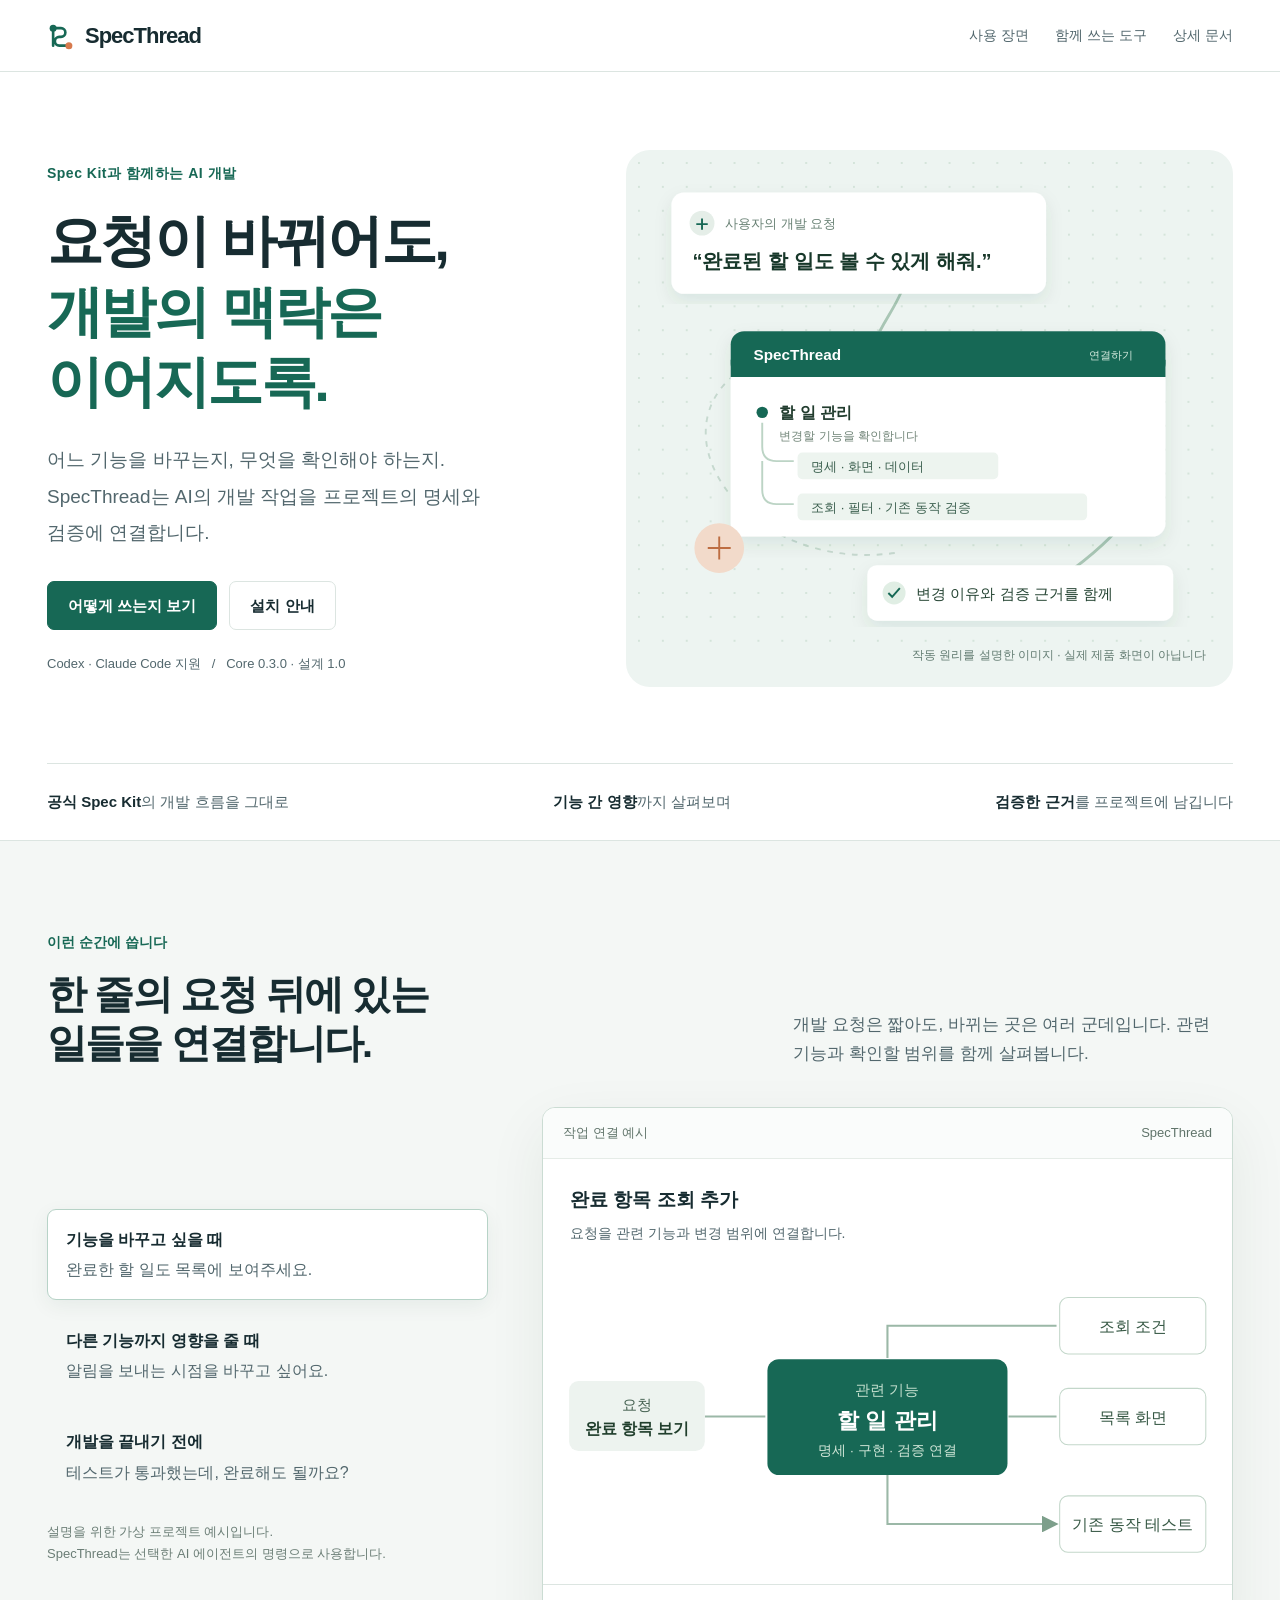
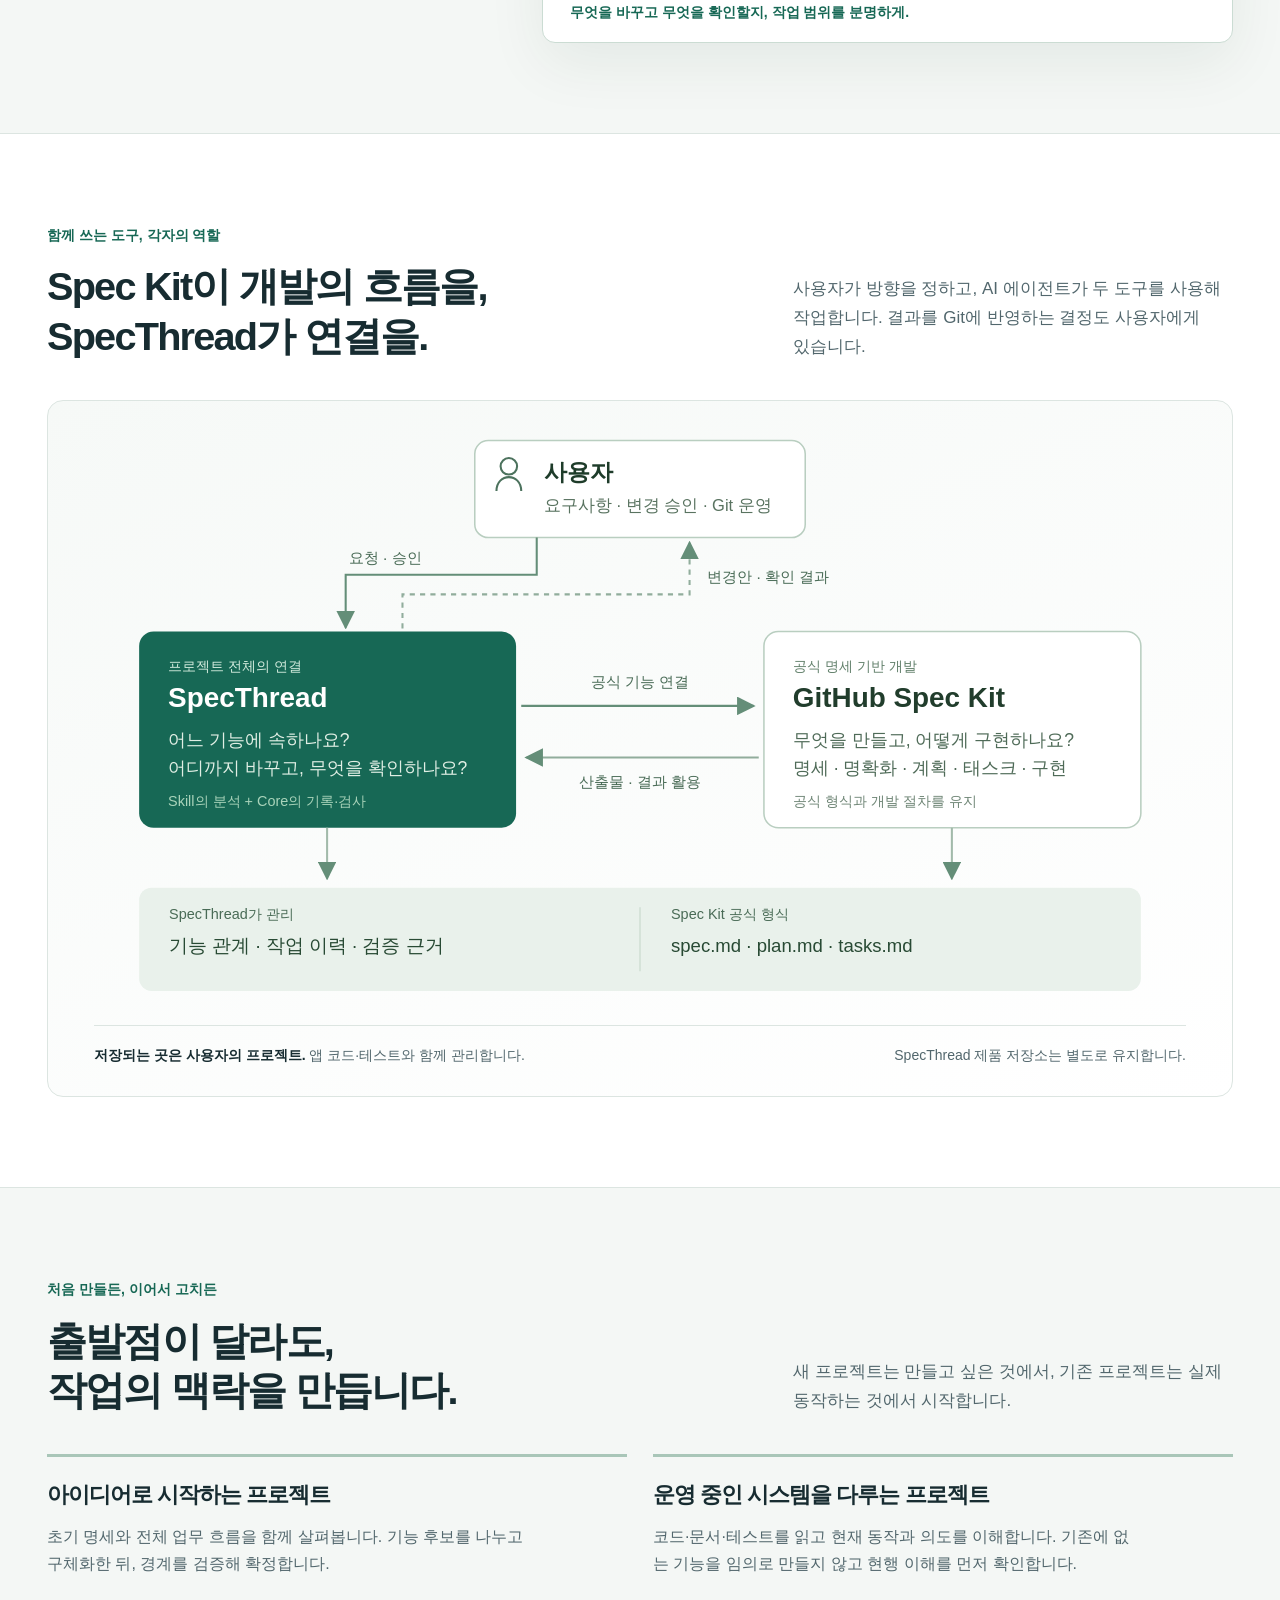
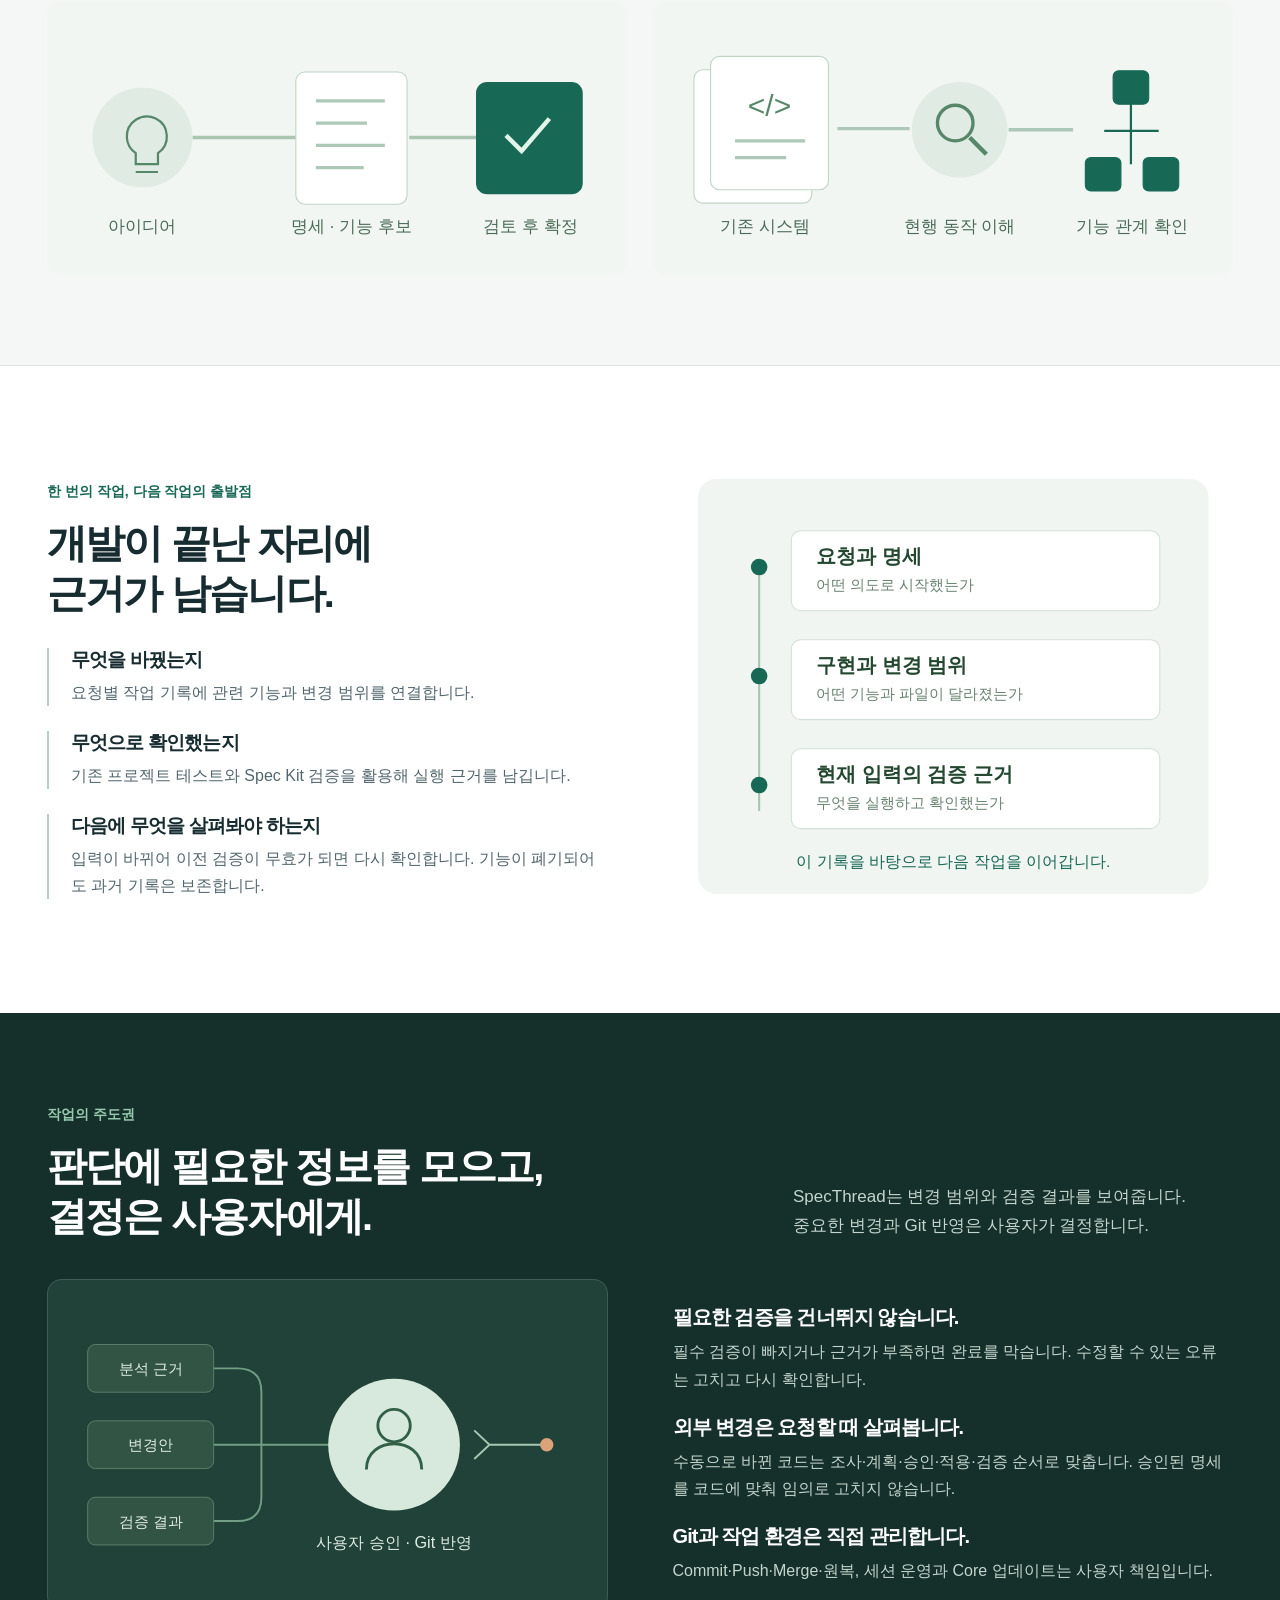
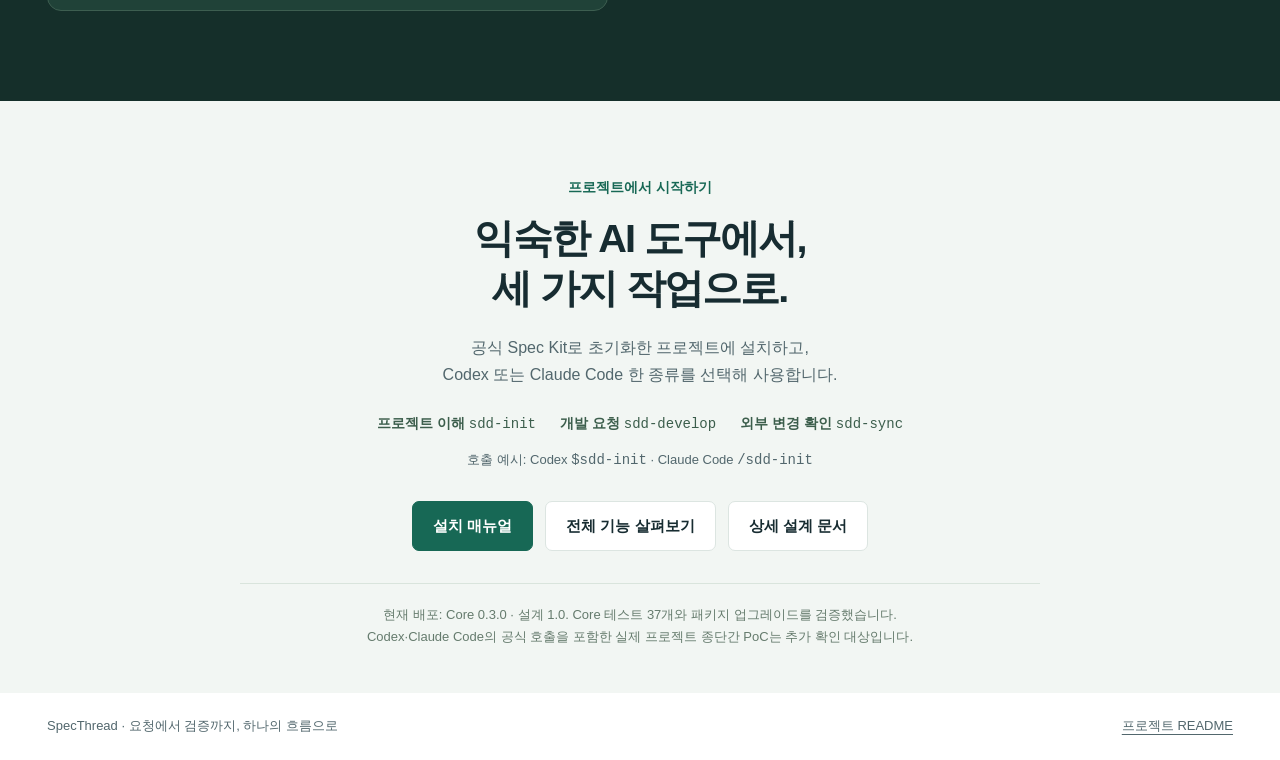
==== docs/design/SpecThread-설계-소개.html @ 348aed7c "Add illustrated product introduction and refresh README" ====
<!doctype html>
<html lang="ko"><head><meta charset="utf-8"><meta name="viewport" content="width=device-width, initial-scale=1"><title>SpecThread — 요청에서 검증까지, 하나의 흐름으로</title><meta name="description" content="Spec Kit과 함께, AI 개발의 요청·기능·검증을 연결하는 SpecThread 제품 소개"><style>
:root{--ink:#172c31;--sub:#52676d;--green:#176855;--light:#eef5f2;--line:#dce5e1;--orange:#d77a4d;--white:#fff}*{box-sizing:border-box}html{scroll-behavior:smooth;scroll-padding-top:85px}body{margin:0;color:var(--ink);background:#fff;font:16px/1.7 -apple-system,BlinkMacSystemFont,"Apple SD Gothic Neo","Noto Sans KR",sans-serif}h1,h2,h3,p{margin:0}h1,h2,h3{word-break:keep-all;line-height:1.25;letter-spacing:-.045em}h1{font-size:clamp(38px,4.4vw,62px);font-weight:720}h2{font-size:clamp(30px,3.1vw,43px)}h3{font-size:22px}a{color:inherit;text-decoration:none}button{font:inherit;cursor:pointer}a:focus-visible,button:focus-visible{outline:3px solid #d77a4d;outline-offset:5px}svg{display:block;width:100%;height:auto}svg text{font-family:-apple-system,BlinkMacSystemFont,"Apple SD Gothic Neo",sans-serif}header{border-bottom:1px solid var(--line);background:#ffffffee;position:sticky;top:0;z-index:5;backdrop-filter:blur(12px)}.nav{max-width:1250px;margin:auto;padding:17px 32px;display:flex;align-items:center;justify-content:space-between;gap:24px}.logo{font-size:22px;font-weight:750;letter-spacing:-1px;display:flex;align-items:center;gap:10px}.logo svg{width:28px}.navlinks{display:flex;gap:26px;font-size:14px;color:var(--sub)}.container{max-width:1250px;margin:auto;padding:0 32px}.hero{display:grid;grid-template-columns:1fr 1.13fr;gap:42px;align-items:center;padding-top:78px;padding-bottom:76px}.eyebrow{color:var(--green);font-weight:650;font-size:14px;letter-spacing:.035em;margin-bottom:20px}.hero h1 em{font-style:normal;color:var(--green)}.intro{font-size:19px;color:var(--sub);line-height:1.9;margin-top:25px;max-width:490px;word-break:keep-all}.actions{display:flex;gap:12px;flex-wrap:wrap;margin-top:30px}.button{display:inline-flex;align-items:center;justify-content:center;border:1px solid var(--line);padding:11px 20px;border-radius:7px;font-size:15px;background:white;font-weight:600}.button.primary{background:var(--green);border-color:var(--green);color:white}.button:hover{filter:brightness(.94)}.meta{font-size:13px;color:var(--sub);margin-top:23px}.hero-art{position:relative;background:#edf4f1;border-radius:24px;padding:12px;overflow:hidden}.art-caption{font-size:12px;color:#637c72;text-align:right;margin:0 15px 10px}.promise{display:flex;align-items:center;justify-content:space-between;gap:28px;border-top:1px solid var(--line);padding:25px 0;color:var(--sub);font-size:15px}.promise strong{color:var(--ink);font-weight:650}.section{padding:90px 0;border-top:1px solid var(--line)}.section-head{display:flex;justify-content:space-between;gap:50px;align-items:flex-end;margin-bottom:38px}.section-head p{max-width:440px;color:var(--sub);font-size:17px;word-break:keep-all}.label{display:block;color:var(--green);font-size:14px;font-weight:650;margin-bottom:15px}.soft{background:#f4f7f5}.experience{display:grid;grid-template-columns:.83fr 1.3fr;gap:54px;align-items:center}.scenario-buttons{display:flex;flex-direction:column;gap:10px;margin-top:24px}.scenario-buttons button{border:1px solid transparent;background:transparent;text-align:left;padding:16px 18px;border-radius:9px;color:var(--sub);font-size:16px}.scenario-buttons button strong{display:block;color:var(--ink);font-weight:600;margin-bottom:3px}.scenario-buttons button[aria-pressed=true]{border-color:#b7d3c7;background:#fff;box-shadow:0 6px 20px #173e2910}.example-note{font-size:13px;color:#6b7e76;margin-top:18px}.workspace{border:1px solid #cbdcd3;border-radius:13px;background:#fff;box-shadow:0 20px 60px #0e392112;overflow:hidden}.workspace-top{background:#fafcfb;border-bottom:1px solid #e5ece7;padding:14px 20px;display:flex;justify-content:space-between;font-size:13px;color:#60746a}.workspace-title{padding:25px 27px 0;font-size:19px;font-weight:650}.workspace-sub{padding:6px 27px 14px;color:var(--sub);font-size:14px}.demo-footer{border-top:1px solid var(--line);padding:16px 27px;color:var(--green);font-size:14px;font-weight:600;min-height:58px}.relationship{border:1px solid var(--line);border-radius:16px;background:linear-gradient(160deg,#f6f9f7,#fff);padding:24px}.diagram-scroll{overflow-x:auto}.diagram-scroll svg{min-width:700px}.relationship-note{display:flex;justify-content:space-between;gap:24px;margin:12px 22px 4px;color:var(--sub);font-size:14px;border-top:1px solid var(--line);padding-top:18px}.relationship-note b{color:var(--ink)}.ways{display:grid;grid-template-columns:1fr 1fr;gap:26px}.way{border-top:3px solid #a9c6b8;padding-top:24px}.way p{color:var(--sub);margin-top:14px;max-width:480px}.way-visual{background:#f2f6f3;border-radius:12px;margin-top:24px;padding:12px}.journey{display:grid;grid-template-columns:1fr 1fr;gap:65px;align-items:center}.journey-list{margin-top:30px;display:grid;gap:25px}.journey-item{padding-left:22px;border-left:2px solid #b6d1c2}.journey-item h3{font-size:19px}.journey-item p{color:var(--sub);margin-top:7px}.dark{background:#152f2a;color:#fff;border:0}.dark .label{color:#96c9ad}.dark .section-head p{color:#c4d5cc}.control-art{background:#204238;border:1px solid #3d5e50;border-radius:14px;padding:12px}.control-list{display:grid;gap:22px}.control-list h3{font-size:20px}.control-list p{color:#c4d5cc;margin-top:8px}.bottom{padding:75px 0 45px;text-align:center;background:#f2f6f3}.bottom p{margin:20px auto 0;max-width:650px;color:var(--sub)}.bottom .actions{justify-content:center}.status{margin:32px auto 0;max-width:800px;border-top:1px solid #d9e4dc;padding-top:20px;font-size:13px;color:#657b6d}.footer{padding:22px 32px;display:flex;justify-content:space-between;gap:20px;font-size:13px;color:var(--sub);max-width:1250px;margin:auto}.textlink{text-decoration:underline;text-underline-offset:4px}code{font:14px/1.6 ui-monospace,monospace}.how-start{display:flex;gap:24px;margin-top:24px;justify-content:center;flex-wrap:wrap;color:#3c5e4c;font-size:14px}.how-start b{font-weight:600}@media(max-width:900px){.hero{grid-template-columns:1fr;padding-top:45px;gap:35px}.hero h1 br{display:none}.intro{max-width:650px}.hero-art{max-width:650px}.section{padding:60px 0}.experience,.journey{grid-template-columns:1fr;gap:32px}.section-head{display:block}.section-head p{margin-top:20px;max-width:650px}.promise{flex-wrap:wrap;gap:12px 28px}.navlinks{gap:16px}.diagram-scroll{margin:0 -12px}.relationship-note{margin:14px 0 0;flex-direction:column;gap:8px}.ways{gap:24px}.how-start{gap:10px 20px}}@media(max-width:560px){.container{padding:0 22px}.nav{padding:15px 22px}.navlinks a:nth-child(1),.navlinks a:nth-child(2){display:none}.navlinks{font-size:13px}.hero{padding-top:38px;padding-bottom:35px}.intro{font-size:17px}.hero-art{padding:2px;border-radius:15px}.promise{display:grid;padding:22px 0;font-size:14px;gap:10px}.section{padding:48px 0}.section-head{margin-bottom:27px}.section-head p{font-size:16px}.ways{grid-template-columns:1fr;gap:34px}.workspace-title{font-size:17px;padding:20px 18px 0}.workspace-sub{padding-left:18px;padding-right:18px}.demo-footer{padding:13px 18px;font-size:13px}.relationship{padding:15px}.relationship:after{content:'관계도는 좌우로 밀어 전체를 볼 수 있습니다.';display:block;color:#647a6b;font-size:12px;margin-top:15px}.hero h1{font-size:39px}.footer{padding:20px 22px;flex-direction:column;gap:6px}.bottom{padding:50px 0 30px}.control-art{padding:0}.meta{font-size:12px}.scenario-buttons button{padding:13px 15px}.art-caption{font-size:11px}}@media(prefers-reduced-motion:reduce){html{scroll-behavior:auto}}@media print{header{position:static}.section,.hero{break-inside:avoid;padding-top:30px;padding-bottom:30px}.navlinks,.actions{display:none}.container{padding:0 15px}.diagram-scroll{overflow:visible}.diagram-scroll svg{min-width:0}.dark{print-color-adjust:exact}.workspace,.hero-art{box-shadow:none}.section-head{margin-bottom:20px}h1{font-size:35px}h2{font-size:28px}}
</style></head><body>
<header><nav class="nav" aria-label="주 탐색"><a class="logo" href="#top"><svg viewBox="0 0 32 32" aria-hidden="true"><path d="M7 7h9a5 5 0 0 1 0 10H14a5 5 0 0 0 0 10h11M7 7v20" fill="none" stroke="#176855" stroke-width="3" stroke-linecap="round"/><circle cx="7" cy="7" r="4" fill="#176855"/><circle cx="25" cy="27" r="4" fill="#d77a4d"/></svg>SpecThread</a><div class="navlinks"><a href="#experience">사용 장면</a><a href="#roles">함께 쓰는 도구</a><a href="README.md">상세 문서</a></div></nav></header>
<main id="top"><div class="container"><section class="hero"><div><p class="eyebrow">Spec Kit과 함께하는 AI 개발</p><h1>요청이 바뀌어도,<br><em>개발의 맥락은<br>이어지도록.</em></h1><p class="intro">어느 기능을 바꾸는지, 무엇을 확인해야 하는지.<br>SpecThread는 AI의 개발 작업을 프로젝트의 명세와 검증에 연결합니다.</p><div class="actions"><a class="button primary" href="#experience">어떻게 쓰는지 보기</a><a class="button" href="../SpecThread-설치-매뉴얼.md">설치 안내</a></div><p class="meta">Codex · Claude Code 지원 &nbsp; / &nbsp; Core 0.3.0 · 설계 1.0</p></div><figure class="hero-art" style="margin:0"><svg viewBox="0 0 610 505" role="img" aria-labelledby="hero-title"><title id="hero-title">사용자의 요청이 기능과 코드, 검증 기록으로 이어지는 SpecThread 개념 이미지</title><defs><pattern id="grid" width="25" height="25" patternUnits="userSpaceOnUse"><circle cx="1" cy="1" r="1" fill="#cbded2"/></pattern><filter id="shadow"><feDropShadow dx="0" dy="8" stdDeviation="9" flood-color="#174c2f" flood-opacity=".09"/></filter></defs><rect width="610" height="505" fill="url(#grid)"/><path d="M87 87C500 60 80 225 330 243S570 345 443 435" fill="none" stroke="#a9c6b5" stroke-width="3"/><path d="M122 209C3 270 108 432 270 409" fill="none" stroke="#c6d9cf" stroke-width="2" stroke-dasharray="6 7"/>
<g filter="url(#shadow)"><rect x="35" y="32" width="392" height="106" rx="13" fill="white"/><circle cx="67" cy="64" r="13" fill="#e5eee8"/><path d="M61 65h12m-6-6v12" stroke="#176855" stroke-width="2"/><text x="91" y="69" font-size="14" fill="#688174">사용자의 개발 요청</text><text x="57" y="111" font-size="21" font-weight="600" fill="#19372a">“완료된 할 일도 볼 수 있게 해줘.”</text></g>
<g filter="url(#shadow)"><rect x="97" y="177" width="455" height="215" rx="14" fill="white"/><rect x="97" y="177" width="455" height="48" rx="14" fill="#176855"/><path d="M97 207h455v18H97" fill="#176855"/><text x="121" y="207" font-size="16" font-weight="600" fill="white">SpecThread</text><text x="472" y="206" font-size="12" fill="#d6ece0">연결하기</text><circle cx="130" cy="262" r="6" fill="#176855"/><text x="148" y="268" font-size="17" font-weight="600" fill="#203c2e">할 일 관리</text><text x="148" y="291" font-size="13" fill="#718578">변경할 기능을 확인합니다</text><path d="M130 273v25q0 15 15 15h18m-33 0v30q0 15 15 15h18" stroke="#bcd4c5" stroke-width="2" fill="none"/><rect x="167" y="304" width="210" height="28" rx="5" fill="#edf4ef"/><text x="181" y="323" font-size="14" fill="#3d6150">명세 · 화면 · 데이터</text><rect x="167" y="347" width="303" height="28" rx="5" fill="#edf4ef"/><text x="181" y="366" font-size="14" fill="#3d6150">조회 · 필터 · 기존 동작 검증</text></g>
<g filter="url(#shadow)"><rect x="240" y="422" width="320" height="58" rx="10" fill="#fff"/><circle cx="268" cy="451" r="12" fill="#e0eee4"/><path d="m262 451 4 4 8-9" fill="none" stroke="#176855" stroke-width="2"/><text x="291" y="457" font-size="16" fill="#264534">변경 이유와 검증 근거를 함께</text></g><circle cx="85" cy="404" r="26" fill="#f2daca"/><path d="M73 404h24m-12-12v24" stroke="#bd6d42" stroke-width="2"/></svg><figcaption class="art-caption">작동 원리를 설명한 이미지 · 실제 제품 화면이 아닙니다</figcaption></figure></section><div class="promise"><span><strong>공식 Spec Kit</strong>의 개발 흐름을 그대로</span><span><strong>기능 간 영향</strong>까지 살펴보며</span><span><strong>검증한 근거</strong>를 프로젝트에 남깁니다</span></div></div>
<section class="section soft" id="experience"><div class="container"><div class="section-head"><div><span class="label">이런 순간에 씁니다</span><h2>한 줄의 요청 뒤에 있는<br>일들을 연결합니다.</h2></div><p>개발 요청은 짧아도, 바뀌는 곳은 여러 군데입니다. 관련 기능과 확인할 범위를 함께 살펴봅니다.</p></div><div class="experience"><div><div class="scenario-buttons" role="group" aria-label="사용 예시 선택"><button type="button" data-scene="0" aria-pressed="true"><strong>기능을 바꾸고 싶을 때</strong>완료한 할 일도 목록에 보여주세요.</button><button type="button" data-scene="1" aria-pressed="false"><strong>다른 기능까지 영향을 줄 때</strong>알림을 보내는 시점을 바꾸고 싶어요.</button><button type="button" data-scene="2" aria-pressed="false"><strong>개발을 끝내기 전에</strong>테스트가 통과했는데, 완료해도 될까요?</button></div><p class="example-note">설명을 위한 가상 프로젝트 예시입니다.<br>SpecThread는 선택한 AI 에이전트의 명령으로 사용합니다.</p></div><div class="workspace" aria-live="polite"><div class="workspace-top"><span>작업 연결 예시</span><span>SpecThread</span></div><p class="workspace-title" id="scene-title">완료 항목 조회 추가</p><p class="workspace-sub" id="scene-sub">요청을 관련 기능과 변경 범위에 연결합니다.</p><svg viewBox="0 0 660 310" role="img" aria-label="요청, 관련 기능, 검증의 연결 예시"><defs><marker id="demo-arrow" markerWidth="8" markerHeight="8" refX="7" refY="4" orient="auto"><path d="M0 0 8 4 0 8" fill="#7d9f8b"/></marker></defs><path d="M155 150h58m233 0h46M330 94V63h162M330 206v47h162" fill="none" stroke="#9bb8a7" stroke-width="2" marker-end="url(#demo-arrow)"/><rect x="25" y="116" width="130" height="67" rx="9" fill="#edf3ef"/><text x="90" y="144" text-anchor="middle" fill="#476353" font-size="14">요청</text><text id="demo-request" x="90" y="167" text-anchor="middle" fill="#213f2d" font-size="15" font-weight="600">완료 항목 보기</text><rect x="215" y="95" width="230" height="111" rx="11" fill="#176855"/><text x="330" y="129" text-anchor="middle" fill="#c5e0cf" font-size="14">관련 기능</text><text id="demo-feature" x="330" y="161" text-anchor="middle" fill="white" font-size="21" font-weight="600">할 일 관리</text><text id="demo-detail" x="330" y="187" text-anchor="middle" fill="#d1e6d8" font-size="13">명세 · 구현 · 검증 연결</text><g fill="#fff" stroke="#c3d7ca"><rect x="495" y="36" width="140" height="54" rx="8"/><rect x="495" y="123" width="140" height="54" rx="8"/><rect x="495" y="226" width="140" height="54" rx="8"/></g><g font-size="15" text-anchor="middle" fill="#365844"><text id="demo-a" x="565" y="69">조회 조건</text><text id="demo-b" x="565" y="156">목록 화면</text><text id="demo-c" x="565" y="259">기존 동작 테스트</text></g></svg><p class="demo-footer" id="scene-result">무엇을 바꾸고 무엇을 확인할지, 작업 범위를 분명하게.</p></div></div></div></section>
<section class="section" id="roles"><div class="container"><div class="section-head"><div><span class="label">함께 쓰는 도구, 각자의 역할</span><h2>Spec Kit이 개발의 흐름을,<br>SpecThread가 연결을.</h2></div><p>사용자가 방향을 정하고, AI 에이전트가 두 도구를 사용해 작업합니다. 결과를 Git에 반영하는 결정도 사용자에게 있습니다.</p></div><div class="relationship"><div class="diagram-scroll"><svg viewBox="0 0 1100 570" role="img" aria-labelledby="ownership-title ownership-desc"><title id="ownership-title">사용자, SpecThread, GitHub Spec Kit의 소유와 책임 관계도</title><desc id="ownership-desc">사용자가 SpecThread에 요청하고 변경을 승인합니다. SpecThread Skill은 공식 Spec Kit 기능을 연결하고 결과를 활용합니다. SpecThread는 기능 관계와 작업 이력 및 검증 근거를, Spec Kit은 공식 명세 계획 태스크를 관리합니다. 이 자료와 앱 코드는 사용자의 대상 프로젝트 Git에 남습니다.</desc><defs><marker id="arrow" markerWidth="9" markerHeight="9" refX="8" refY="4.5" orient="auto-start-reverse"><path d="M0 0 9 4.5 0 9" fill="#648e78"/></marker></defs><rect x="390" y="15" width="320" height="94" rx="13" fill="#fff" stroke="#b9cec0" stroke-width="1.5"/><g transform="translate(423 40)"><circle cx="0" cy="0" r="8" fill="none" stroke="#4c725d" stroke-width="2"/><path d="M-12 24c0-18 24-18 24 0" fill="none" stroke="#4c725d" stroke-width="2"/></g><text x="457" y="53" fill="#1e3c2a" font-size="22" font-weight="650">사용자</text><text x="457" y="83" fill="#597360" font-size="16">요구사항 · 변경 승인 · Git 운영</text>
<path d="M450 109v36H265v51" fill="none" stroke="#648e78" stroke-width="2" marker-end="url(#arrow)"/><text x="268" y="134" fill="#496b56" font-size="15">요청 · 승인</text><path d="M320 197v-33h278v-50" fill="none" stroke="#91ad9c" stroke-width="2" stroke-dasharray="5 5" marker-end="url(#arrow)"/><text x="615" y="152" fill="#496b56" font-size="15">변경안 · 확인 결과</text>
<rect x="65" y="200" width="365" height="190" rx="14" fill="#176855"/><text x="93" y="238" fill="#d3ebdd" font-size="14">프로젝트 전체의 연결</text><text x="93" y="273" fill="#fff" font-size="27" font-weight="650">SpecThread</text><text x="93" y="311" fill="#e0eee4" font-size="17">어느 기능에 속하나요?</text><text x="93" y="338" fill="#e0eee4" font-size="17">어디까지 바꾸고, 무엇을 확인하나요?</text><text x="93" y="369" fill="#a9d3ba" font-size="14">Skill의 분석 + Core의 기록·검사</text>
<rect x="670" y="200" width="365" height="190" rx="14" fill="#fff" stroke="#b9cec0" stroke-width="1.5"/><text x="698" y="238" fill="#62806b" font-size="14">공식 명세 기반 개발</text><text x="698" y="273" fill="#213d2c" font-size="27" font-weight="650">GitHub Spec Kit</text><text x="698" y="311" fill="#4f6b58" font-size="17">무엇을 만들고, 어떻게 구현하나요?</text><text x="698" y="338" fill="#4f6b58" font-size="17">명세 · 명확화 · 계획 · 태스크 · 구현</text><text x="698" y="369" fill="#6e8575" font-size="14">공식 형식과 개발 절차를 유지</text>
<path d="M435 272h225" stroke="#648e78" stroke-width="2" marker-end="url(#arrow)"/><text x="550" y="254" text-anchor="middle" fill="#496b56" font-size="15">공식 기능 연결</text><path d="M665 322H440" stroke="#91ad9c" stroke-width="2" marker-end="url(#arrow)"/><text x="550" y="351" text-anchor="middle" fill="#496b56" font-size="15">산출물 · 결과 활용</text>
<path d="M247 390v49" stroke="#a2baaa" stroke-width="2" marker-end="url(#arrow)"/><path d="M852 390v49" stroke="#a2baaa" stroke-width="2" marker-end="url(#arrow)"/><rect x="65" y="448" width="970" height="100" rx="12" fill="#e9f1eb"/><path d="M550 467v62" stroke="#c5d7c9"/><text x="94" y="478" fill="#496b56" font-size="14">SpecThread가 관리</text><text x="94" y="510" fill="#284a34" font-size="18">기능 관계 · 작업 이력 · 검증 근거</text><text x="580" y="478" fill="#496b56" font-size="14">Spec Kit 공식 형식</text><text x="580" y="510" fill="#284a34" font-size="18">spec.md · plan.md · tasks.md</text></svg></div><div class="relationship-note"><span><b>저장되는 곳은 사용자의 프로젝트.</b> 앱 코드·테스트와 함께 관리합니다.</span><span>SpecThread 제품 저장소는 별도로 유지합니다.</span></div></div></div></section>
<section class="section soft"><div class="container"><div class="section-head"><div><span class="label">처음 만들든, 이어서 고치든</span><h2>출발점이 달라도,<br>작업의 맥락을 만듭니다.</h2></div><p>새 프로젝트는 만들고 싶은 것에서, 기존 프로젝트는 실제 동작하는 것에서 시작합니다.</p></div><div class="ways"><article class="way"><h3>아이디어로 시작하는 프로젝트</h3><p>초기 명세와 전체 업무 흐름을 함께 살펴봅니다. 기능 후보를 나누고 구체화한 뒤, 경계를 검증해 확정합니다.</p><div class="way-visual"><svg viewBox="0 0 500 225" role="img" aria-label="아이디어에서 기능 후보를 거쳐 확정 기능으로 발전하는 그림"><path d="M120 112h95m100 0h60" stroke="#aac5b2" stroke-width="3"/><circle cx="75" cy="112" r="45" fill="#e0ece3"/><path d="M61 112a18 18 0 1 1 28 14v10H69v-10a18 18 0 0 1-8-14m8 31h20" fill="none" stroke="#558768" stroke-width="2"/><rect x="213" y="53" width="100" height="119" rx="8" fill="white" stroke="#bfd5c6"/><path d="M231 79h62m-62 20h46m-46 20h62m-62 20h43" stroke="#adc8b6" stroke-width="3"/><rect x="375" y="62" width="96" height="101" rx="10" fill="#176855"/><path d="m402 110 14 14 25-29" stroke="#e3f4e8" stroke-width="4" fill="none"/><g font-size="15" text-anchor="middle" fill="#496b56"><text x="75" y="197">아이디어</text><text x="263" y="197">명세 · 기능 후보</text><text x="424" y="197">검토 후 확정</text></g></svg></div></article><article class="way"><h3>운영 중인 시스템을 다루는 프로젝트</h3><p>코드·문서·테스트를 읽고 현재 동작과 의도를 이해합니다. 기존에 없는 기능을 임의로 만들지 않고 현행 이해를 먼저 확인합니다.</p><div class="way-visual"><svg viewBox="0 0 500 225" role="img" aria-label="기존 코드와 자료를 분석해 현행 시스템의 기능 관계를 이해하는 그림"><g fill="white" stroke="#bfd5c6"><rect x="26" y="51" width="106" height="120" rx="8"/><rect x="41" y="39" width="106" height="120" rx="8"/></g><text x="94" y="93" text-anchor="middle" fill="#558768" font-size="27" font-family="monospace">&lt;/&gt;</text><path d="M63 115h63m-63 15h46M155 104h65" stroke="#adc8b6" stroke-width="3"/><circle cx="265" cy="105" r="43" fill="#e0ece3"/><circle cx="261" cy="99" r="16" stroke="#558768" stroke-width="3" fill="none"/><path d="m274 112 15 15" stroke="#558768" stroke-width="4"/><path d="M309 105h58" stroke="#adc8b6" stroke-width="3"/><g stroke="#176855" fill="#176855"><path d="M419 77v59m0-30h-24m24 0h25" fill="none" stroke-width="2"/><rect x="403" y="52" width="32" height="30" rx="5"/><rect x="378" y="130" width="32" height="30" rx="5"/><rect x="430" y="130" width="32" height="30" rx="5"/></g><g font-size="15" text-anchor="middle" fill="#496b56"><text x="90" y="197">기존 시스템</text><text x="265" y="197">현행 동작 이해</text><text x="420" y="197">기능 관계 확인</text></g></svg></div></article></div></div></section>
<section class="section"><div class="container journey"><div><span class="label">한 번의 작업, 다음 작업의 출발점</span><h2>개발이 끝난 자리에<br>근거가 남습니다.</h2><div class="journey-list"><div class="journey-item"><h3>무엇을 바꿨는지</h3><p>요청별 작업 기록에 관련 기능과 변경 범위를 연결합니다.</p></div><div class="journey-item"><h3>무엇으로 확인했는지</h3><p>기존 프로젝트 테스트와 Spec Kit 검증을 활용해 실행 근거를 남깁니다.</p></div><div class="journey-item"><h3>다음에 무엇을 살펴봐야 하는지</h3><p>입력이 바뀌어 이전 검증이 무효가 되면 다시 확인합니다. 기능이 폐기되어도 과거 기록은 보존합니다.</p></div></div></div><svg viewBox="0 0 540 450" role="img" aria-label="명세와 구현, 검증 근거가 한 작업 기록에 연결되어 다음 작업으로 이어지는 그림"><rect x="24" y="22" width="492" height="400" rx="18" fill="#f1f5f2"/><path d="M83 107v235" stroke="#a5c6b1" stroke-width="2"/><g fill="#176855"><circle cx="83" cy="107" r="8"/><circle cx="83" cy="212" r="8"/><circle cx="83" cy="317" r="8"/></g><g fill="white" stroke="#d1e0d5"><rect x="114" y="72" width="355" height="77" rx="9"/><rect x="114" y="177" width="355" height="77" rx="9"/><rect x="114" y="282" width="355" height="77" rx="9"/></g><g fill="#23472f" font-size="19" font-weight="600"><text x="138" y="103">요청과 명세</text><text x="138" y="208">구현과 변경 범위</text><text x="138" y="313">현재 입력의 검증 근거</text></g><g fill="#688371" font-size="14"><text x="138" y="129">어떤 의도로 시작했는가</text><text x="138" y="234">어떤 기능과 파일이 달라졌는가</text><text x="138" y="339">무엇을 실행하고 확인했는가</text></g><text x="270" y="396" text-anchor="middle" fill="#176855" font-size="15">이 기록을 바탕으로 다음 작업을 이어갑니다.</text></svg></div></section>
<section class="section dark"><div class="container"><div class="section-head"><div><span class="label">작업의 주도권</span><h2>판단에 필요한 정보를 모으고,<br>결정은 사용자에게.</h2></div><p>SpecThread는 변경 범위와 검증 결과를 보여줍니다. 중요한 변경과 Git 반영은 사용자가 결정합니다.</p></div><div class="journey"><div class="control-art"><svg viewBox="0 0 560 320" role="img" aria-label="분석과 변경안, 검증 결과를 받아 사용자가 승인하고 Git에 반영하는 그림"><path d="M81 80h105q25 0 25 25v55h79m-209 0h209M81 240h105q25 0 25-25v-55" fill="none" stroke="#719e84" stroke-width="2"/><g fill="#315445" stroke="#5c826d"><rect x="29" y="55" width="132" height="50" rx="8"/><rect x="29" y="135" width="132" height="50" rx="8"/><rect x="29" y="215" width="132" height="50" rx="8"/></g><g font-size="16" fill="#e0ece3" text-anchor="middle"><text x="95" y="86">분석 근거</text><text x="95" y="166">변경안</text><text x="95" y="246">검증 결과</text></g><circle cx="350" cy="160" r="69" fill="#d7e9dc"/><circle cx="350" cy="140" r="17" fill="none" stroke="#326047" stroke-width="3"/><path d="M321 186c0-36 58-36 58 0" fill="none" stroke="#326047" stroke-width="3"/><text x="350" y="268" text-anchor="middle" fill="#e0ece3" font-size="17">사용자 승인 · Git 반영</text><path d="m434 145 16 15-16 15m16-15h60" stroke="#a6c7b1" stroke-width="2" fill="none"/><circle cx="510" cy="160" r="7" fill="#dba377"/></svg></div><div class="control-list"><div><h3>필요한 검증을 건너뛰지 않습니다.</h3><p>필수 검증이 빠지거나 근거가 부족하면 완료를 막습니다. 수정할 수 있는 오류는 고치고 다시 확인합니다.</p></div><div><h3>외부 변경은 요청할 때 살펴봅니다.</h3><p>수동으로 바뀐 코드는 조사·계획·승인·적용·검증 순서로 맞춥니다. 승인된 명세를 코드에 맞춰 임의로 고치지 않습니다.</p></div><div><h3>Git과 작업 환경은 직접 관리합니다.</h3><p>Commit·Push·Merge·원복, 세션 운영과 Core 업데이트는 사용자 책임입니다.</p></div></div></div></div></section>
<section class="bottom"><div class="container"><span class="label">프로젝트에서 시작하기</span><h2>익숙한 AI 도구에서,<br>세 가지 작업으로.</h2><p>공식 Spec Kit로 초기화한 프로젝트에 설치하고,<br>Codex 또는 Claude Code 한 종류를 선택해 사용합니다.</p><div class="how-start"><span><b>프로젝트 이해</b> <code>sdd-init</code></span><span><b>개발 요청</b> <code>sdd-develop</code></span><span><b>외부 변경 확인</b> <code>sdd-sync</code></span></div><p style="font-size:13px;margin-top:13px">호출 예시: Codex <code>$sdd-init</code> · Claude Code <code>/sdd-init</code></p><div class="actions"><a class="button primary" href="../SpecThread-설치-매뉴얼.md">설치 매뉴얼</a><a class="button" href="SpecThread-전체-기능목록.html">전체 기능 살펴보기</a><a class="button" href="README.md">상세 설계 문서</a></div><div class="status">현재 배포: Core 0.3.0 · 설계 1.0. Core 테스트 37개와 패키지 업그레이드를 검증했습니다.<br>Codex·Claude Code의 공식 호출을 포함한 실제 프로젝트 종단간 PoC는 추가 확인 대상입니다.</div></div></section></main><footer class="footer"><span>SpecThread · 요청에서 검증까지, 하나의 흐름으로</span><a class="textlink" href="../../README.md">프로젝트 README</a></footer>
<script>
const scenes=[['완료 항목 조회 추가','요청을 관련 기능과 변경 범위에 연결합니다.','완료 항목 보기','할 일 관리','명세 · 구현 · 검증 연결','조회 조건','목록 화면','기존 동작 테스트','무엇을 바꾸고 무엇을 확인할지, 작업 범위를 분명하게.'],['알림 발송 시점 변경','바꾸는 기능을 소비하는 다른 기능도 함께 살펴봅니다.','발송 시점 변경','알림 처리','의존관계 · 계약 영향 확인','일정 관리','발송 계약','연동 동작 검증','핵심 의존성이 불확실하거나 충돌하면 진행을 막습니다.'],['작업 완료 전 확인','필수 검증과 현재 입력에 대한 증거를 함께 확인합니다.','완료해도 될까?','완료 조건 확인','필수 Gate · 증거 유효성','필수 검사','실행 근거','변경 후 재검증','필수 검증의 유효한 PASS가 모두 있어야 완료합니다.']];
const ids=['scene-title','scene-sub','demo-request','demo-feature','demo-detail','demo-a','demo-b','demo-c','scene-result'];
document.querySelectorAll('[data-scene]').forEach(button=>button.addEventListener('click',()=>{document.querySelectorAll('[data-scene]').forEach(b=>b.setAttribute('aria-pressed',String(b===button)));scenes[Number(button.dataset.scene)].forEach((value,i)=>document.getElementById(ids[i]).textContent=value)}));
</script></body></html>
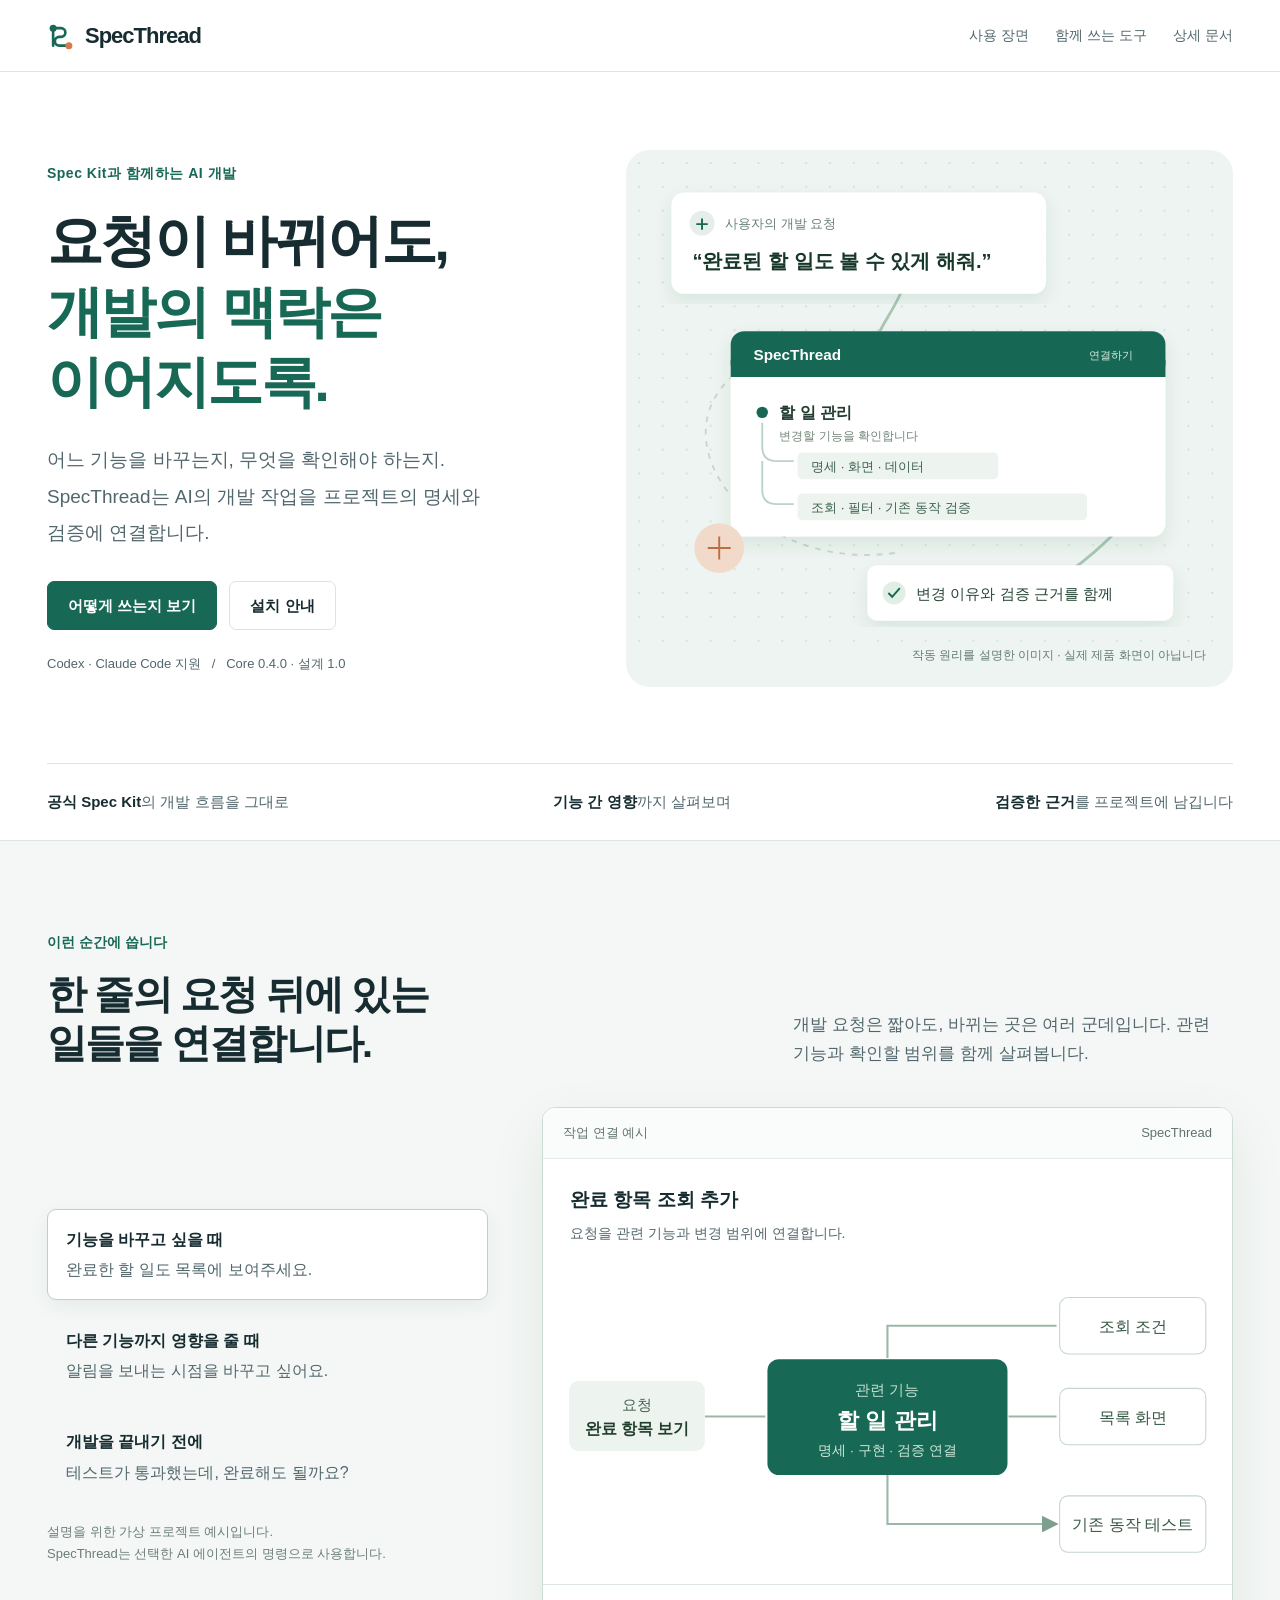
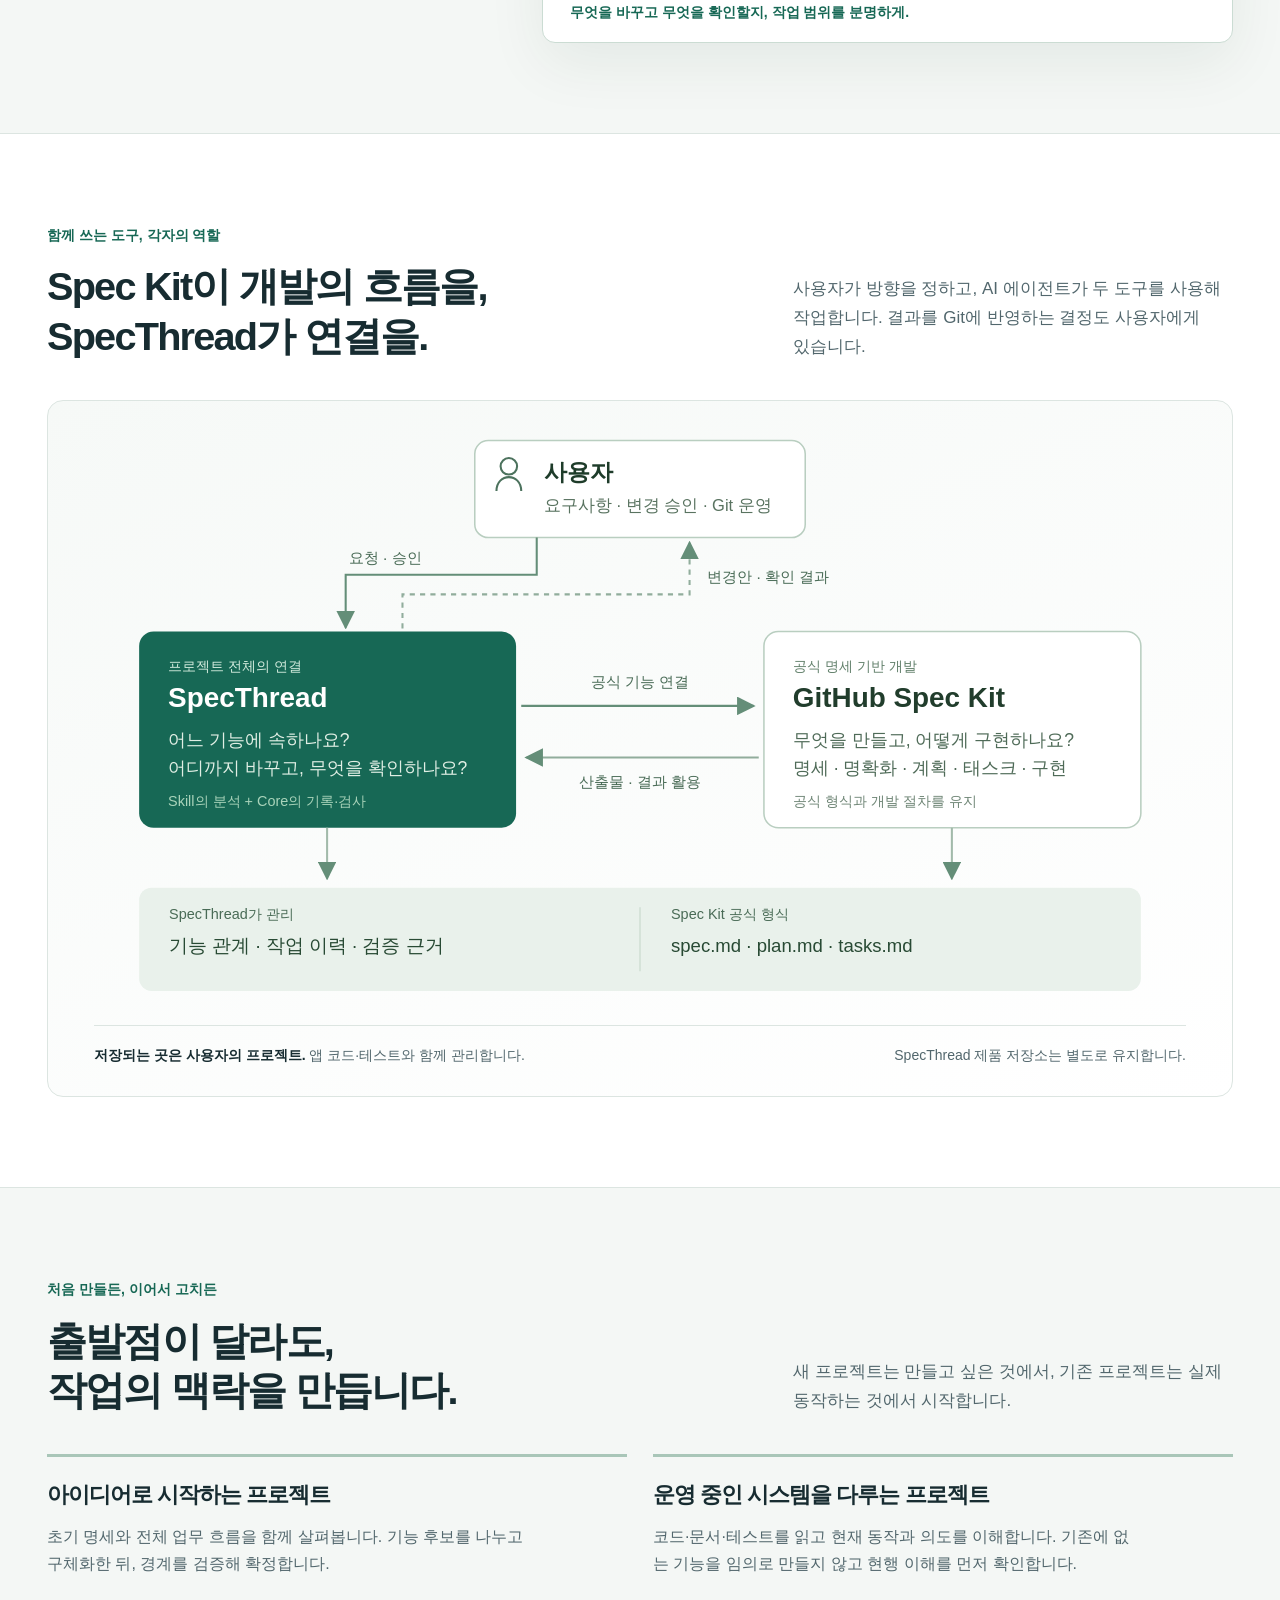
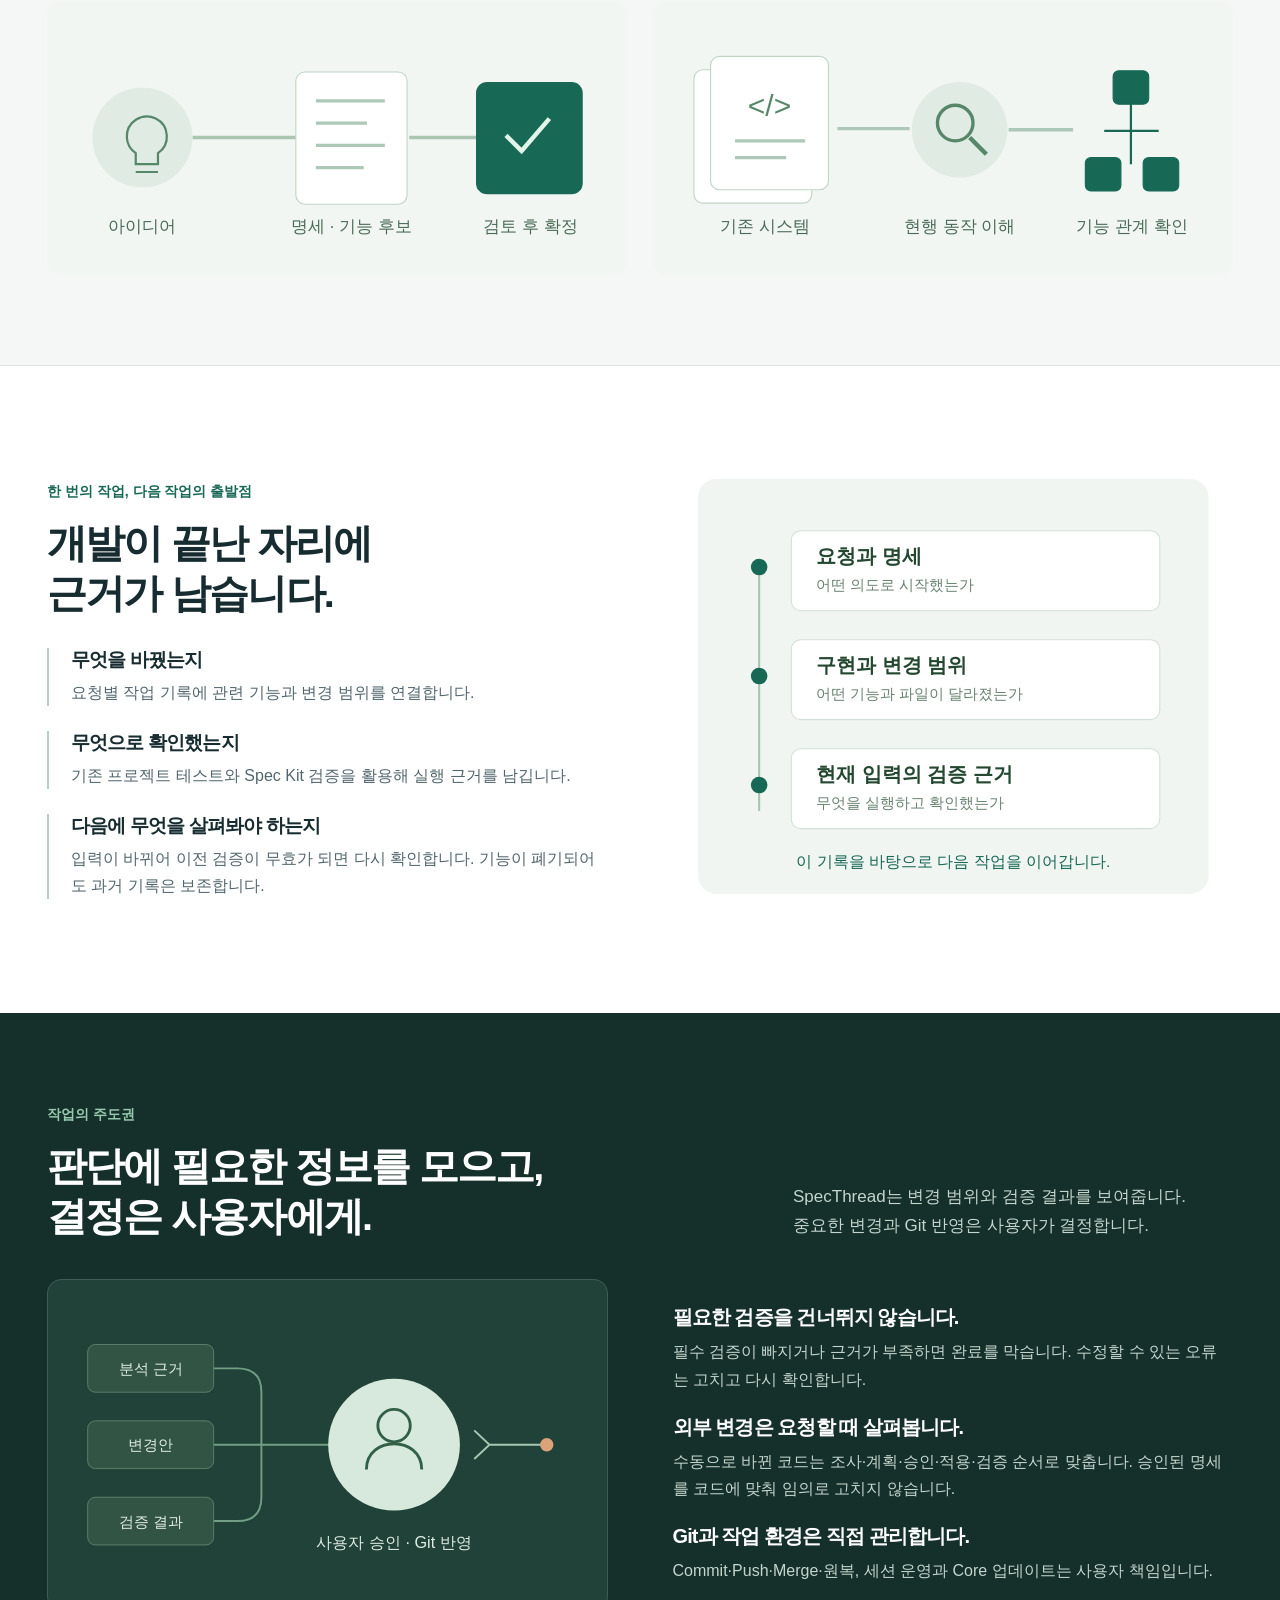
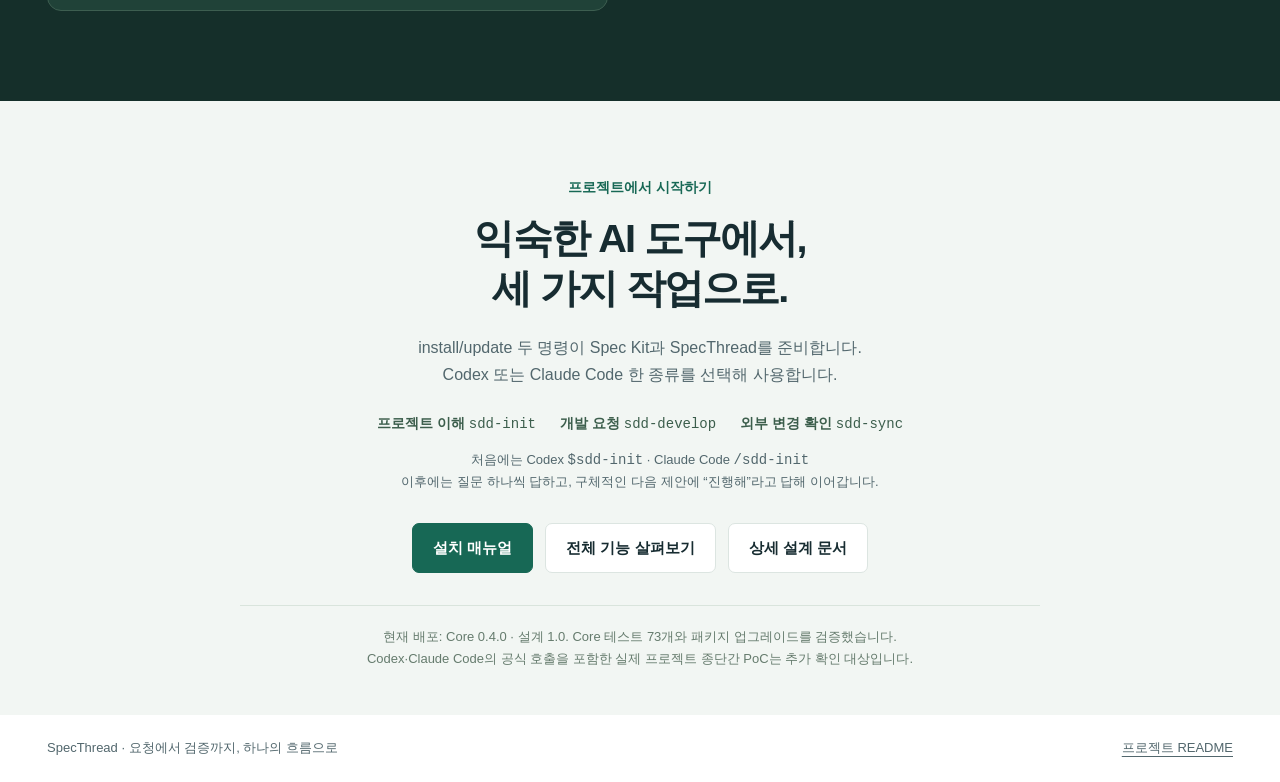
==== commit 364752e0: "Complete Core 0.4.0 workflows, unified setup and guided conversations" ====
--- a/docs/design/SpecThread-설계-소개.html
+++ b/docs/design/SpecThread-설계-소개.html
@@ -3,7 +3,7 @@
 :root{--ink:#172c31;--sub:#52676d;--green:#176855;--light:#eef5f2;--line:#dce5e1;--orange:#d77a4d;--white:#fff}*{box-sizing:border-box}html{scroll-behavior:smooth;scroll-padding-top:85px}body{margin:0;color:var(--ink);background:#fff;font:16px/1.7 -apple-system,BlinkMacSystemFont,"Apple SD Gothic Neo","Noto Sans KR",sans-serif}h1,h2,h3,p{margin:0}h1,h2,h3{word-break:keep-all;line-height:1.25;letter-spacing:-.045em}h1{font-size:clamp(38px,4.4vw,62px);font-weight:720}h2{font-size:clamp(30px,3.1vw,43px)}h3{font-size:22px}a{color:inherit;text-decoration:none}button{font:inherit;cursor:pointer}a:focus-visible,button:focus-visible{outline:3px solid #d77a4d;outline-offset:5px}svg{display:block;width:100%;height:auto}svg text{font-family:-apple-system,BlinkMacSystemFont,"Apple SD Gothic Neo",sans-serif}header{border-bottom:1px solid var(--line);background:#ffffffee;position:sticky;top:0;z-index:5;backdrop-filter:blur(12px)}.nav{max-width:1250px;margin:auto;padding:17px 32px;display:flex;align-items:center;justify-content:space-between;gap:24px}.logo{font-size:22px;font-weight:750;letter-spacing:-1px;display:flex;align-items:center;gap:10px}.logo svg{width:28px}.navlinks{display:flex;gap:26px;font-size:14px;color:var(--sub)}.container{max-width:1250px;margin:auto;padding:0 32px}.hero{display:grid;grid-template-columns:1fr 1.13fr;gap:42px;align-items:center;padding-top:78px;padding-bottom:76px}.eyebrow{color:var(--green);font-weight:650;font-size:14px;letter-spacing:.035em;margin-bottom:20px}.hero h1 em{font-style:normal;color:var(--green)}.intro{font-size:19px;color:var(--sub);line-height:1.9;margin-top:25px;max-width:490px;word-break:keep-all}.actions{display:flex;gap:12px;flex-wrap:wrap;margin-top:30px}.button{display:inline-flex;align-items:center;justify-content:center;border:1px solid var(--line);padding:11px 20px;border-radius:7px;font-size:15px;background:white;font-weight:600}.button.primary{background:var(--green);border-color:var(--green);color:white}.button:hover{filter:brightness(.94)}.meta{font-size:13px;color:var(--sub);margin-top:23px}.hero-art{position:relative;background:#edf4f1;border-radius:24px;padding:12px;overflow:hidden}.art-caption{font-size:12px;color:#637c72;text-align:right;margin:0 15px 10px}.promise{display:flex;align-items:center;justify-content:space-between;gap:28px;border-top:1px solid var(--line);padding:25px 0;color:var(--sub);font-size:15px}.promise strong{color:var(--ink);font-weight:650}.section{padding:90px 0;border-top:1px solid var(--line)}.section-head{display:flex;justify-content:space-between;gap:50px;align-items:flex-end;margin-bottom:38px}.section-head p{max-width:440px;color:var(--sub);font-size:17px;word-break:keep-all}.label{display:block;color:var(--green);font-size:14px;font-weight:650;margin-bottom:15px}.soft{background:#f4f7f5}.experience{display:grid;grid-template-columns:.83fr 1.3fr;gap:54px;align-items:center}.scenario-buttons{display:flex;flex-direction:column;gap:10px;margin-top:24px}.scenario-buttons button{border:1px solid transparent;background:transparent;text-align:left;padding:16px 18px;border-radius:9px;color:var(--sub);font-size:16px}.scenario-buttons button strong{display:block;color:var(--ink);font-weight:600;margin-bottom:3px}.scenario-buttons button[aria-pressed=true]{border-color:#b7d3c7;background:#fff;box-shadow:0 6px 20px #173e2910}.example-note{font-size:13px;color:#6b7e76;margin-top:18px}.workspace{border:1px solid #cbdcd3;border-radius:13px;background:#fff;box-shadow:0 20px 60px #0e392112;overflow:hidden}.workspace-top{background:#fafcfb;border-bottom:1px solid #e5ece7;padding:14px 20px;display:flex;justify-content:space-between;font-size:13px;color:#60746a}.workspace-title{padding:25px 27px 0;font-size:19px;font-weight:650}.workspace-sub{padding:6px 27px 14px;color:var(--sub);font-size:14px}.demo-footer{border-top:1px solid var(--line);padding:16px 27px;color:var(--green);font-size:14px;font-weight:600;min-height:58px}.relationship{border:1px solid var(--line);border-radius:16px;background:linear-gradient(160deg,#f6f9f7,#fff);padding:24px}.diagram-scroll{overflow-x:auto}.diagram-scroll svg{min-width:700px}.relationship-note{display:flex;justify-content:space-between;gap:24px;margin:12px 22px 4px;color:var(--sub);font-size:14px;border-top:1px solid var(--line);padding-top:18px}.relationship-note b{color:var(--ink)}.ways{display:grid;grid-template-columns:1fr 1fr;gap:26px}.way{border-top:3px solid #a9c6b8;padding-top:24px}.way p{color:var(--sub);margin-top:14px;max-width:480px}.way-visual{background:#f2f6f3;border-radius:12px;margin-top:24px;padding:12px}.journey{display:grid;grid-template-columns:1fr 1fr;gap:65px;align-items:center}.journey-list{margin-top:30px;display:grid;gap:25px}.journey-item{padding-left:22px;border-left:2px solid #b6d1c2}.journey-item h3{font-size:19px}.journey-item p{color:var(--sub);margin-top:7px}.dark{background:#152f2a;color:#fff;border:0}.dark .label{color:#96c9ad}.dark .section-head p{color:#c4d5cc}.control-art{background:#204238;border:1px solid #3d5e50;border-radius:14px;padding:12px}.control-list{display:grid;gap:22px}.control-list h3{font-size:20px}.control-list p{color:#c4d5cc;margin-top:8px}.bottom{padding:75px 0 45px;text-align:center;background:#f2f6f3}.bottom p{margin:20px auto 0;max-width:650px;color:var(--sub)}.bottom .actions{justify-content:center}.status{margin:32px auto 0;max-width:800px;border-top:1px solid #d9e4dc;padding-top:20px;font-size:13px;color:#657b6d}.footer{padding:22px 32px;display:flex;justify-content:space-between;gap:20px;font-size:13px;color:var(--sub);max-width:1250px;margin:auto}.textlink{text-decoration:underline;text-underline-offset:4px}code{font:14px/1.6 ui-monospace,monospace}.how-start{display:flex;gap:24px;margin-top:24px;justify-content:center;flex-wrap:wrap;color:#3c5e4c;font-size:14px}.how-start b{font-weight:600}@media(max-width:900px){.hero{grid-template-columns:1fr;padding-top:45px;gap:35px}.hero h1 br{display:none}.intro{max-width:650px}.hero-art{max-width:650px}.section{padding:60px 0}.experience,.journey{grid-template-columns:1fr;gap:32px}.section-head{display:block}.section-head p{margin-top:20px;max-width:650px}.promise{flex-wrap:wrap;gap:12px 28px}.navlinks{gap:16px}.diagram-scroll{margin:0 -12px}.relationship-note{margin:14px 0 0;flex-direction:column;gap:8px}.ways{gap:24px}.how-start{gap:10px 20px}}@media(max-width:560px){.container{padding:0 22px}.nav{padding:15px 22px}.navlinks a:nth-child(1),.navlinks a:nth-child(2){display:none}.navlinks{font-size:13px}.hero{padding-top:38px;padding-bottom:35px}.intro{font-size:17px}.hero-art{padding:2px;border-radius:15px}.promise{display:grid;padding:22px 0;font-size:14px;gap:10px}.section{padding:48px 0}.section-head{margin-bottom:27px}.section-head p{font-size:16px}.ways{grid-template-columns:1fr;gap:34px}.workspace-title{font-size:17px;padding:20px 18px 0}.workspace-sub{padding-left:18px;padding-right:18px}.demo-footer{padding:13px 18px;font-size:13px}.relationship{padding:15px}.relationship:after{content:'관계도는 좌우로 밀어 전체를 볼 수 있습니다.';display:block;color:#647a6b;font-size:12px;margin-top:15px}.hero h1{font-size:39px}.footer{padding:20px 22px;flex-direction:column;gap:6px}.bottom{padding:50px 0 30px}.control-art{padding:0}.meta{font-size:12px}.scenario-buttons button{padding:13px 15px}.art-caption{font-size:11px}}@media(prefers-reduced-motion:reduce){html{scroll-behavior:auto}}@media print{header{position:static}.section,.hero{break-inside:avoid;padding-top:30px;padding-bottom:30px}.navlinks,.actions{display:none}.container{padding:0 15px}.diagram-scroll{overflow:visible}.diagram-scroll svg{min-width:0}.dark{print-color-adjust:exact}.workspace,.hero-art{box-shadow:none}.section-head{margin-bottom:20px}h1{font-size:35px}h2{font-size:28px}}
 </style></head><body>
 <header><nav class="nav" aria-label="주 탐색"><a class="logo" href="#top"><svg viewBox="0 0 32 32" aria-hidden="true"><path d="M7 7h9a5 5 0 0 1 0 10H14a5 5 0 0 0 0 10h11M7 7v20" fill="none" stroke="#176855" stroke-width="3" stroke-linecap="round"/><circle cx="7" cy="7" r="4" fill="#176855"/><circle cx="25" cy="27" r="4" fill="#d77a4d"/></svg>SpecThread</a><div class="navlinks"><a href="#experience">사용 장면</a><a href="#roles">함께 쓰는 도구</a><a href="README.md">상세 문서</a></div></nav></header>
-<main id="top"><div class="container"><section class="hero"><div><p class="eyebrow">Spec Kit과 함께하는 AI 개발</p><h1>요청이 바뀌어도,<br><em>개발의 맥락은<br>이어지도록.</em></h1><p class="intro">어느 기능을 바꾸는지, 무엇을 확인해야 하는지.<br>SpecThread는 AI의 개발 작업을 프로젝트의 명세와 검증에 연결합니다.</p><div class="actions"><a class="button primary" href="#experience">어떻게 쓰는지 보기</a><a class="button" href="../SpecThread-설치-매뉴얼.md">설치 안내</a></div><p class="meta">Codex · Claude Code 지원 &nbsp; / &nbsp; Core 0.3.0 · 설계 1.0</p></div><figure class="hero-art" style="margin:0"><svg viewBox="0 0 610 505" role="img" aria-labelledby="hero-title"><title id="hero-title">사용자의 요청이 기능과 코드, 검증 기록으로 이어지는 SpecThread 개념 이미지</title><defs><pattern id="grid" width="25" height="25" patternUnits="userSpaceOnUse"><circle cx="1" cy="1" r="1" fill="#cbded2"/></pattern><filter id="shadow"><feDropShadow dx="0" dy="8" stdDeviation="9" flood-color="#174c2f" flood-opacity=".09"/></filter></defs><rect width="610" height="505" fill="url(#grid)"/><path d="M87 87C500 60 80 225 330 243S570 345 443 435" fill="none" stroke="#a9c6b5" stroke-width="3"/><path d="M122 209C3 270 108 432 270 409" fill="none" stroke="#c6d9cf" stroke-width="2" stroke-dasharray="6 7"/>
+<main id="top"><div class="container"><section class="hero"><div><p class="eyebrow">Spec Kit과 함께하는 AI 개발</p><h1>요청이 바뀌어도,<br><em>개발의 맥락은<br>이어지도록.</em></h1><p class="intro">어느 기능을 바꾸는지, 무엇을 확인해야 하는지.<br>SpecThread는 AI의 개발 작업을 프로젝트의 명세와 검증에 연결합니다.</p><div class="actions"><a class="button primary" href="#experience">어떻게 쓰는지 보기</a><a class="button" href="../SpecThread-설치-매뉴얼.md">설치 안내</a></div><p class="meta">Codex · Claude Code 지원 &nbsp; / &nbsp; Core 0.4.0 · 설계 1.0</p></div><figure class="hero-art" style="margin:0"><svg viewBox="0 0 610 505" role="img" aria-labelledby="hero-title"><title id="hero-title">사용자의 요청이 기능과 코드, 검증 기록으로 이어지는 SpecThread 개념 이미지</title><defs><pattern id="grid" width="25" height="25" patternUnits="userSpaceOnUse"><circle cx="1" cy="1" r="1" fill="#cbded2"/></pattern><filter id="shadow"><feDropShadow dx="0" dy="8" stdDeviation="9" flood-color="#174c2f" flood-opacity=".09"/></filter></defs><rect width="610" height="505" fill="url(#grid)"/><path d="M87 87C500 60 80 225 330 243S570 345 443 435" fill="none" stroke="#a9c6b5" stroke-width="3"/><path d="M122 209C3 270 108 432 270 409" fill="none" stroke="#c6d9cf" stroke-width="2" stroke-dasharray="6 7"/>
 <g filter="url(#shadow)"><rect x="35" y="32" width="392" height="106" rx="13" fill="white"/><circle cx="67" cy="64" r="13" fill="#e5eee8"/><path d="M61 65h12m-6-6v12" stroke="#176855" stroke-width="2"/><text x="91" y="69" font-size="14" fill="#688174">사용자의 개발 요청</text><text x="57" y="111" font-size="21" font-weight="600" fill="#19372a">“완료된 할 일도 볼 수 있게 해줘.”</text></g>
 <g filter="url(#shadow)"><rect x="97" y="177" width="455" height="215" rx="14" fill="white"/><rect x="97" y="177" width="455" height="48" rx="14" fill="#176855"/><path d="M97 207h455v18H97" fill="#176855"/><text x="121" y="207" font-size="16" font-weight="600" fill="white">SpecThread</text><text x="472" y="206" font-size="12" fill="#d6ece0">연결하기</text><circle cx="130" cy="262" r="6" fill="#176855"/><text x="148" y="268" font-size="17" font-weight="600" fill="#203c2e">할 일 관리</text><text x="148" y="291" font-size="13" fill="#718578">변경할 기능을 확인합니다</text><path d="M130 273v25q0 15 15 15h18m-33 0v30q0 15 15 15h18" stroke="#bcd4c5" stroke-width="2" fill="none"/><rect x="167" y="304" width="210" height="28" rx="5" fill="#edf4ef"/><text x="181" y="323" font-size="14" fill="#3d6150">명세 · 화면 · 데이터</text><rect x="167" y="347" width="303" height="28" rx="5" fill="#edf4ef"/><text x="181" y="366" font-size="14" fill="#3d6150">조회 · 필터 · 기존 동작 검증</text></g>
 <g filter="url(#shadow)"><rect x="240" y="422" width="320" height="58" rx="10" fill="#fff"/><circle cx="268" cy="451" r="12" fill="#e0eee4"/><path d="m262 451 4 4 8-9" fill="none" stroke="#176855" stroke-width="2"/><text x="291" y="457" font-size="16" fill="#264534">변경 이유와 검증 근거를 함께</text></g><circle cx="85" cy="404" r="26" fill="#f2daca"/><path d="M73 404h24m-12-12v24" stroke="#bd6d42" stroke-width="2"/></svg><figcaption class="art-caption">작동 원리를 설명한 이미지 · 실제 제품 화면이 아닙니다</figcaption></figure></section><div class="promise"><span><strong>공식 Spec Kit</strong>의 개발 흐름을 그대로</span><span><strong>기능 간 영향</strong>까지 살펴보며</span><span><strong>검증한 근거</strong>를 프로젝트에 남깁니다</span></div></div>
@@ -17,7 +17,7 @@
 <section class="section soft"><div class="container"><div class="section-head"><div><span class="label">처음 만들든, 이어서 고치든</span><h2>출발점이 달라도,<br>작업의 맥락을 만듭니다.</h2></div><p>새 프로젝트는 만들고 싶은 것에서, 기존 프로젝트는 실제 동작하는 것에서 시작합니다.</p></div><div class="ways"><article class="way"><h3>아이디어로 시작하는 프로젝트</h3><p>초기 명세와 전체 업무 흐름을 함께 살펴봅니다. 기능 후보를 나누고 구체화한 뒤, 경계를 검증해 확정합니다.</p><div class="way-visual"><svg viewBox="0 0 500 225" role="img" aria-label="아이디어에서 기능 후보를 거쳐 확정 기능으로 발전하는 그림"><path d="M120 112h95m100 0h60" stroke="#aac5b2" stroke-width="3"/><circle cx="75" cy="112" r="45" fill="#e0ece3"/><path d="M61 112a18 18 0 1 1 28 14v10H69v-10a18 18 0 0 1-8-14m8 31h20" fill="none" stroke="#558768" stroke-width="2"/><rect x="213" y="53" width="100" height="119" rx="8" fill="white" stroke="#bfd5c6"/><path d="M231 79h62m-62 20h46m-46 20h62m-62 20h43" stroke="#adc8b6" stroke-width="3"/><rect x="375" y="62" width="96" height="101" rx="10" fill="#176855"/><path d="m402 110 14 14 25-29" stroke="#e3f4e8" stroke-width="4" fill="none"/><g font-size="15" text-anchor="middle" fill="#496b56"><text x="75" y="197">아이디어</text><text x="263" y="197">명세 · 기능 후보</text><text x="424" y="197">검토 후 확정</text></g></svg></div></article><article class="way"><h3>운영 중인 시스템을 다루는 프로젝트</h3><p>코드·문서·테스트를 읽고 현재 동작과 의도를 이해합니다. 기존에 없는 기능을 임의로 만들지 않고 현행 이해를 먼저 확인합니다.</p><div class="way-visual"><svg viewBox="0 0 500 225" role="img" aria-label="기존 코드와 자료를 분석해 현행 시스템의 기능 관계를 이해하는 그림"><g fill="white" stroke="#bfd5c6"><rect x="26" y="51" width="106" height="120" rx="8"/><rect x="41" y="39" width="106" height="120" rx="8"/></g><text x="94" y="93" text-anchor="middle" fill="#558768" font-size="27" font-family="monospace">&lt;/&gt;</text><path d="M63 115h63m-63 15h46M155 104h65" stroke="#adc8b6" stroke-width="3"/><circle cx="265" cy="105" r="43" fill="#e0ece3"/><circle cx="261" cy="99" r="16" stroke="#558768" stroke-width="3" fill="none"/><path d="m274 112 15 15" stroke="#558768" stroke-width="4"/><path d="M309 105h58" stroke="#adc8b6" stroke-width="3"/><g stroke="#176855" fill="#176855"><path d="M419 77v59m0-30h-24m24 0h25" fill="none" stroke-width="2"/><rect x="403" y="52" width="32" height="30" rx="5"/><rect x="378" y="130" width="32" height="30" rx="5"/><rect x="430" y="130" width="32" height="30" rx="5"/></g><g font-size="15" text-anchor="middle" fill="#496b56"><text x="90" y="197">기존 시스템</text><text x="265" y="197">현행 동작 이해</text><text x="420" y="197">기능 관계 확인</text></g></svg></div></article></div></div></section>
 <section class="section"><div class="container journey"><div><span class="label">한 번의 작업, 다음 작업의 출발점</span><h2>개발이 끝난 자리에<br>근거가 남습니다.</h2><div class="journey-list"><div class="journey-item"><h3>무엇을 바꿨는지</h3><p>요청별 작업 기록에 관련 기능과 변경 범위를 연결합니다.</p></div><div class="journey-item"><h3>무엇으로 확인했는지</h3><p>기존 프로젝트 테스트와 Spec Kit 검증을 활용해 실행 근거를 남깁니다.</p></div><div class="journey-item"><h3>다음에 무엇을 살펴봐야 하는지</h3><p>입력이 바뀌어 이전 검증이 무효가 되면 다시 확인합니다. 기능이 폐기되어도 과거 기록은 보존합니다.</p></div></div></div><svg viewBox="0 0 540 450" role="img" aria-label="명세와 구현, 검증 근거가 한 작업 기록에 연결되어 다음 작업으로 이어지는 그림"><rect x="24" y="22" width="492" height="400" rx="18" fill="#f1f5f2"/><path d="M83 107v235" stroke="#a5c6b1" stroke-width="2"/><g fill="#176855"><circle cx="83" cy="107" r="8"/><circle cx="83" cy="212" r="8"/><circle cx="83" cy="317" r="8"/></g><g fill="white" stroke="#d1e0d5"><rect x="114" y="72" width="355" height="77" rx="9"/><rect x="114" y="177" width="355" height="77" rx="9"/><rect x="114" y="282" width="355" height="77" rx="9"/></g><g fill="#23472f" font-size="19" font-weight="600"><text x="138" y="103">요청과 명세</text><text x="138" y="208">구현과 변경 범위</text><text x="138" y="313">현재 입력의 검증 근거</text></g><g fill="#688371" font-size="14"><text x="138" y="129">어떤 의도로 시작했는가</text><text x="138" y="234">어떤 기능과 파일이 달라졌는가</text><text x="138" y="339">무엇을 실행하고 확인했는가</text></g><text x="270" y="396" text-anchor="middle" fill="#176855" font-size="15">이 기록을 바탕으로 다음 작업을 이어갑니다.</text></svg></div></section>
 <section class="section dark"><div class="container"><div class="section-head"><div><span class="label">작업의 주도권</span><h2>판단에 필요한 정보를 모으고,<br>결정은 사용자에게.</h2></div><p>SpecThread는 변경 범위와 검증 결과를 보여줍니다. 중요한 변경과 Git 반영은 사용자가 결정합니다.</p></div><div class="journey"><div class="control-art"><svg viewBox="0 0 560 320" role="img" aria-label="분석과 변경안, 검증 결과를 받아 사용자가 승인하고 Git에 반영하는 그림"><path d="M81 80h105q25 0 25 25v55h79m-209 0h209M81 240h105q25 0 25-25v-55" fill="none" stroke="#719e84" stroke-width="2"/><g fill="#315445" stroke="#5c826d"><rect x="29" y="55" width="132" height="50" rx="8"/><rect x="29" y="135" width="132" height="50" rx="8"/><rect x="29" y="215" width="132" height="50" rx="8"/></g><g font-size="16" fill="#e0ece3" text-anchor="middle"><text x="95" y="86">분석 근거</text><text x="95" y="166">변경안</text><text x="95" y="246">검증 결과</text></g><circle cx="350" cy="160" r="69" fill="#d7e9dc"/><circle cx="350" cy="140" r="17" fill="none" stroke="#326047" stroke-width="3"/><path d="M321 186c0-36 58-36 58 0" fill="none" stroke="#326047" stroke-width="3"/><text x="350" y="268" text-anchor="middle" fill="#e0ece3" font-size="17">사용자 승인 · Git 반영</text><path d="m434 145 16 15-16 15m16-15h60" stroke="#a6c7b1" stroke-width="2" fill="none"/><circle cx="510" cy="160" r="7" fill="#dba377"/></svg></div><div class="control-list"><div><h3>필요한 검증을 건너뛰지 않습니다.</h3><p>필수 검증이 빠지거나 근거가 부족하면 완료를 막습니다. 수정할 수 있는 오류는 고치고 다시 확인합니다.</p></div><div><h3>외부 변경은 요청할 때 살펴봅니다.</h3><p>수동으로 바뀐 코드는 조사·계획·승인·적용·검증 순서로 맞춥니다. 승인된 명세를 코드에 맞춰 임의로 고치지 않습니다.</p></div><div><h3>Git과 작업 환경은 직접 관리합니다.</h3><p>Commit·Push·Merge·원복, 세션 운영과 Core 업데이트는 사용자 책임입니다.</p></div></div></div></div></section>
-<section class="bottom"><div class="container"><span class="label">프로젝트에서 시작하기</span><h2>익숙한 AI 도구에서,<br>세 가지 작업으로.</h2><p>공식 Spec Kit로 초기화한 프로젝트에 설치하고,<br>Codex 또는 Claude Code 한 종류를 선택해 사용합니다.</p><div class="how-start"><span><b>프로젝트 이해</b> <code>sdd-init</code></span><span><b>개발 요청</b> <code>sdd-develop</code></span><span><b>외부 변경 확인</b> <code>sdd-sync</code></span></div><p style="font-size:13px;margin-top:13px">호출 예시: Codex <code>$sdd-init</code> · Claude Code <code>/sdd-init</code></p><div class="actions"><a class="button primary" href="../SpecThread-설치-매뉴얼.md">설치 매뉴얼</a><a class="button" href="SpecThread-전체-기능목록.html">전체 기능 살펴보기</a><a class="button" href="README.md">상세 설계 문서</a></div><div class="status">현재 배포: Core 0.3.0 · 설계 1.0. Core 테스트 37개와 패키지 업그레이드를 검증했습니다.<br>Codex·Claude Code의 공식 호출을 포함한 실제 프로젝트 종단간 PoC는 추가 확인 대상입니다.</div></div></section></main><footer class="footer"><span>SpecThread · 요청에서 검증까지, 하나의 흐름으로</span><a class="textlink" href="../../README.md">프로젝트 README</a></footer>
+<section class="bottom"><div class="container"><span class="label">프로젝트에서 시작하기</span><h2>익숙한 AI 도구에서,<br>세 가지 작업으로.</h2><p>install/update 두 명령이 Spec Kit과 SpecThread를 준비합니다.<br>Codex 또는 Claude Code 한 종류를 선택해 사용합니다.</p><div class="how-start"><span><b>프로젝트 이해</b> <code>sdd-init</code></span><span><b>개발 요청</b> <code>sdd-develop</code></span><span><b>외부 변경 확인</b> <code>sdd-sync</code></span></div><p style="font-size:13px;margin-top:13px">처음에는 Codex <code>$sdd-init</code> · Claude Code <code>/sdd-init</code><br>이후에는 질문 하나씩 답하고, 구체적인 다음 제안에 “진행해”라고 답해 이어갑니다.</p><div class="actions"><a class="button primary" href="../SpecThread-설치-매뉴얼.md">설치 매뉴얼</a><a class="button" href="SpecThread-전체-기능목록.html">전체 기능 살펴보기</a><a class="button" href="README.md">상세 설계 문서</a></div><div class="status">현재 배포: Core 0.4.0 · 설계 1.0. Core 테스트 73개와 패키지 업그레이드를 검증했습니다.<br>Codex·Claude Code의 공식 호출을 포함한 실제 프로젝트 종단간 PoC는 추가 확인 대상입니다.</div></div></section></main><footer class="footer"><span>SpecThread · 요청에서 검증까지, 하나의 흐름으로</span><a class="textlink" href="../../README.md">프로젝트 README</a></footer>
 <script>
 const scenes=[['완료 항목 조회 추가','요청을 관련 기능과 변경 범위에 연결합니다.','완료 항목 보기','할 일 관리','명세 · 구현 · 검증 연결','조회 조건','목록 화면','기존 동작 테스트','무엇을 바꾸고 무엇을 확인할지, 작업 범위를 분명하게.'],['알림 발송 시점 변경','바꾸는 기능을 소비하는 다른 기능도 함께 살펴봅니다.','발송 시점 변경','알림 처리','의존관계 · 계약 영향 확인','일정 관리','발송 계약','연동 동작 검증','핵심 의존성이 불확실하거나 충돌하면 진행을 막습니다.'],['작업 완료 전 확인','필수 검증과 현재 입력에 대한 증거를 함께 확인합니다.','완료해도 될까?','완료 조건 확인','필수 Gate · 증거 유효성','필수 검사','실행 근거','변경 후 재검증','필수 검증의 유효한 PASS가 모두 있어야 완료합니다.']];
 const ids=['scene-title','scene-sub','demo-request','demo-feature','demo-detail','demo-a','demo-b','demo-c','scene-result'];
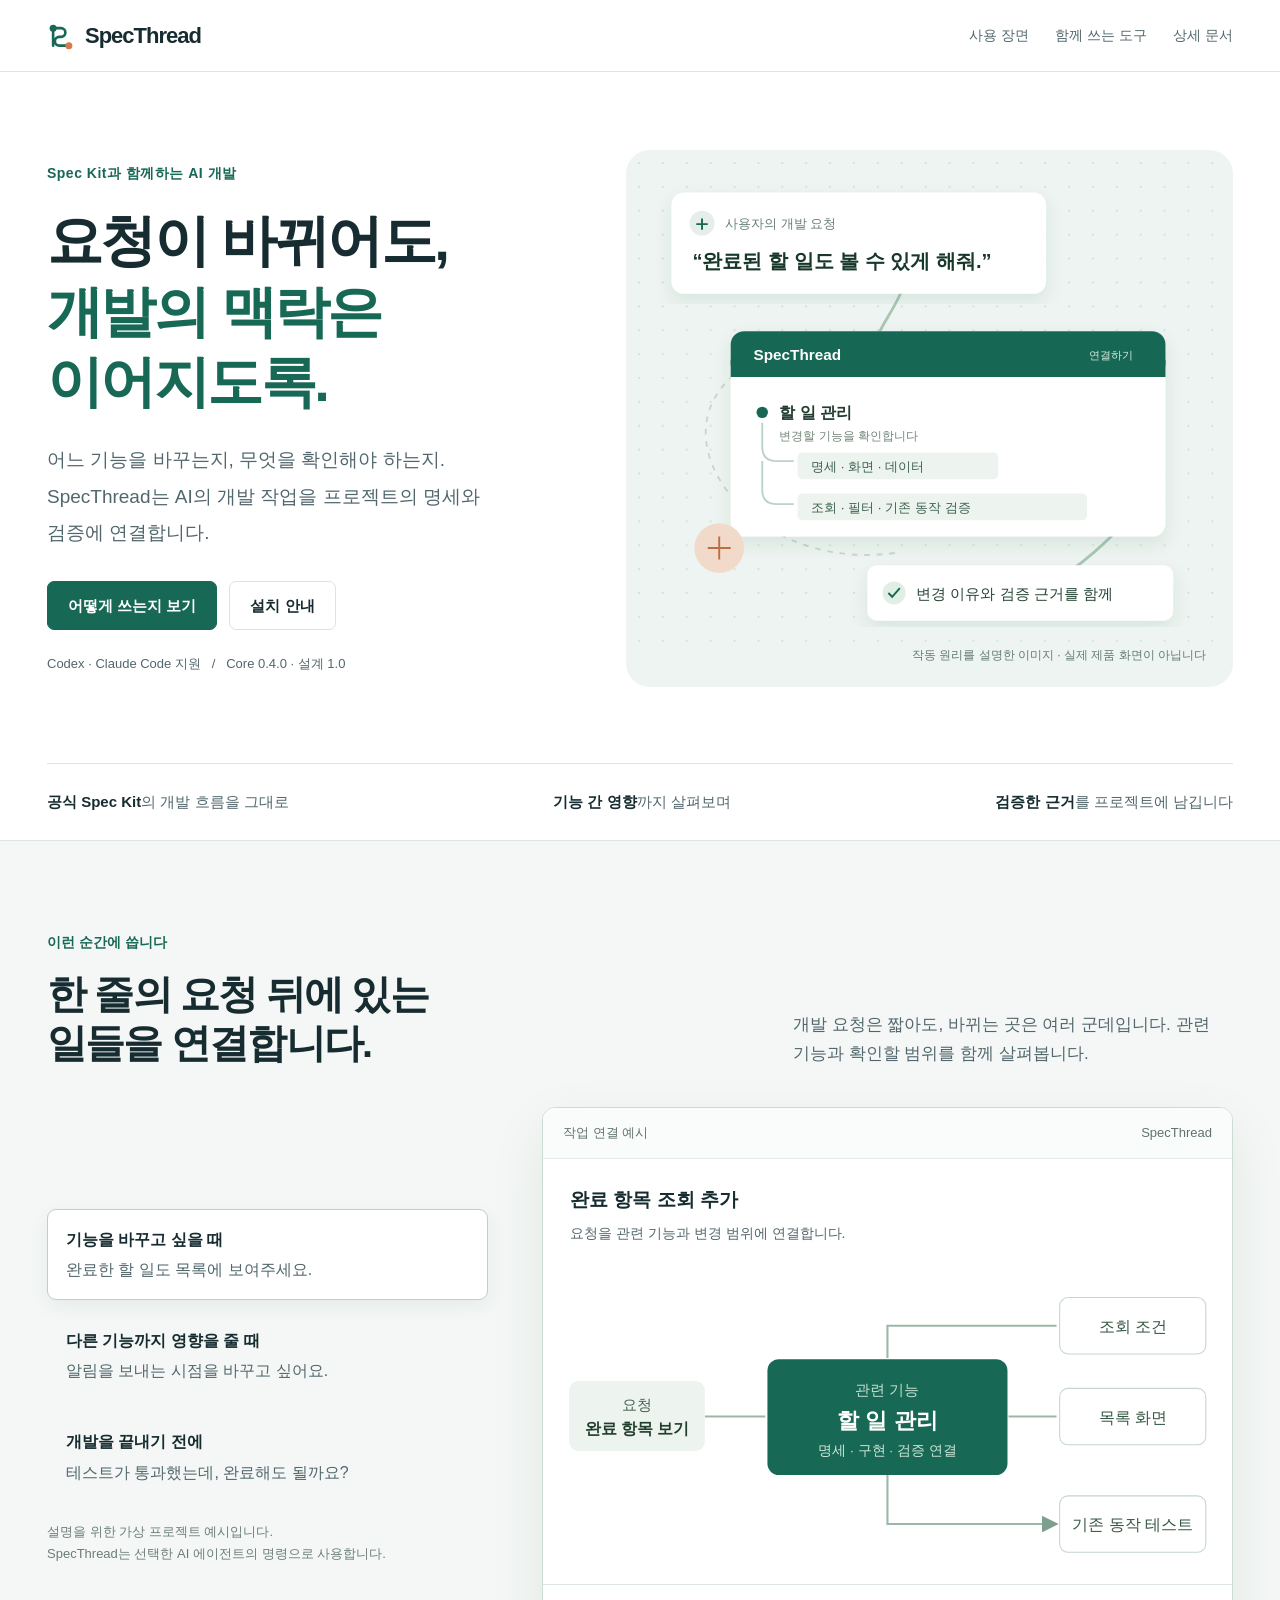
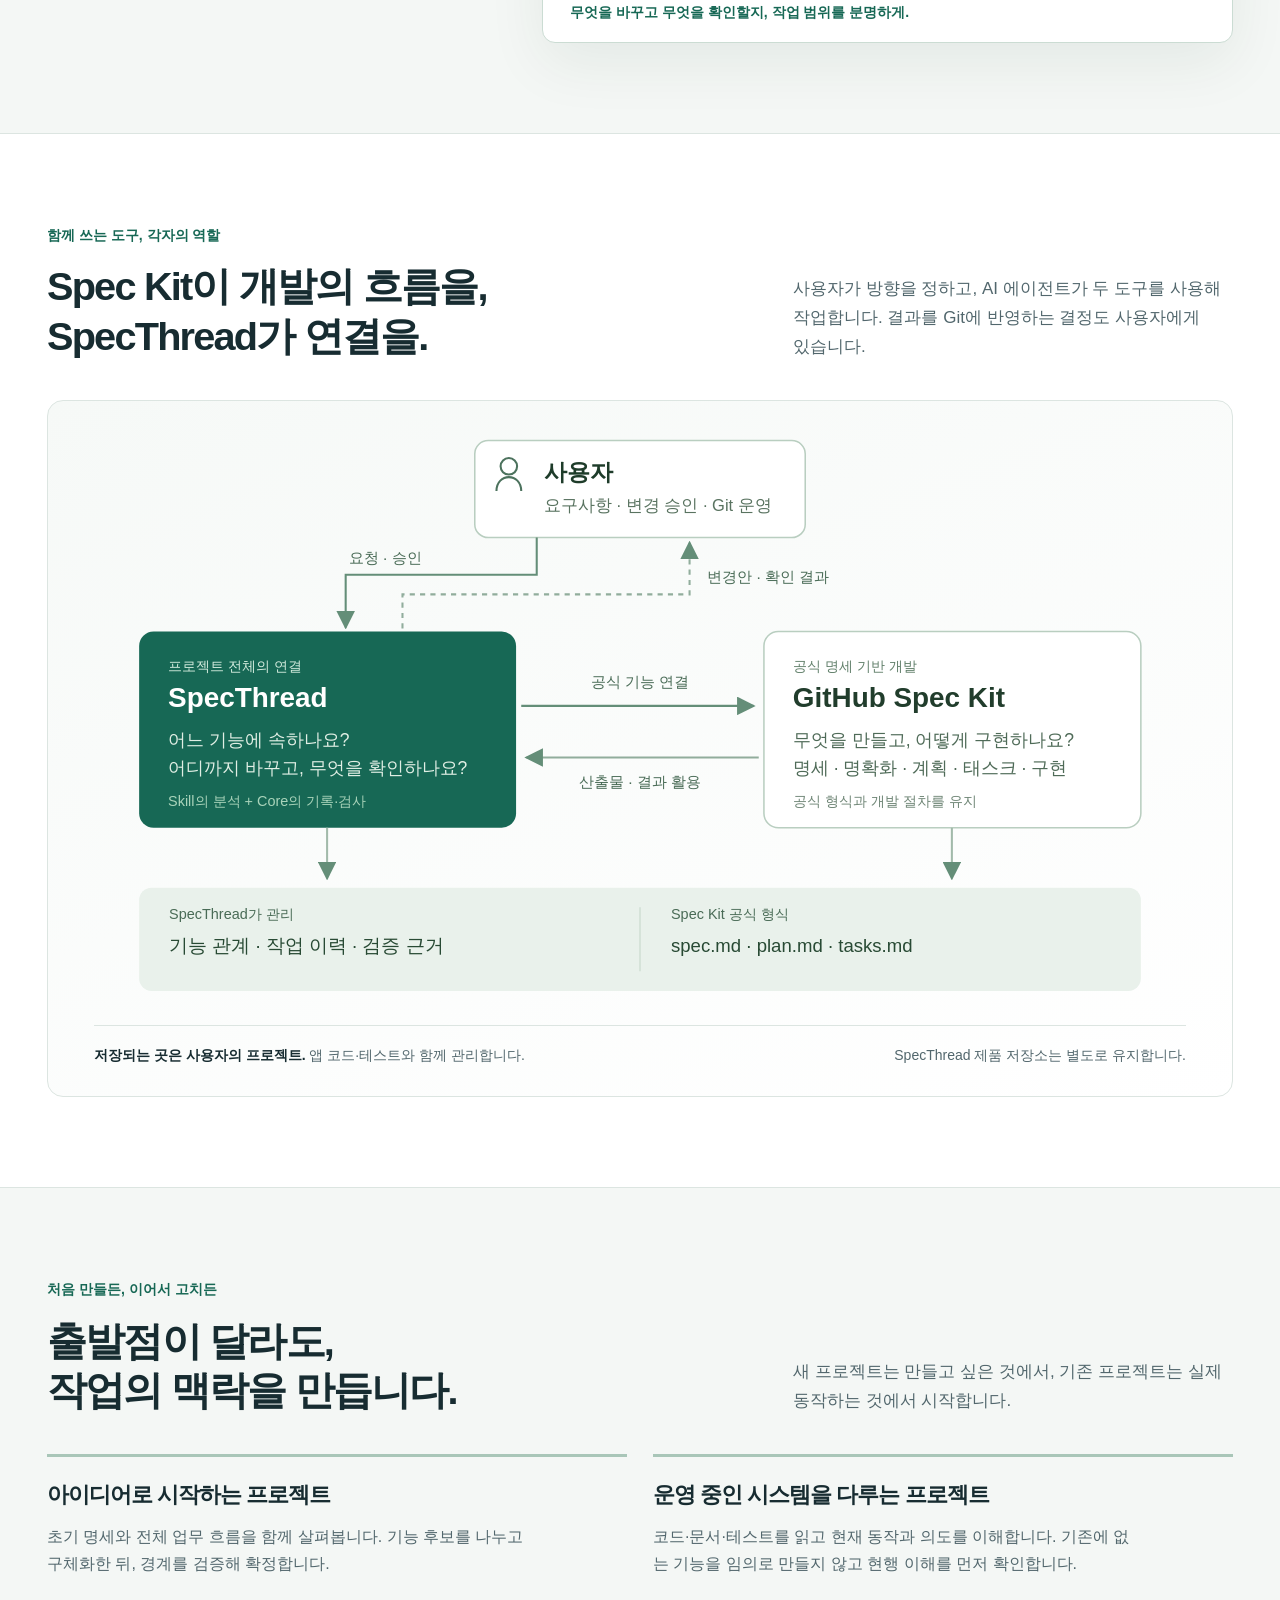
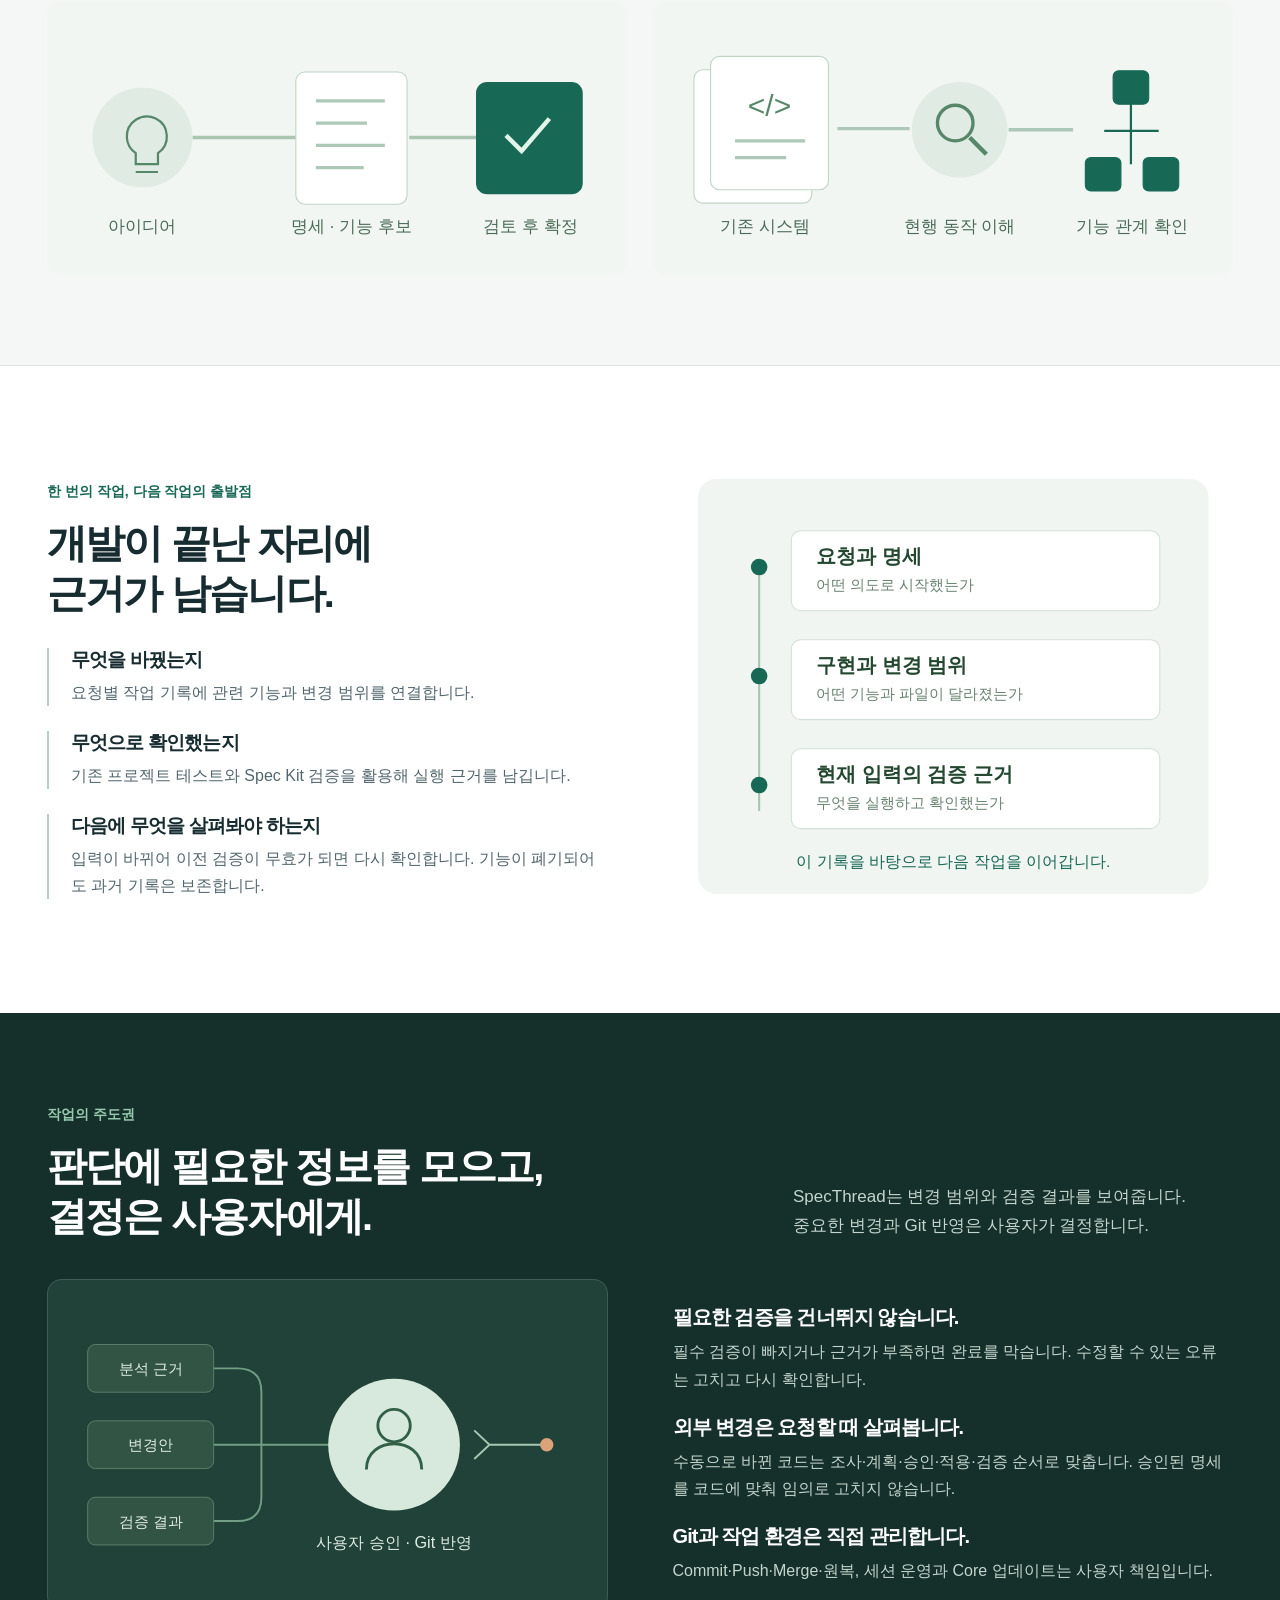
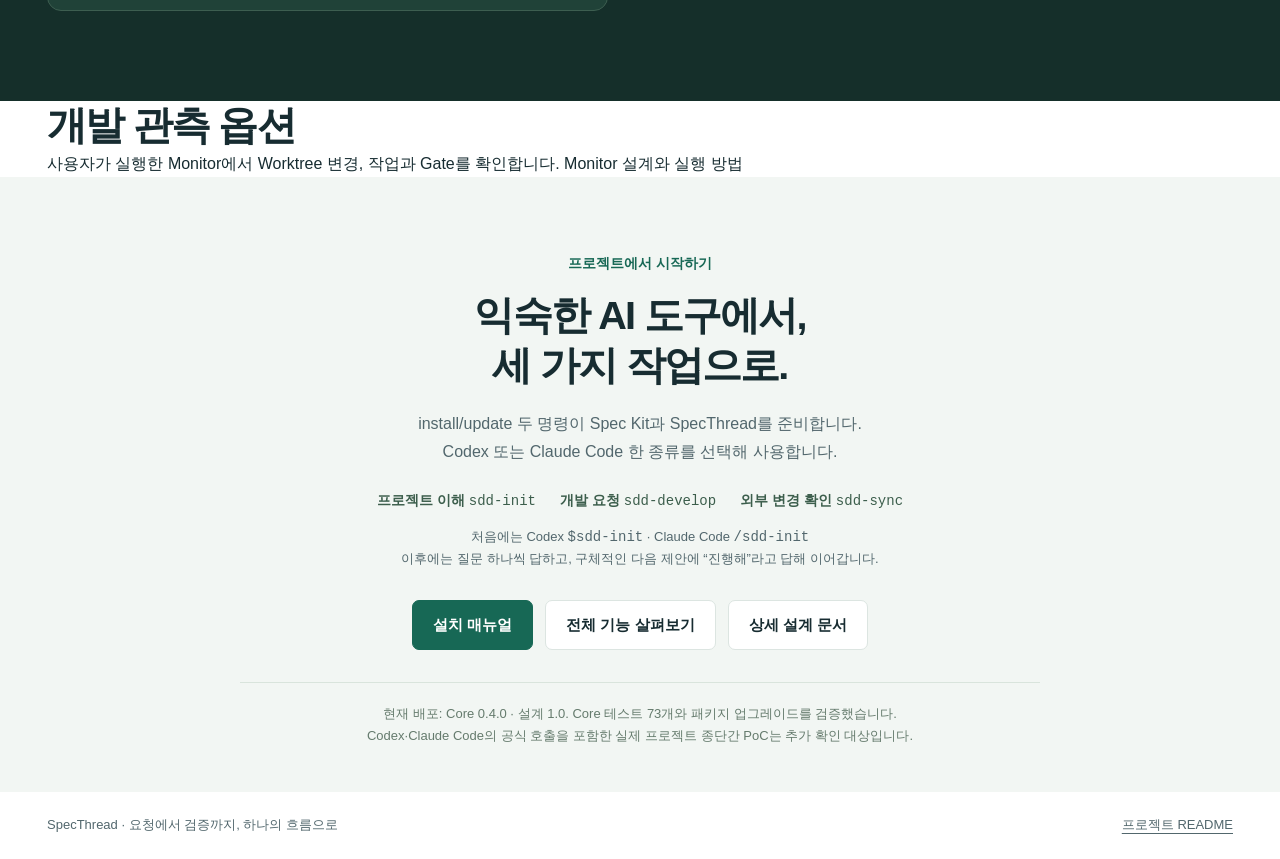
==== commit db7c5949: "add monitor design & skill" ====
--- a/docs/design/SpecThread-설계-소개.html
+++ b/docs/design/SpecThread-설계-소개.html
@@ -17,6 +17,7 @@
 <section class="section soft"><div class="container"><div class="section-head"><div><span class="label">처음 만들든, 이어서 고치든</span><h2>출발점이 달라도,<br>작업의 맥락을 만듭니다.</h2></div><p>새 프로젝트는 만들고 싶은 것에서, 기존 프로젝트는 실제 동작하는 것에서 시작합니다.</p></div><div class="ways"><article class="way"><h3>아이디어로 시작하는 프로젝트</h3><p>초기 명세와 전체 업무 흐름을 함께 살펴봅니다. 기능 후보를 나누고 구체화한 뒤, 경계를 검증해 확정합니다.</p><div class="way-visual"><svg viewBox="0 0 500 225" role="img" aria-label="아이디어에서 기능 후보를 거쳐 확정 기능으로 발전하는 그림"><path d="M120 112h95m100 0h60" stroke="#aac5b2" stroke-width="3"/><circle cx="75" cy="112" r="45" fill="#e0ece3"/><path d="M61 112a18 18 0 1 1 28 14v10H69v-10a18 18 0 0 1-8-14m8 31h20" fill="none" stroke="#558768" stroke-width="2"/><rect x="213" y="53" width="100" height="119" rx="8" fill="white" stroke="#bfd5c6"/><path d="M231 79h62m-62 20h46m-46 20h62m-62 20h43" stroke="#adc8b6" stroke-width="3"/><rect x="375" y="62" width="96" height="101" rx="10" fill="#176855"/><path d="m402 110 14 14 25-29" stroke="#e3f4e8" stroke-width="4" fill="none"/><g font-size="15" text-anchor="middle" fill="#496b56"><text x="75" y="197">아이디어</text><text x="263" y="197">명세 · 기능 후보</text><text x="424" y="197">검토 후 확정</text></g></svg></div></article><article class="way"><h3>운영 중인 시스템을 다루는 프로젝트</h3><p>코드·문서·테스트를 읽고 현재 동작과 의도를 이해합니다. 기존에 없는 기능을 임의로 만들지 않고 현행 이해를 먼저 확인합니다.</p><div class="way-visual"><svg viewBox="0 0 500 225" role="img" aria-label="기존 코드와 자료를 분석해 현행 시스템의 기능 관계를 이해하는 그림"><g fill="white" stroke="#bfd5c6"><rect x="26" y="51" width="106" height="120" rx="8"/><rect x="41" y="39" width="106" height="120" rx="8"/></g><text x="94" y="93" text-anchor="middle" fill="#558768" font-size="27" font-family="monospace">&lt;/&gt;</text><path d="M63 115h63m-63 15h46M155 104h65" stroke="#adc8b6" stroke-width="3"/><circle cx="265" cy="105" r="43" fill="#e0ece3"/><circle cx="261" cy="99" r="16" stroke="#558768" stroke-width="3" fill="none"/><path d="m274 112 15 15" stroke="#558768" stroke-width="4"/><path d="M309 105h58" stroke="#adc8b6" stroke-width="3"/><g stroke="#176855" fill="#176855"><path d="M419 77v59m0-30h-24m24 0h25" fill="none" stroke-width="2"/><rect x="403" y="52" width="32" height="30" rx="5"/><rect x="378" y="130" width="32" height="30" rx="5"/><rect x="430" y="130" width="32" height="30" rx="5"/></g><g font-size="15" text-anchor="middle" fill="#496b56"><text x="90" y="197">기존 시스템</text><text x="265" y="197">현행 동작 이해</text><text x="420" y="197">기능 관계 확인</text></g></svg></div></article></div></div></section>
 <section class="section"><div class="container journey"><div><span class="label">한 번의 작업, 다음 작업의 출발점</span><h2>개발이 끝난 자리에<br>근거가 남습니다.</h2><div class="journey-list"><div class="journey-item"><h3>무엇을 바꿨는지</h3><p>요청별 작업 기록에 관련 기능과 변경 범위를 연결합니다.</p></div><div class="journey-item"><h3>무엇으로 확인했는지</h3><p>기존 프로젝트 테스트와 Spec Kit 검증을 활용해 실행 근거를 남깁니다.</p></div><div class="journey-item"><h3>다음에 무엇을 살펴봐야 하는지</h3><p>입력이 바뀌어 이전 검증이 무효가 되면 다시 확인합니다. 기능이 폐기되어도 과거 기록은 보존합니다.</p></div></div></div><svg viewBox="0 0 540 450" role="img" aria-label="명세와 구현, 검증 근거가 한 작업 기록에 연결되어 다음 작업으로 이어지는 그림"><rect x="24" y="22" width="492" height="400" rx="18" fill="#f1f5f2"/><path d="M83 107v235" stroke="#a5c6b1" stroke-width="2"/><g fill="#176855"><circle cx="83" cy="107" r="8"/><circle cx="83" cy="212" r="8"/><circle cx="83" cy="317" r="8"/></g><g fill="white" stroke="#d1e0d5"><rect x="114" y="72" width="355" height="77" rx="9"/><rect x="114" y="177" width="355" height="77" rx="9"/><rect x="114" y="282" width="355" height="77" rx="9"/></g><g fill="#23472f" font-size="19" font-weight="600"><text x="138" y="103">요청과 명세</text><text x="138" y="208">구현과 변경 범위</text><text x="138" y="313">현재 입력의 검증 근거</text></g><g fill="#688371" font-size="14"><text x="138" y="129">어떤 의도로 시작했는가</text><text x="138" y="234">어떤 기능과 파일이 달라졌는가</text><text x="138" y="339">무엇을 실행하고 확인했는가</text></g><text x="270" y="396" text-anchor="middle" fill="#176855" font-size="15">이 기록을 바탕으로 다음 작업을 이어갑니다.</text></svg></div></section>
 <section class="section dark"><div class="container"><div class="section-head"><div><span class="label">작업의 주도권</span><h2>판단에 필요한 정보를 모으고,<br>결정은 사용자에게.</h2></div><p>SpecThread는 변경 범위와 검증 결과를 보여줍니다. 중요한 변경과 Git 반영은 사용자가 결정합니다.</p></div><div class="journey"><div class="control-art"><svg viewBox="0 0 560 320" role="img" aria-label="분석과 변경안, 검증 결과를 받아 사용자가 승인하고 Git에 반영하는 그림"><path d="M81 80h105q25 0 25 25v55h79m-209 0h209M81 240h105q25 0 25-25v-55" fill="none" stroke="#719e84" stroke-width="2"/><g fill="#315445" stroke="#5c826d"><rect x="29" y="55" width="132" height="50" rx="8"/><rect x="29" y="135" width="132" height="50" rx="8"/><rect x="29" y="215" width="132" height="50" rx="8"/></g><g font-size="16" fill="#e0ece3" text-anchor="middle"><text x="95" y="86">분석 근거</text><text x="95" y="166">변경안</text><text x="95" y="246">검증 결과</text></g><circle cx="350" cy="160" r="69" fill="#d7e9dc"/><circle cx="350" cy="140" r="17" fill="none" stroke="#326047" stroke-width="3"/><path d="M321 186c0-36 58-36 58 0" fill="none" stroke="#326047" stroke-width="3"/><text x="350" y="268" text-anchor="middle" fill="#e0ece3" font-size="17">사용자 승인 · Git 반영</text><path d="m434 145 16 15-16 15m16-15h60" stroke="#a6c7b1" stroke-width="2" fill="none"/><circle cx="510" cy="160" r="7" fill="#dba377"/></svg></div><div class="control-list"><div><h3>필요한 검증을 건너뛰지 않습니다.</h3><p>필수 검증이 빠지거나 근거가 부족하면 완료를 막습니다. 수정할 수 있는 오류는 고치고 다시 확인합니다.</p></div><div><h3>외부 변경은 요청할 때 살펴봅니다.</h3><p>수동으로 바뀐 코드는 조사·계획·승인·적용·검증 순서로 맞춥니다. 승인된 명세를 코드에 맞춰 임의로 고치지 않습니다.</p></div><div><h3>Git과 작업 환경은 직접 관리합니다.</h3><p>Commit·Push·Merge·원복, 세션 운영과 Core 업데이트는 사용자 책임입니다.</p></div></div></div></div></section>
+<section><div class="container"><h2>개발 관측 옵션</h2><p>사용자가 실행한 Monitor에서 Worktree 변경, 작업과 Gate를 확인합니다. <a href="monitor.md">Monitor 설계와 실행 방법</a></p></div></section>
 <section class="bottom"><div class="container"><span class="label">프로젝트에서 시작하기</span><h2>익숙한 AI 도구에서,<br>세 가지 작업으로.</h2><p>install/update 두 명령이 Spec Kit과 SpecThread를 준비합니다.<br>Codex 또는 Claude Code 한 종류를 선택해 사용합니다.</p><div class="how-start"><span><b>프로젝트 이해</b> <code>sdd-init</code></span><span><b>개발 요청</b> <code>sdd-develop</code></span><span><b>외부 변경 확인</b> <code>sdd-sync</code></span></div><p style="font-size:13px;margin-top:13px">처음에는 Codex <code>$sdd-init</code> · Claude Code <code>/sdd-init</code><br>이후에는 질문 하나씩 답하고, 구체적인 다음 제안에 “진행해”라고 답해 이어갑니다.</p><div class="actions"><a class="button primary" href="../SpecThread-설치-매뉴얼.md">설치 매뉴얼</a><a class="button" href="SpecThread-전체-기능목록.html">전체 기능 살펴보기</a><a class="button" href="README.md">상세 설계 문서</a></div><div class="status">현재 배포: Core 0.4.0 · 설계 1.0. Core 테스트 73개와 패키지 업그레이드를 검증했습니다.<br>Codex·Claude Code의 공식 호출을 포함한 실제 프로젝트 종단간 PoC는 추가 확인 대상입니다.</div></div></section></main><footer class="footer"><span>SpecThread · 요청에서 검증까지, 하나의 흐름으로</span><a class="textlink" href="../../README.md">프로젝트 README</a></footer>
 <script>
 const scenes=[['완료 항목 조회 추가','요청을 관련 기능과 변경 범위에 연결합니다.','완료 항목 보기','할 일 관리','명세 · 구현 · 검증 연결','조회 조건','목록 화면','기존 동작 테스트','무엇을 바꾸고 무엇을 확인할지, 작업 범위를 분명하게.'],['알림 발송 시점 변경','바꾸는 기능을 소비하는 다른 기능도 함께 살펴봅니다.','발송 시점 변경','알림 처리','의존관계 · 계약 영향 확인','일정 관리','발송 계약','연동 동작 검증','핵심 의존성이 불확실하거나 충돌하면 진행을 막습니다.'],['작업 완료 전 확인','필수 검증과 현재 입력에 대한 증거를 함께 확인합니다.','완료해도 될까?','완료 조건 확인','필수 Gate · 증거 유효성','필수 검사','실행 근거','변경 후 재검증','필수 검증의 유효한 PASS가 모두 있어야 완료합니다.']];
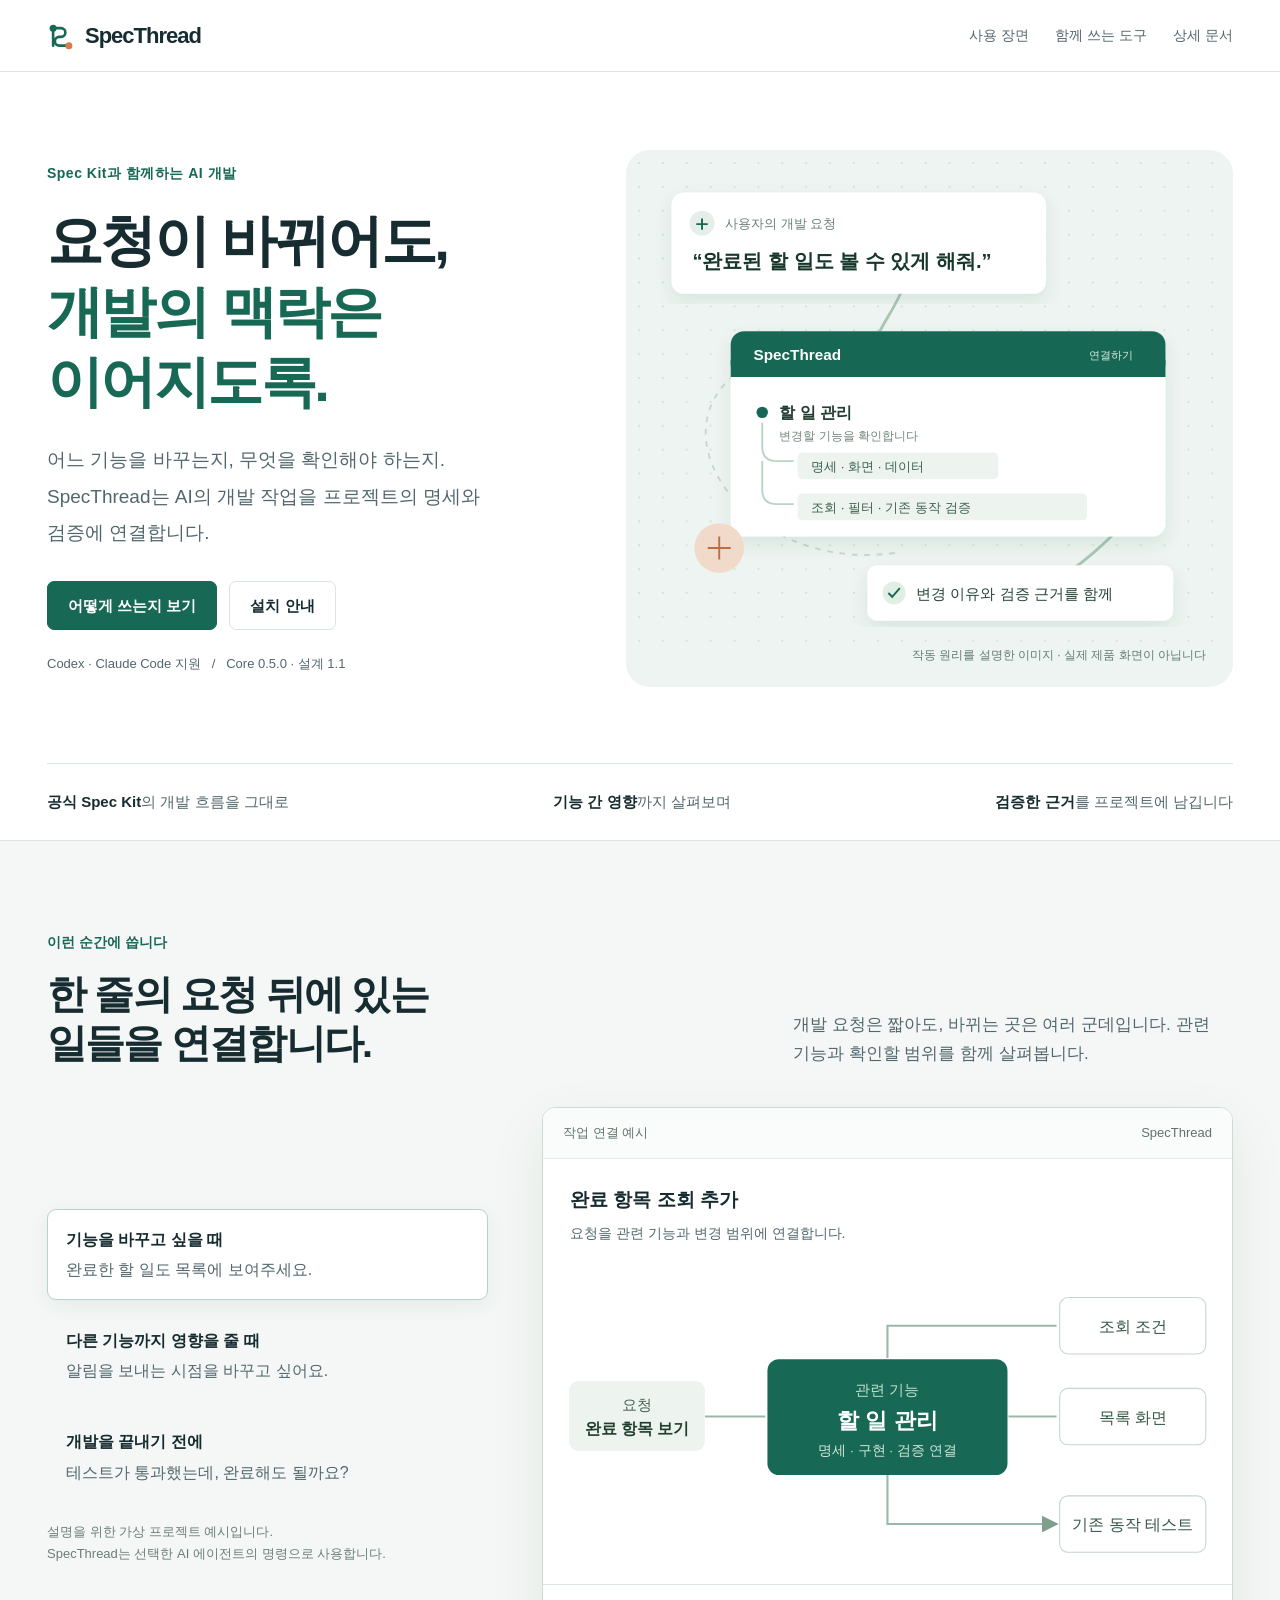
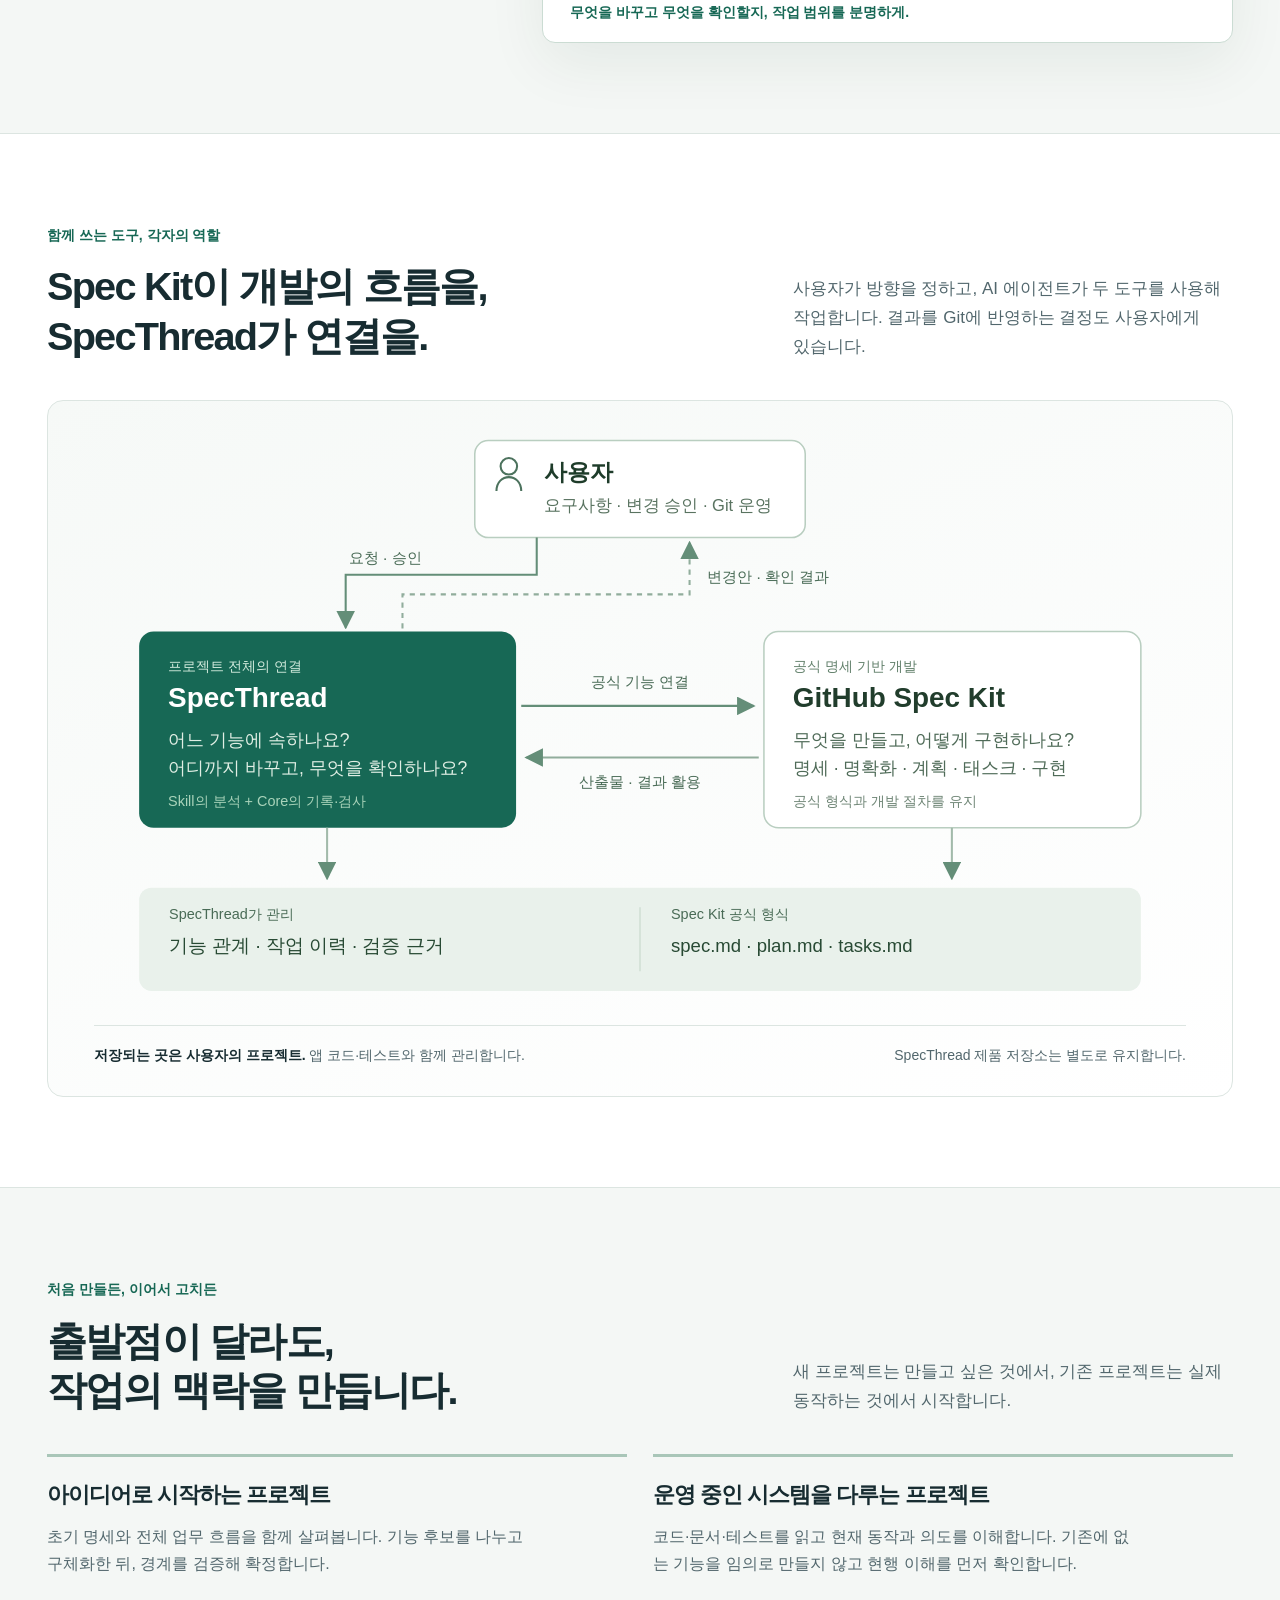
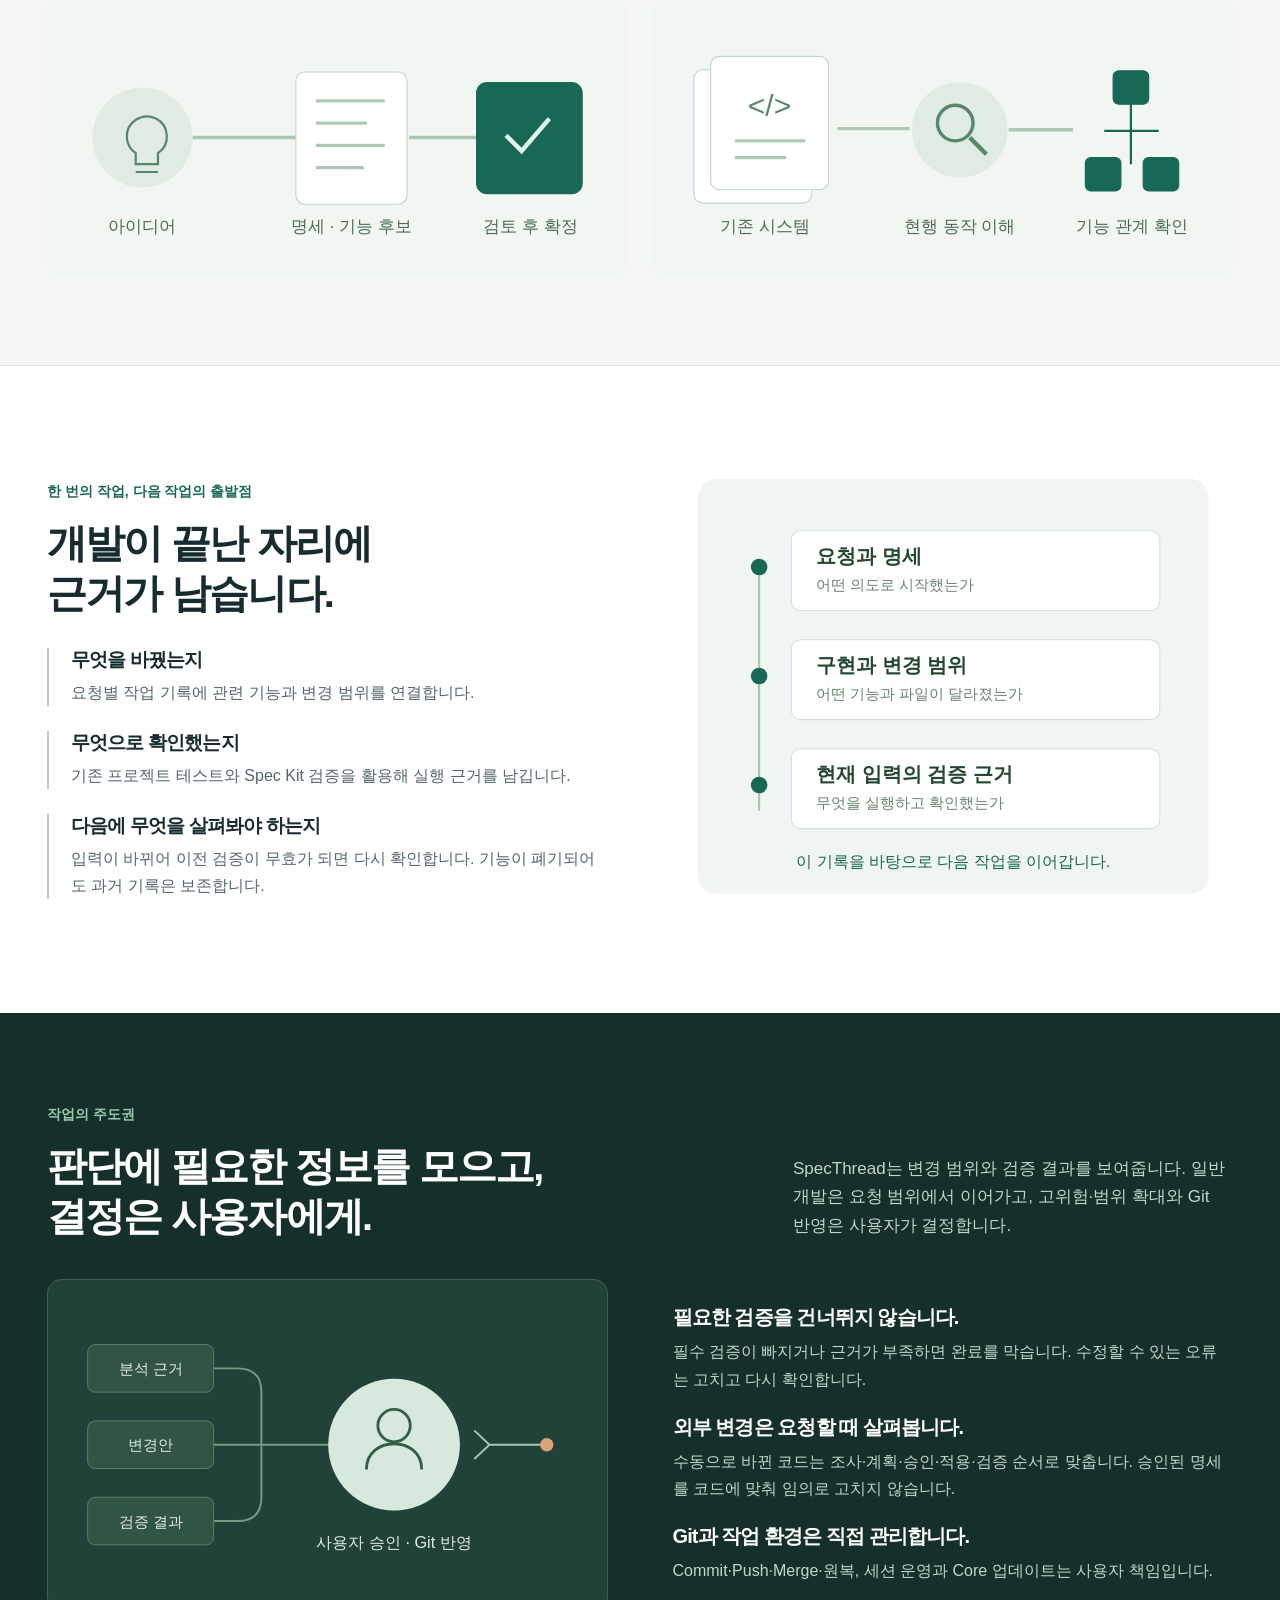
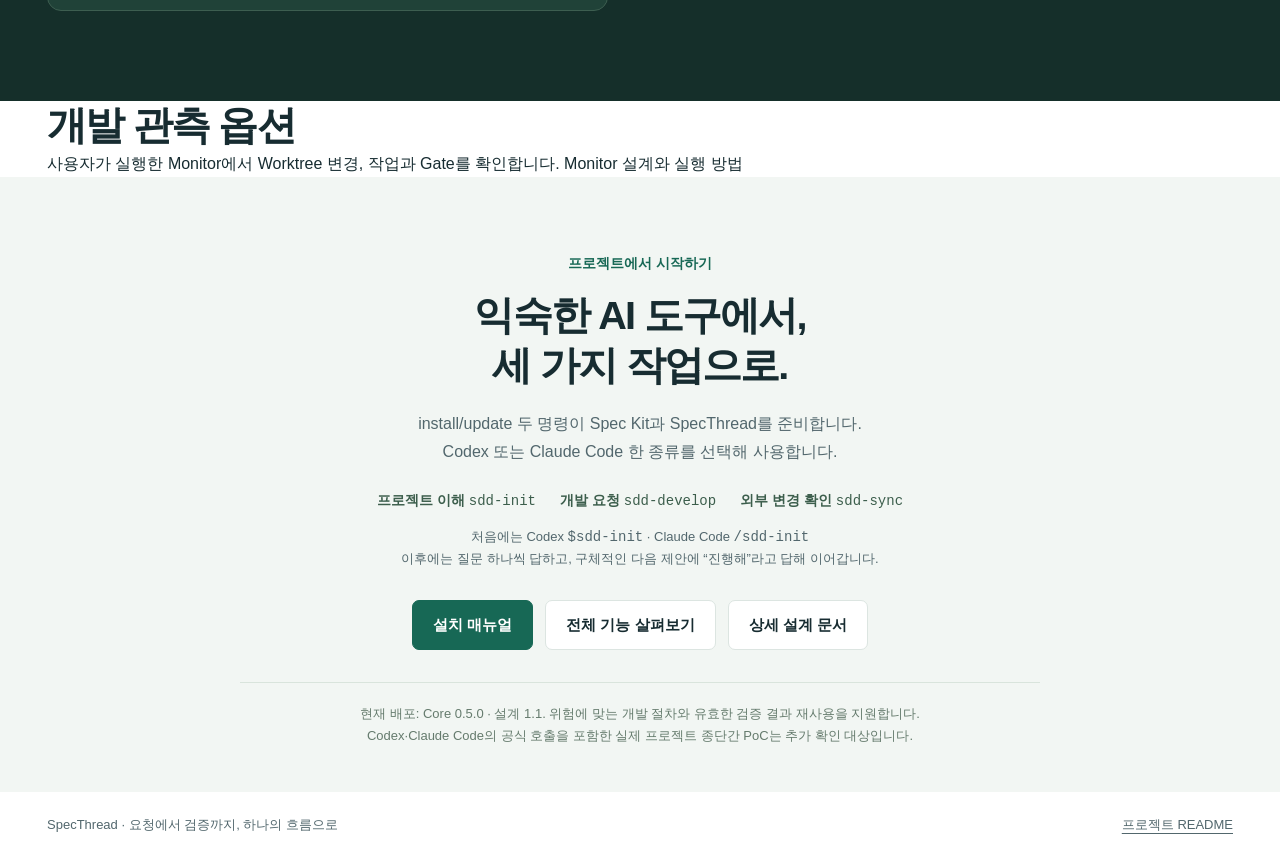
==== commit b5a3852d: "feat: add risk-based verification profiles and improve monitor" ====
--- a/docs/design/SpecThread-설계-소개.html
+++ b/docs/design/SpecThread-설계-소개.html
@@ -3,7 +3,7 @@
 :root{--ink:#172c31;--sub:#52676d;--green:#176855;--light:#eef5f2;--line:#dce5e1;--orange:#d77a4d;--white:#fff}*{box-sizing:border-box}html{scroll-behavior:smooth;scroll-padding-top:85px}body{margin:0;color:var(--ink);background:#fff;font:16px/1.7 -apple-system,BlinkMacSystemFont,"Apple SD Gothic Neo","Noto Sans KR",sans-serif}h1,h2,h3,p{margin:0}h1,h2,h3{word-break:keep-all;line-height:1.25;letter-spacing:-.045em}h1{font-size:clamp(38px,4.4vw,62px);font-weight:720}h2{font-size:clamp(30px,3.1vw,43px)}h3{font-size:22px}a{color:inherit;text-decoration:none}button{font:inherit;cursor:pointer}a:focus-visible,button:focus-visible{outline:3px solid #d77a4d;outline-offset:5px}svg{display:block;width:100%;height:auto}svg text{font-family:-apple-system,BlinkMacSystemFont,"Apple SD Gothic Neo",sans-serif}header{border-bottom:1px solid var(--line);background:#ffffffee;position:sticky;top:0;z-index:5;backdrop-filter:blur(12px)}.nav{max-width:1250px;margin:auto;padding:17px 32px;display:flex;align-items:center;justify-content:space-between;gap:24px}.logo{font-size:22px;font-weight:750;letter-spacing:-1px;display:flex;align-items:center;gap:10px}.logo svg{width:28px}.navlinks{display:flex;gap:26px;font-size:14px;color:var(--sub)}.container{max-width:1250px;margin:auto;padding:0 32px}.hero{display:grid;grid-template-columns:1fr 1.13fr;gap:42px;align-items:center;padding-top:78px;padding-bottom:76px}.eyebrow{color:var(--green);font-weight:650;font-size:14px;letter-spacing:.035em;margin-bottom:20px}.hero h1 em{font-style:normal;color:var(--green)}.intro{font-size:19px;color:var(--sub);line-height:1.9;margin-top:25px;max-width:490px;word-break:keep-all}.actions{display:flex;gap:12px;flex-wrap:wrap;margin-top:30px}.button{display:inline-flex;align-items:center;justify-content:center;border:1px solid var(--line);padding:11px 20px;border-radius:7px;font-size:15px;background:white;font-weight:600}.button.primary{background:var(--green);border-color:var(--green);color:white}.button:hover{filter:brightness(.94)}.meta{font-size:13px;color:var(--sub);margin-top:23px}.hero-art{position:relative;background:#edf4f1;border-radius:24px;padding:12px;overflow:hidden}.art-caption{font-size:12px;color:#637c72;text-align:right;margin:0 15px 10px}.promise{display:flex;align-items:center;justify-content:space-between;gap:28px;border-top:1px solid var(--line);padding:25px 0;color:var(--sub);font-size:15px}.promise strong{color:var(--ink);font-weight:650}.section{padding:90px 0;border-top:1px solid var(--line)}.section-head{display:flex;justify-content:space-between;gap:50px;align-items:flex-end;margin-bottom:38px}.section-head p{max-width:440px;color:var(--sub);font-size:17px;word-break:keep-all}.label{display:block;color:var(--green);font-size:14px;font-weight:650;margin-bottom:15px}.soft{background:#f4f7f5}.experience{display:grid;grid-template-columns:.83fr 1.3fr;gap:54px;align-items:center}.scenario-buttons{display:flex;flex-direction:column;gap:10px;margin-top:24px}.scenario-buttons button{border:1px solid transparent;background:transparent;text-align:left;padding:16px 18px;border-radius:9px;color:var(--sub);font-size:16px}.scenario-buttons button strong{display:block;color:var(--ink);font-weight:600;margin-bottom:3px}.scenario-buttons button[aria-pressed=true]{border-color:#b7d3c7;background:#fff;box-shadow:0 6px 20px #173e2910}.example-note{font-size:13px;color:#6b7e76;margin-top:18px}.workspace{border:1px solid #cbdcd3;border-radius:13px;background:#fff;box-shadow:0 20px 60px #0e392112;overflow:hidden}.workspace-top{background:#fafcfb;border-bottom:1px solid #e5ece7;padding:14px 20px;display:flex;justify-content:space-between;font-size:13px;color:#60746a}.workspace-title{padding:25px 27px 0;font-size:19px;font-weight:650}.workspace-sub{padding:6px 27px 14px;color:var(--sub);font-size:14px}.demo-footer{border-top:1px solid var(--line);padding:16px 27px;color:var(--green);font-size:14px;font-weight:600;min-height:58px}.relationship{border:1px solid var(--line);border-radius:16px;background:linear-gradient(160deg,#f6f9f7,#fff);padding:24px}.diagram-scroll{overflow-x:auto}.diagram-scroll svg{min-width:700px}.relationship-note{display:flex;justify-content:space-between;gap:24px;margin:12px 22px 4px;color:var(--sub);font-size:14px;border-top:1px solid var(--line);padding-top:18px}.relationship-note b{color:var(--ink)}.ways{display:grid;grid-template-columns:1fr 1fr;gap:26px}.way{border-top:3px solid #a9c6b8;padding-top:24px}.way p{color:var(--sub);margin-top:14px;max-width:480px}.way-visual{background:#f2f6f3;border-radius:12px;margin-top:24px;padding:12px}.journey{display:grid;grid-template-columns:1fr 1fr;gap:65px;align-items:center}.journey-list{margin-top:30px;display:grid;gap:25px}.journey-item{padding-left:22px;border-left:2px solid #b6d1c2}.journey-item h3{font-size:19px}.journey-item p{color:var(--sub);margin-top:7px}.dark{background:#152f2a;color:#fff;border:0}.dark .label{color:#96c9ad}.dark .section-head p{color:#c4d5cc}.control-art{background:#204238;border:1px solid #3d5e50;border-radius:14px;padding:12px}.control-list{display:grid;gap:22px}.control-list h3{font-size:20px}.control-list p{color:#c4d5cc;margin-top:8px}.bottom{padding:75px 0 45px;text-align:center;background:#f2f6f3}.bottom p{margin:20px auto 0;max-width:650px;color:var(--sub)}.bottom .actions{justify-content:center}.status{margin:32px auto 0;max-width:800px;border-top:1px solid #d9e4dc;padding-top:20px;font-size:13px;color:#657b6d}.footer{padding:22px 32px;display:flex;justify-content:space-between;gap:20px;font-size:13px;color:var(--sub);max-width:1250px;margin:auto}.textlink{text-decoration:underline;text-underline-offset:4px}code{font:14px/1.6 ui-monospace,monospace}.how-start{display:flex;gap:24px;margin-top:24px;justify-content:center;flex-wrap:wrap;color:#3c5e4c;font-size:14px}.how-start b{font-weight:600}@media(max-width:900px){.hero{grid-template-columns:1fr;padding-top:45px;gap:35px}.hero h1 br{display:none}.intro{max-width:650px}.hero-art{max-width:650px}.section{padding:60px 0}.experience,.journey{grid-template-columns:1fr;gap:32px}.section-head{display:block}.section-head p{margin-top:20px;max-width:650px}.promise{flex-wrap:wrap;gap:12px 28px}.navlinks{gap:16px}.diagram-scroll{margin:0 -12px}.relationship-note{margin:14px 0 0;flex-direction:column;gap:8px}.ways{gap:24px}.how-start{gap:10px 20px}}@media(max-width:560px){.container{padding:0 22px}.nav{padding:15px 22px}.navlinks a:nth-child(1),.navlinks a:nth-child(2){display:none}.navlinks{font-size:13px}.hero{padding-top:38px;padding-bottom:35px}.intro{font-size:17px}.hero-art{padding:2px;border-radius:15px}.promise{display:grid;padding:22px 0;font-size:14px;gap:10px}.section{padding:48px 0}.section-head{margin-bottom:27px}.section-head p{font-size:16px}.ways{grid-template-columns:1fr;gap:34px}.workspace-title{font-size:17px;padding:20px 18px 0}.workspace-sub{padding-left:18px;padding-right:18px}.demo-footer{padding:13px 18px;font-size:13px}.relationship{padding:15px}.relationship:after{content:'관계도는 좌우로 밀어 전체를 볼 수 있습니다.';display:block;color:#647a6b;font-size:12px;margin-top:15px}.hero h1{font-size:39px}.footer{padding:20px 22px;flex-direction:column;gap:6px}.bottom{padding:50px 0 30px}.control-art{padding:0}.meta{font-size:12px}.scenario-buttons button{padding:13px 15px}.art-caption{font-size:11px}}@media(prefers-reduced-motion:reduce){html{scroll-behavior:auto}}@media print{header{position:static}.section,.hero{break-inside:avoid;padding-top:30px;padding-bottom:30px}.navlinks,.actions{display:none}.container{padding:0 15px}.diagram-scroll{overflow:visible}.diagram-scroll svg{min-width:0}.dark{print-color-adjust:exact}.workspace,.hero-art{box-shadow:none}.section-head{margin-bottom:20px}h1{font-size:35px}h2{font-size:28px}}
 </style></head><body>
 <header><nav class="nav" aria-label="주 탐색"><a class="logo" href="#top"><svg viewBox="0 0 32 32" aria-hidden="true"><path d="M7 7h9a5 5 0 0 1 0 10H14a5 5 0 0 0 0 10h11M7 7v20" fill="none" stroke="#176855" stroke-width="3" stroke-linecap="round"/><circle cx="7" cy="7" r="4" fill="#176855"/><circle cx="25" cy="27" r="4" fill="#d77a4d"/></svg>SpecThread</a><div class="navlinks"><a href="#experience">사용 장면</a><a href="#roles">함께 쓰는 도구</a><a href="README.md">상세 문서</a></div></nav></header>
-<main id="top"><div class="container"><section class="hero"><div><p class="eyebrow">Spec Kit과 함께하는 AI 개발</p><h1>요청이 바뀌어도,<br><em>개발의 맥락은<br>이어지도록.</em></h1><p class="intro">어느 기능을 바꾸는지, 무엇을 확인해야 하는지.<br>SpecThread는 AI의 개발 작업을 프로젝트의 명세와 검증에 연결합니다.</p><div class="actions"><a class="button primary" href="#experience">어떻게 쓰는지 보기</a><a class="button" href="../SpecThread-설치-매뉴얼.md">설치 안내</a></div><p class="meta">Codex · Claude Code 지원 &nbsp; / &nbsp; Core 0.4.0 · 설계 1.0</p></div><figure class="hero-art" style="margin:0"><svg viewBox="0 0 610 505" role="img" aria-labelledby="hero-title"><title id="hero-title">사용자의 요청이 기능과 코드, 검증 기록으로 이어지는 SpecThread 개념 이미지</title><defs><pattern id="grid" width="25" height="25" patternUnits="userSpaceOnUse"><circle cx="1" cy="1" r="1" fill="#cbded2"/></pattern><filter id="shadow"><feDropShadow dx="0" dy="8" stdDeviation="9" flood-color="#174c2f" flood-opacity=".09"/></filter></defs><rect width="610" height="505" fill="url(#grid)"/><path d="M87 87C500 60 80 225 330 243S570 345 443 435" fill="none" stroke="#a9c6b5" stroke-width="3"/><path d="M122 209C3 270 108 432 270 409" fill="none" stroke="#c6d9cf" stroke-width="2" stroke-dasharray="6 7"/>
+<main id="top"><div class="container"><section class="hero"><div><p class="eyebrow">Spec Kit과 함께하는 AI 개발</p><h1>요청이 바뀌어도,<br><em>개발의 맥락은<br>이어지도록.</em></h1><p class="intro">어느 기능을 바꾸는지, 무엇을 확인해야 하는지.<br>SpecThread는 AI의 개발 작업을 프로젝트의 명세와 검증에 연결합니다.</p><div class="actions"><a class="button primary" href="#experience">어떻게 쓰는지 보기</a><a class="button" href="../SpecThread-설치-매뉴얼.md">설치 안내</a></div><p class="meta">Codex · Claude Code 지원 &nbsp; / &nbsp; Core 0.5.0 · 설계 1.1</p></div><figure class="hero-art" style="margin:0"><svg viewBox="0 0 610 505" role="img" aria-labelledby="hero-title"><title id="hero-title">사용자의 요청이 기능과 코드, 검증 기록으로 이어지는 SpecThread 개념 이미지</title><defs><pattern id="grid" width="25" height="25" patternUnits="userSpaceOnUse"><circle cx="1" cy="1" r="1" fill="#cbded2"/></pattern><filter id="shadow"><feDropShadow dx="0" dy="8" stdDeviation="9" flood-color="#174c2f" flood-opacity=".09"/></filter></defs><rect width="610" height="505" fill="url(#grid)"/><path d="M87 87C500 60 80 225 330 243S570 345 443 435" fill="none" stroke="#a9c6b5" stroke-width="3"/><path d="M122 209C3 270 108 432 270 409" fill="none" stroke="#c6d9cf" stroke-width="2" stroke-dasharray="6 7"/>
 <g filter="url(#shadow)"><rect x="35" y="32" width="392" height="106" rx="13" fill="white"/><circle cx="67" cy="64" r="13" fill="#e5eee8"/><path d="M61 65h12m-6-6v12" stroke="#176855" stroke-width="2"/><text x="91" y="69" font-size="14" fill="#688174">사용자의 개발 요청</text><text x="57" y="111" font-size="21" font-weight="600" fill="#19372a">“완료된 할 일도 볼 수 있게 해줘.”</text></g>
 <g filter="url(#shadow)"><rect x="97" y="177" width="455" height="215" rx="14" fill="white"/><rect x="97" y="177" width="455" height="48" rx="14" fill="#176855"/><path d="M97 207h455v18H97" fill="#176855"/><text x="121" y="207" font-size="16" font-weight="600" fill="white">SpecThread</text><text x="472" y="206" font-size="12" fill="#d6ece0">연결하기</text><circle cx="130" cy="262" r="6" fill="#176855"/><text x="148" y="268" font-size="17" font-weight="600" fill="#203c2e">할 일 관리</text><text x="148" y="291" font-size="13" fill="#718578">변경할 기능을 확인합니다</text><path d="M130 273v25q0 15 15 15h18m-33 0v30q0 15 15 15h18" stroke="#bcd4c5" stroke-width="2" fill="none"/><rect x="167" y="304" width="210" height="28" rx="5" fill="#edf4ef"/><text x="181" y="323" font-size="14" fill="#3d6150">명세 · 화면 · 데이터</text><rect x="167" y="347" width="303" height="28" rx="5" fill="#edf4ef"/><text x="181" y="366" font-size="14" fill="#3d6150">조회 · 필터 · 기존 동작 검증</text></g>
 <g filter="url(#shadow)"><rect x="240" y="422" width="320" height="58" rx="10" fill="#fff"/><circle cx="268" cy="451" r="12" fill="#e0eee4"/><path d="m262 451 4 4 8-9" fill="none" stroke="#176855" stroke-width="2"/><text x="291" y="457" font-size="16" fill="#264534">변경 이유와 검증 근거를 함께</text></g><circle cx="85" cy="404" r="26" fill="#f2daca"/><path d="M73 404h24m-12-12v24" stroke="#bd6d42" stroke-width="2"/></svg><figcaption class="art-caption">작동 원리를 설명한 이미지 · 실제 제품 화면이 아닙니다</figcaption></figure></section><div class="promise"><span><strong>공식 Spec Kit</strong>의 개발 흐름을 그대로</span><span><strong>기능 간 영향</strong>까지 살펴보며</span><span><strong>검증한 근거</strong>를 프로젝트에 남깁니다</span></div></div>
@@ -16,9 +16,9 @@
 <path d="M247 390v49" stroke="#a2baaa" stroke-width="2" marker-end="url(#arrow)"/><path d="M852 390v49" stroke="#a2baaa" stroke-width="2" marker-end="url(#arrow)"/><rect x="65" y="448" width="970" height="100" rx="12" fill="#e9f1eb"/><path d="M550 467v62" stroke="#c5d7c9"/><text x="94" y="478" fill="#496b56" font-size="14">SpecThread가 관리</text><text x="94" y="510" fill="#284a34" font-size="18">기능 관계 · 작업 이력 · 검증 근거</text><text x="580" y="478" fill="#496b56" font-size="14">Spec Kit 공식 형식</text><text x="580" y="510" fill="#284a34" font-size="18">spec.md · plan.md · tasks.md</text></svg></div><div class="relationship-note"><span><b>저장되는 곳은 사용자의 프로젝트.</b> 앱 코드·테스트와 함께 관리합니다.</span><span>SpecThread 제품 저장소는 별도로 유지합니다.</span></div></div></div></section>
 <section class="section soft"><div class="container"><div class="section-head"><div><span class="label">처음 만들든, 이어서 고치든</span><h2>출발점이 달라도,<br>작업의 맥락을 만듭니다.</h2></div><p>새 프로젝트는 만들고 싶은 것에서, 기존 프로젝트는 실제 동작하는 것에서 시작합니다.</p></div><div class="ways"><article class="way"><h3>아이디어로 시작하는 프로젝트</h3><p>초기 명세와 전체 업무 흐름을 함께 살펴봅니다. 기능 후보를 나누고 구체화한 뒤, 경계를 검증해 확정합니다.</p><div class="way-visual"><svg viewBox="0 0 500 225" role="img" aria-label="아이디어에서 기능 후보를 거쳐 확정 기능으로 발전하는 그림"><path d="M120 112h95m100 0h60" stroke="#aac5b2" stroke-width="3"/><circle cx="75" cy="112" r="45" fill="#e0ece3"/><path d="M61 112a18 18 0 1 1 28 14v10H69v-10a18 18 0 0 1-8-14m8 31h20" fill="none" stroke="#558768" stroke-width="2"/><rect x="213" y="53" width="100" height="119" rx="8" fill="white" stroke="#bfd5c6"/><path d="M231 79h62m-62 20h46m-46 20h62m-62 20h43" stroke="#adc8b6" stroke-width="3"/><rect x="375" y="62" width="96" height="101" rx="10" fill="#176855"/><path d="m402 110 14 14 25-29" stroke="#e3f4e8" stroke-width="4" fill="none"/><g font-size="15" text-anchor="middle" fill="#496b56"><text x="75" y="197">아이디어</text><text x="263" y="197">명세 · 기능 후보</text><text x="424" y="197">검토 후 확정</text></g></svg></div></article><article class="way"><h3>운영 중인 시스템을 다루는 프로젝트</h3><p>코드·문서·테스트를 읽고 현재 동작과 의도를 이해합니다. 기존에 없는 기능을 임의로 만들지 않고 현행 이해를 먼저 확인합니다.</p><div class="way-visual"><svg viewBox="0 0 500 225" role="img" aria-label="기존 코드와 자료를 분석해 현행 시스템의 기능 관계를 이해하는 그림"><g fill="white" stroke="#bfd5c6"><rect x="26" y="51" width="106" height="120" rx="8"/><rect x="41" y="39" width="106" height="120" rx="8"/></g><text x="94" y="93" text-anchor="middle" fill="#558768" font-size="27" font-family="monospace">&lt;/&gt;</text><path d="M63 115h63m-63 15h46M155 104h65" stroke="#adc8b6" stroke-width="3"/><circle cx="265" cy="105" r="43" fill="#e0ece3"/><circle cx="261" cy="99" r="16" stroke="#558768" stroke-width="3" fill="none"/><path d="m274 112 15 15" stroke="#558768" stroke-width="4"/><path d="M309 105h58" stroke="#adc8b6" stroke-width="3"/><g stroke="#176855" fill="#176855"><path d="M419 77v59m0-30h-24m24 0h25" fill="none" stroke-width="2"/><rect x="403" y="52" width="32" height="30" rx="5"/><rect x="378" y="130" width="32" height="30" rx="5"/><rect x="430" y="130" width="32" height="30" rx="5"/></g><g font-size="15" text-anchor="middle" fill="#496b56"><text x="90" y="197">기존 시스템</text><text x="265" y="197">현행 동작 이해</text><text x="420" y="197">기능 관계 확인</text></g></svg></div></article></div></div></section>
 <section class="section"><div class="container journey"><div><span class="label">한 번의 작업, 다음 작업의 출발점</span><h2>개발이 끝난 자리에<br>근거가 남습니다.</h2><div class="journey-list"><div class="journey-item"><h3>무엇을 바꿨는지</h3><p>요청별 작업 기록에 관련 기능과 변경 범위를 연결합니다.</p></div><div class="journey-item"><h3>무엇으로 확인했는지</h3><p>기존 프로젝트 테스트와 Spec Kit 검증을 활용해 실행 근거를 남깁니다.</p></div><div class="journey-item"><h3>다음에 무엇을 살펴봐야 하는지</h3><p>입력이 바뀌어 이전 검증이 무효가 되면 다시 확인합니다. 기능이 폐기되어도 과거 기록은 보존합니다.</p></div></div></div><svg viewBox="0 0 540 450" role="img" aria-label="명세와 구현, 검증 근거가 한 작업 기록에 연결되어 다음 작업으로 이어지는 그림"><rect x="24" y="22" width="492" height="400" rx="18" fill="#f1f5f2"/><path d="M83 107v235" stroke="#a5c6b1" stroke-width="2"/><g fill="#176855"><circle cx="83" cy="107" r="8"/><circle cx="83" cy="212" r="8"/><circle cx="83" cy="317" r="8"/></g><g fill="white" stroke="#d1e0d5"><rect x="114" y="72" width="355" height="77" rx="9"/><rect x="114" y="177" width="355" height="77" rx="9"/><rect x="114" y="282" width="355" height="77" rx="9"/></g><g fill="#23472f" font-size="19" font-weight="600"><text x="138" y="103">요청과 명세</text><text x="138" y="208">구현과 변경 범위</text><text x="138" y="313">현재 입력의 검증 근거</text></g><g fill="#688371" font-size="14"><text x="138" y="129">어떤 의도로 시작했는가</text><text x="138" y="234">어떤 기능과 파일이 달라졌는가</text><text x="138" y="339">무엇을 실행하고 확인했는가</text></g><text x="270" y="396" text-anchor="middle" fill="#176855" font-size="15">이 기록을 바탕으로 다음 작업을 이어갑니다.</text></svg></div></section>
-<section class="section dark"><div class="container"><div class="section-head"><div><span class="label">작업의 주도권</span><h2>판단에 필요한 정보를 모으고,<br>결정은 사용자에게.</h2></div><p>SpecThread는 변경 범위와 검증 결과를 보여줍니다. 중요한 변경과 Git 반영은 사용자가 결정합니다.</p></div><div class="journey"><div class="control-art"><svg viewBox="0 0 560 320" role="img" aria-label="분석과 변경안, 검증 결과를 받아 사용자가 승인하고 Git에 반영하는 그림"><path d="M81 80h105q25 0 25 25v55h79m-209 0h209M81 240h105q25 0 25-25v-55" fill="none" stroke="#719e84" stroke-width="2"/><g fill="#315445" stroke="#5c826d"><rect x="29" y="55" width="132" height="50" rx="8"/><rect x="29" y="135" width="132" height="50" rx="8"/><rect x="29" y="215" width="132" height="50" rx="8"/></g><g font-size="16" fill="#e0ece3" text-anchor="middle"><text x="95" y="86">분석 근거</text><text x="95" y="166">변경안</text><text x="95" y="246">검증 결과</text></g><circle cx="350" cy="160" r="69" fill="#d7e9dc"/><circle cx="350" cy="140" r="17" fill="none" stroke="#326047" stroke-width="3"/><path d="M321 186c0-36 58-36 58 0" fill="none" stroke="#326047" stroke-width="3"/><text x="350" y="268" text-anchor="middle" fill="#e0ece3" font-size="17">사용자 승인 · Git 반영</text><path d="m434 145 16 15-16 15m16-15h60" stroke="#a6c7b1" stroke-width="2" fill="none"/><circle cx="510" cy="160" r="7" fill="#dba377"/></svg></div><div class="control-list"><div><h3>필요한 검증을 건너뛰지 않습니다.</h3><p>필수 검증이 빠지거나 근거가 부족하면 완료를 막습니다. 수정할 수 있는 오류는 고치고 다시 확인합니다.</p></div><div><h3>외부 변경은 요청할 때 살펴봅니다.</h3><p>수동으로 바뀐 코드는 조사·계획·승인·적용·검증 순서로 맞춥니다. 승인된 명세를 코드에 맞춰 임의로 고치지 않습니다.</p></div><div><h3>Git과 작업 환경은 직접 관리합니다.</h3><p>Commit·Push·Merge·원복, 세션 운영과 Core 업데이트는 사용자 책임입니다.</p></div></div></div></div></section>
+<section class="section dark"><div class="container"><div class="section-head"><div><span class="label">작업의 주도권</span><h2>판단에 필요한 정보를 모으고,<br>결정은 사용자에게.</h2></div><p>SpecThread는 변경 범위와 검증 결과를 보여줍니다. 일반 개발은 요청 범위에서 이어가고, 고위험·범위 확대와 Git 반영은 사용자가 결정합니다.</p></div><div class="journey"><div class="control-art"><svg viewBox="0 0 560 320" role="img" aria-label="분석과 변경안, 검증 결과를 받아 사용자가 승인하고 Git에 반영하는 그림"><path d="M81 80h105q25 0 25 25v55h79m-209 0h209M81 240h105q25 0 25-25v-55" fill="none" stroke="#719e84" stroke-width="2"/><g fill="#315445" stroke="#5c826d"><rect x="29" y="55" width="132" height="50" rx="8"/><rect x="29" y="135" width="132" height="50" rx="8"/><rect x="29" y="215" width="132" height="50" rx="8"/></g><g font-size="16" fill="#e0ece3" text-anchor="middle"><text x="95" y="86">분석 근거</text><text x="95" y="166">변경안</text><text x="95" y="246">검증 결과</text></g><circle cx="350" cy="160" r="69" fill="#d7e9dc"/><circle cx="350" cy="140" r="17" fill="none" stroke="#326047" stroke-width="3"/><path d="M321 186c0-36 58-36 58 0" fill="none" stroke="#326047" stroke-width="3"/><text x="350" y="268" text-anchor="middle" fill="#e0ece3" font-size="17">사용자 승인 · Git 반영</text><path d="m434 145 16 15-16 15m16-15h60" stroke="#a6c7b1" stroke-width="2" fill="none"/><circle cx="510" cy="160" r="7" fill="#dba377"/></svg></div><div class="control-list"><div><h3>필요한 검증을 건너뛰지 않습니다.</h3><p>필수 검증이 빠지거나 근거가 부족하면 완료를 막습니다. 수정할 수 있는 오류는 고치고 다시 확인합니다.</p></div><div><h3>외부 변경은 요청할 때 살펴봅니다.</h3><p>수동으로 바뀐 코드는 조사·계획·승인·적용·검증 순서로 맞춥니다. 승인된 명세를 코드에 맞춰 임의로 고치지 않습니다.</p></div><div><h3>Git과 작업 환경은 직접 관리합니다.</h3><p>Commit·Push·Merge·원복, 세션 운영과 Core 업데이트는 사용자 책임입니다.</p></div></div></div></div></section>
 <section><div class="container"><h2>개발 관측 옵션</h2><p>사용자가 실행한 Monitor에서 Worktree 변경, 작업과 Gate를 확인합니다. <a href="monitor.md">Monitor 설계와 실행 방법</a></p></div></section>
-<section class="bottom"><div class="container"><span class="label">프로젝트에서 시작하기</span><h2>익숙한 AI 도구에서,<br>세 가지 작업으로.</h2><p>install/update 두 명령이 Spec Kit과 SpecThread를 준비합니다.<br>Codex 또는 Claude Code 한 종류를 선택해 사용합니다.</p><div class="how-start"><span><b>프로젝트 이해</b> <code>sdd-init</code></span><span><b>개발 요청</b> <code>sdd-develop</code></span><span><b>외부 변경 확인</b> <code>sdd-sync</code></span></div><p style="font-size:13px;margin-top:13px">처음에는 Codex <code>$sdd-init</code> · Claude Code <code>/sdd-init</code><br>이후에는 질문 하나씩 답하고, 구체적인 다음 제안에 “진행해”라고 답해 이어갑니다.</p><div class="actions"><a class="button primary" href="../SpecThread-설치-매뉴얼.md">설치 매뉴얼</a><a class="button" href="SpecThread-전체-기능목록.html">전체 기능 살펴보기</a><a class="button" href="README.md">상세 설계 문서</a></div><div class="status">현재 배포: Core 0.4.0 · 설계 1.0. Core 테스트 73개와 패키지 업그레이드를 검증했습니다.<br>Codex·Claude Code의 공식 호출을 포함한 실제 프로젝트 종단간 PoC는 추가 확인 대상입니다.</div></div></section></main><footer class="footer"><span>SpecThread · 요청에서 검증까지, 하나의 흐름으로</span><a class="textlink" href="../../README.md">프로젝트 README</a></footer>
+<section class="bottom"><div class="container"><span class="label">프로젝트에서 시작하기</span><h2>익숙한 AI 도구에서,<br>세 가지 작업으로.</h2><p>install/update 두 명령이 Spec Kit과 SpecThread를 준비합니다.<br>Codex 또는 Claude Code 한 종류를 선택해 사용합니다.</p><div class="how-start"><span><b>프로젝트 이해</b> <code>sdd-init</code></span><span><b>개발 요청</b> <code>sdd-develop</code></span><span><b>외부 변경 확인</b> <code>sdd-sync</code></span></div><p style="font-size:13px;margin-top:13px">처음에는 Codex <code>$sdd-init</code> · Claude Code <code>/sdd-init</code><br>이후에는 질문 하나씩 답하고, 구체적인 다음 제안에 “진행해”라고 답해 이어갑니다.</p><div class="actions"><a class="button primary" href="../SpecThread-설치-매뉴얼.md">설치 매뉴얼</a><a class="button" href="SpecThread-전체-기능목록.html">전체 기능 살펴보기</a><a class="button" href="README.md">상세 설계 문서</a></div><div class="status">현재 배포: Core 0.5.0 · 설계 1.1. 위험에 맞는 개발 절차와 유효한 검증 결과 재사용을 지원합니다.<br>Codex·Claude Code의 공식 호출을 포함한 실제 프로젝트 종단간 PoC는 추가 확인 대상입니다.</div></div></section></main><footer class="footer"><span>SpecThread · 요청에서 검증까지, 하나의 흐름으로</span><a class="textlink" href="../../README.md">프로젝트 README</a></footer>
 <script>
 const scenes=[['완료 항목 조회 추가','요청을 관련 기능과 변경 범위에 연결합니다.','완료 항목 보기','할 일 관리','명세 · 구현 · 검증 연결','조회 조건','목록 화면','기존 동작 테스트','무엇을 바꾸고 무엇을 확인할지, 작업 범위를 분명하게.'],['알림 발송 시점 변경','바꾸는 기능을 소비하는 다른 기능도 함께 살펴봅니다.','발송 시점 변경','알림 처리','의존관계 · 계약 영향 확인','일정 관리','발송 계약','연동 동작 검증','핵심 의존성이 불확실하거나 충돌하면 진행을 막습니다.'],['작업 완료 전 확인','필수 검증과 현재 입력에 대한 증거를 함께 확인합니다.','완료해도 될까?','완료 조건 확인','필수 Gate · 증거 유효성','필수 검사','실행 근거','변경 후 재검증','필수 검증의 유효한 PASS가 모두 있어야 완료합니다.']];
 const ids=['scene-title','scene-sub','demo-request','demo-feature','demo-detail','demo-a','demo-b','demo-c','scene-result'];
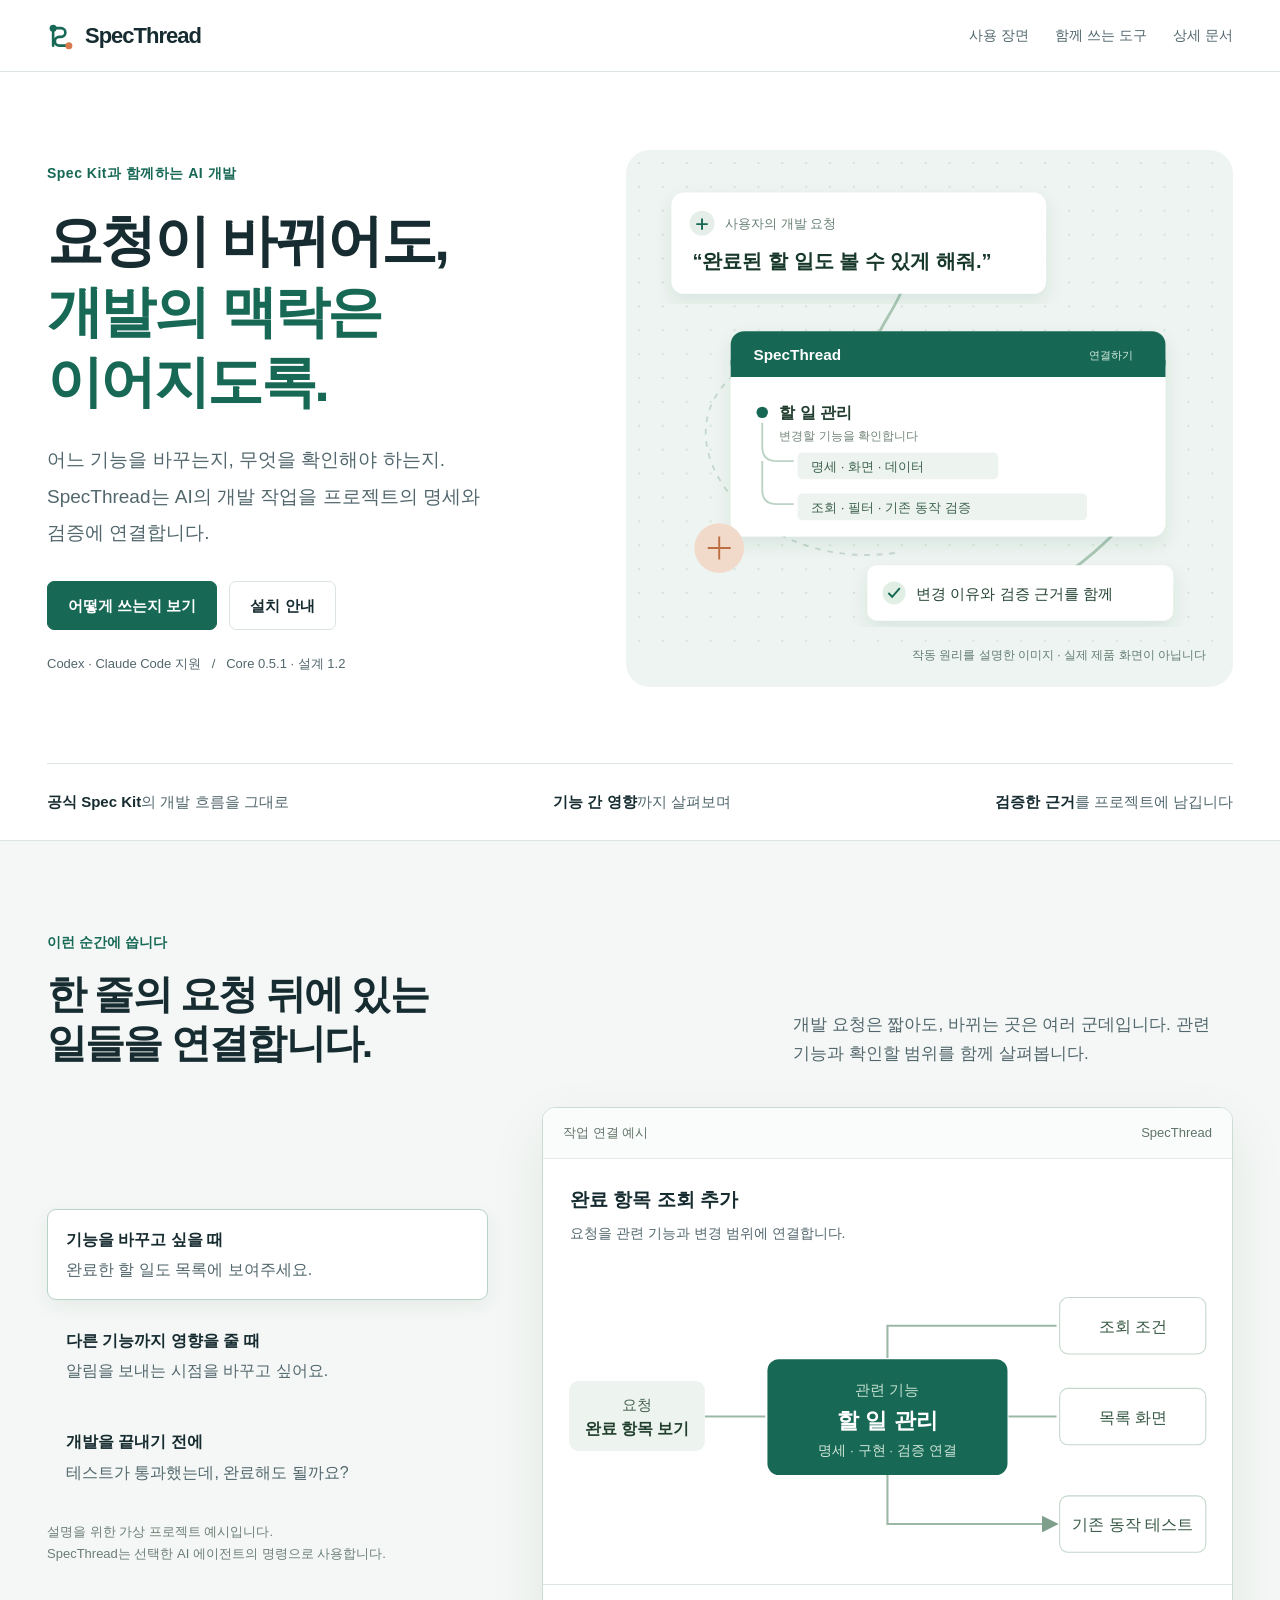
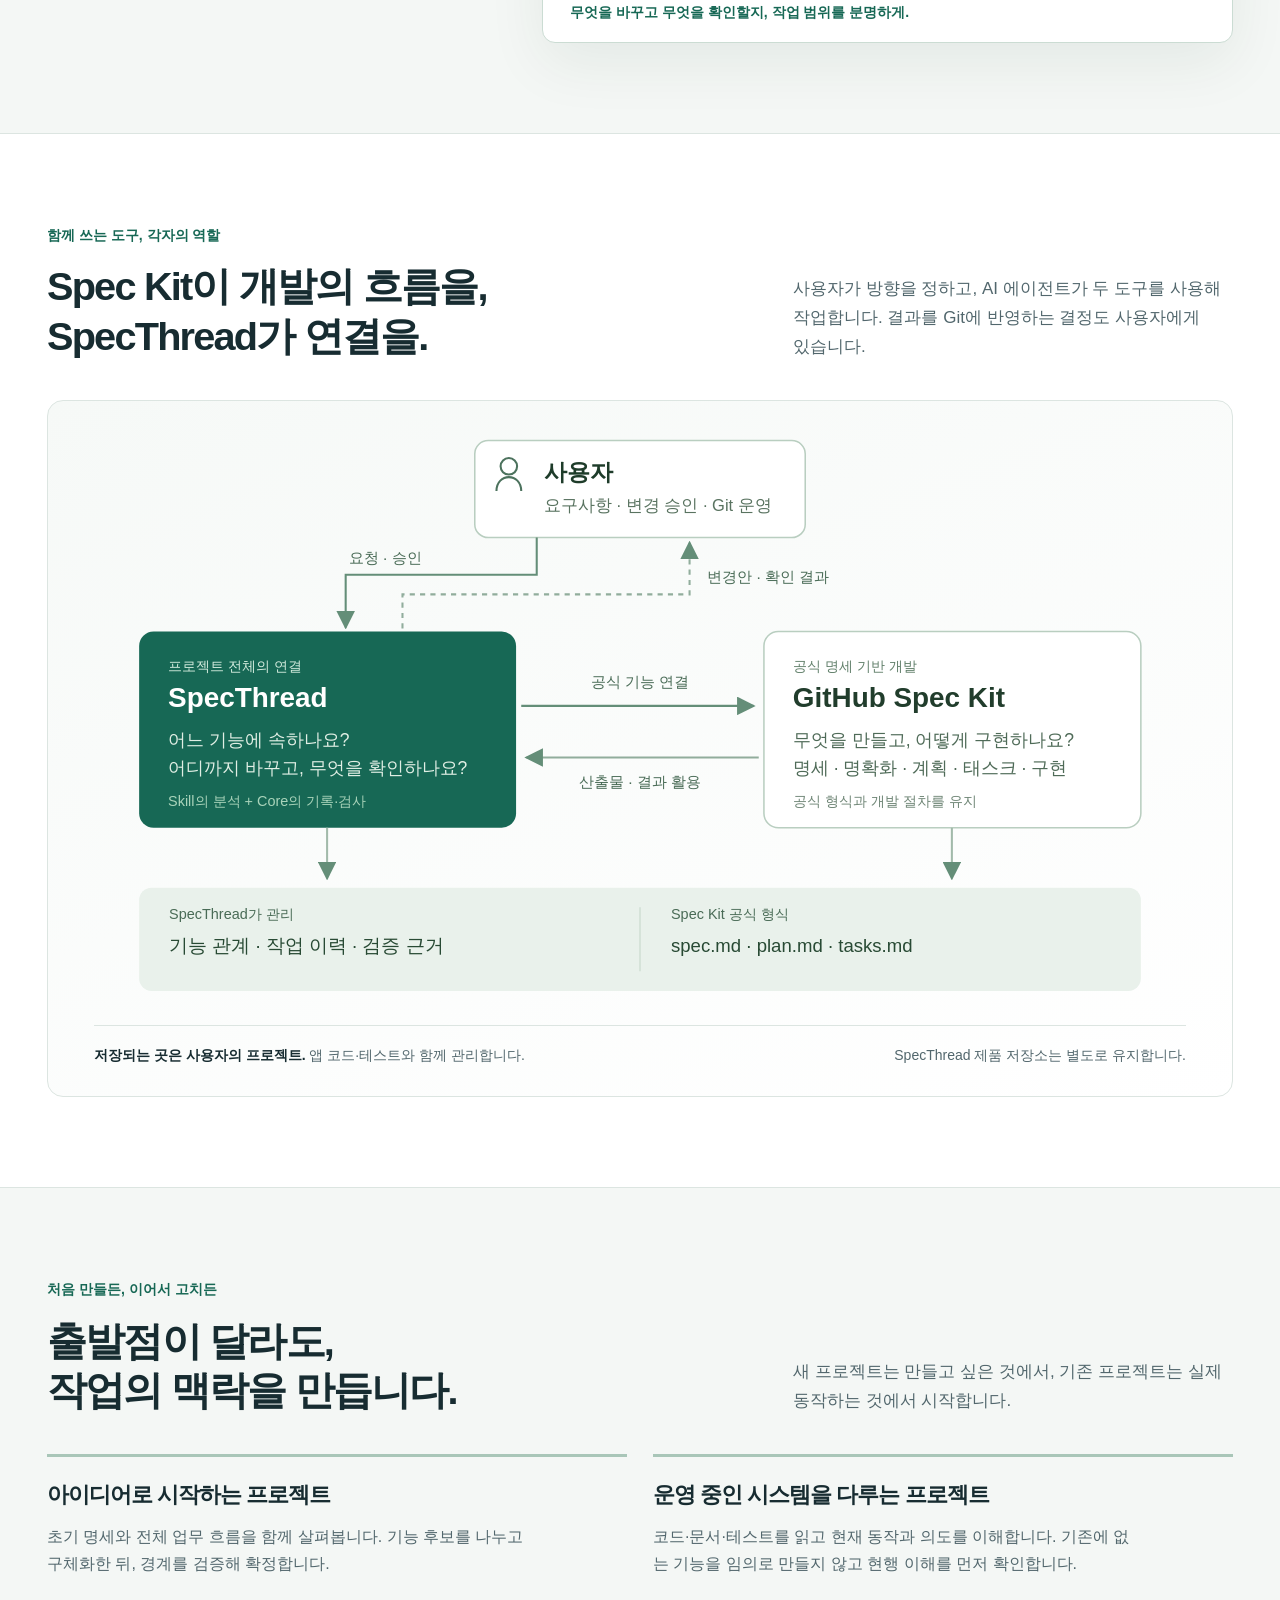
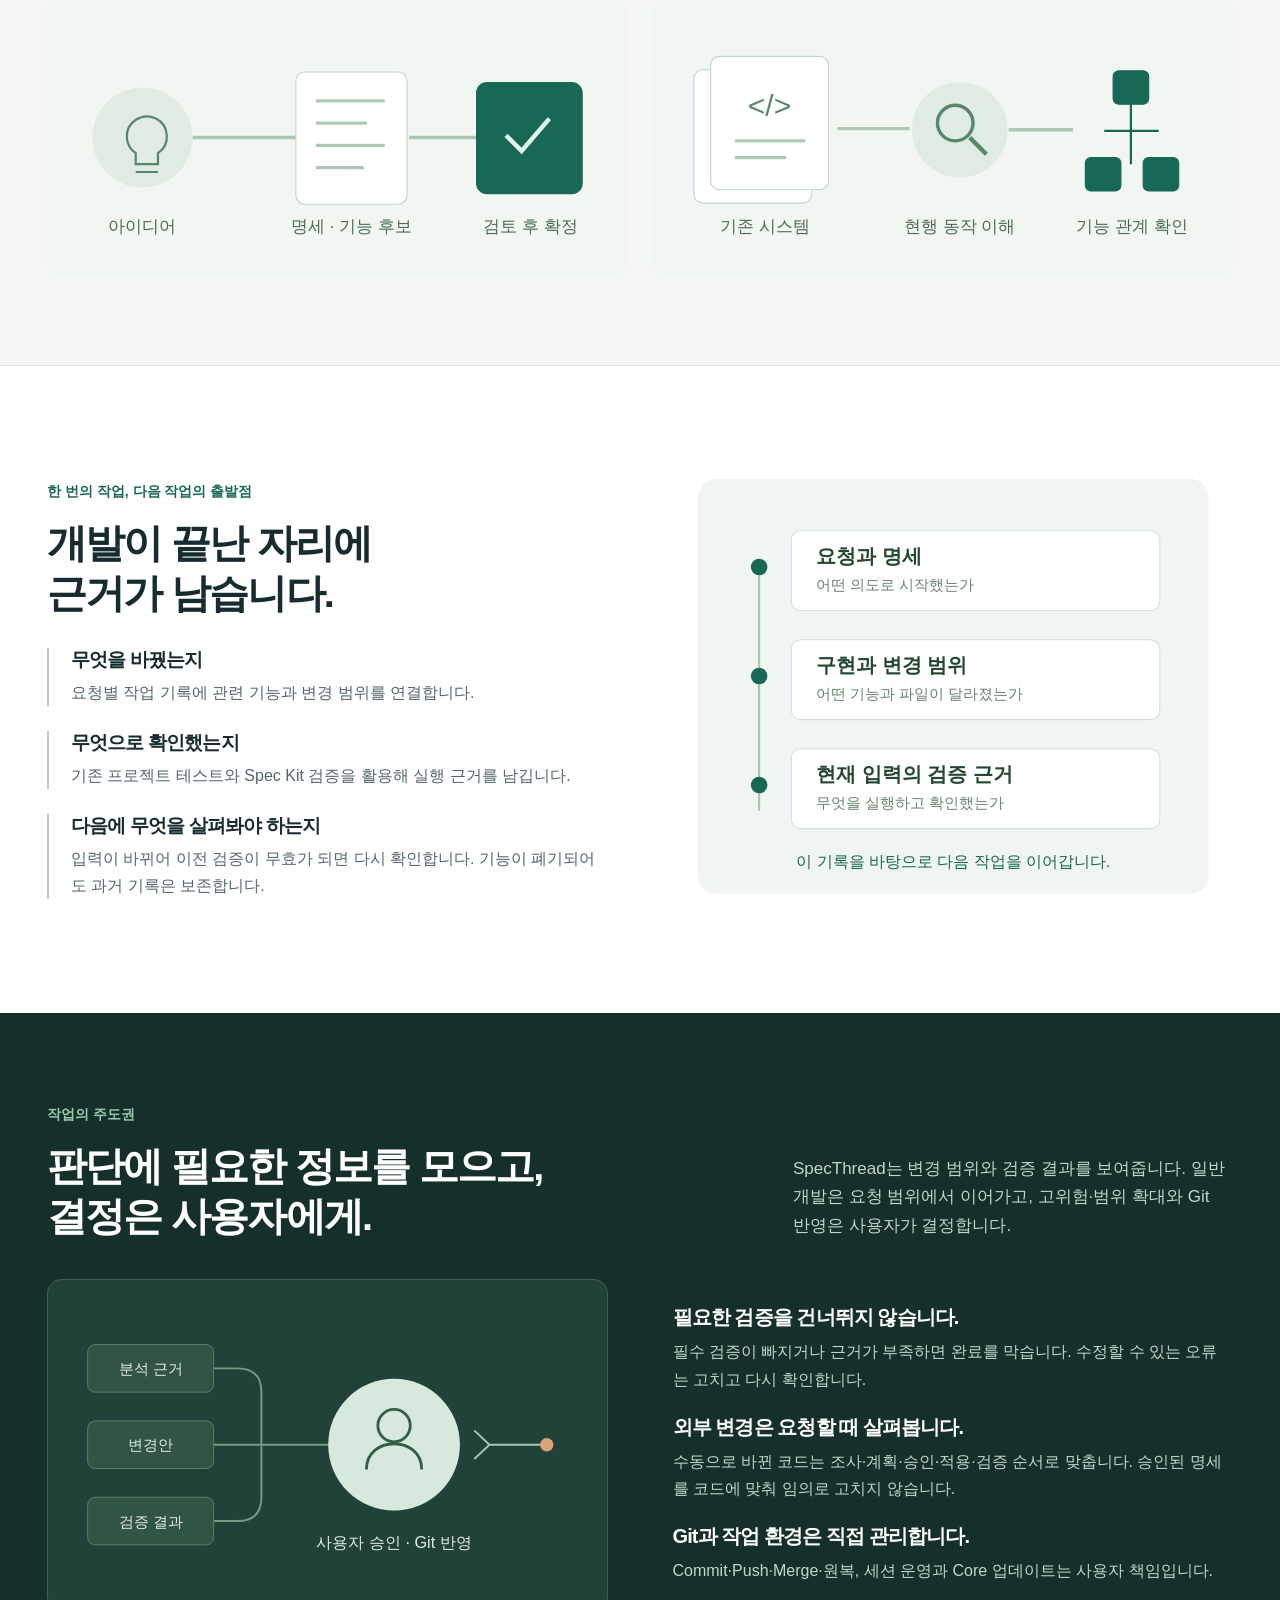
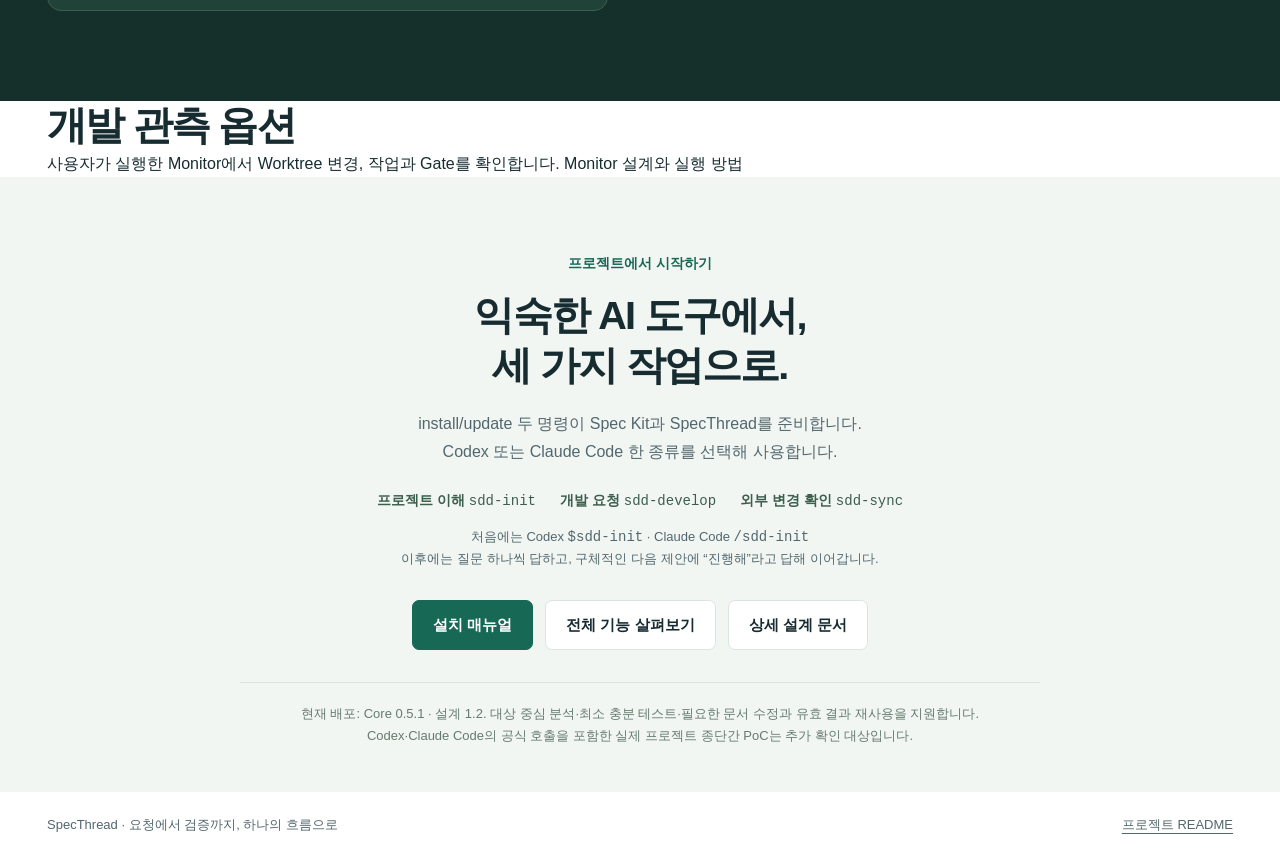
==== commit 409a859e: "feat: streamline scoped SDD development and verification" ====
--- a/docs/design/SpecThread-설계-소개.html
+++ b/docs/design/SpecThread-설계-소개.html
@@ -3,7 +3,7 @@
 :root{--ink:#172c31;--sub:#52676d;--green:#176855;--light:#eef5f2;--line:#dce5e1;--orange:#d77a4d;--white:#fff}*{box-sizing:border-box}html{scroll-behavior:smooth;scroll-padding-top:85px}body{margin:0;color:var(--ink);background:#fff;font:16px/1.7 -apple-system,BlinkMacSystemFont,"Apple SD Gothic Neo","Noto Sans KR",sans-serif}h1,h2,h3,p{margin:0}h1,h2,h3{word-break:keep-all;line-height:1.25;letter-spacing:-.045em}h1{font-size:clamp(38px,4.4vw,62px);font-weight:720}h2{font-size:clamp(30px,3.1vw,43px)}h3{font-size:22px}a{color:inherit;text-decoration:none}button{font:inherit;cursor:pointer}a:focus-visible,button:focus-visible{outline:3px solid #d77a4d;outline-offset:5px}svg{display:block;width:100%;height:auto}svg text{font-family:-apple-system,BlinkMacSystemFont,"Apple SD Gothic Neo",sans-serif}header{border-bottom:1px solid var(--line);background:#ffffffee;position:sticky;top:0;z-index:5;backdrop-filter:blur(12px)}.nav{max-width:1250px;margin:auto;padding:17px 32px;display:flex;align-items:center;justify-content:space-between;gap:24px}.logo{font-size:22px;font-weight:750;letter-spacing:-1px;display:flex;align-items:center;gap:10px}.logo svg{width:28px}.navlinks{display:flex;gap:26px;font-size:14px;color:var(--sub)}.container{max-width:1250px;margin:auto;padding:0 32px}.hero{display:grid;grid-template-columns:1fr 1.13fr;gap:42px;align-items:center;padding-top:78px;padding-bottom:76px}.eyebrow{color:var(--green);font-weight:650;font-size:14px;letter-spacing:.035em;margin-bottom:20px}.hero h1 em{font-style:normal;color:var(--green)}.intro{font-size:19px;color:var(--sub);line-height:1.9;margin-top:25px;max-width:490px;word-break:keep-all}.actions{display:flex;gap:12px;flex-wrap:wrap;margin-top:30px}.button{display:inline-flex;align-items:center;justify-content:center;border:1px solid var(--line);padding:11px 20px;border-radius:7px;font-size:15px;background:white;font-weight:600}.button.primary{background:var(--green);border-color:var(--green);color:white}.button:hover{filter:brightness(.94)}.meta{font-size:13px;color:var(--sub);margin-top:23px}.hero-art{position:relative;background:#edf4f1;border-radius:24px;padding:12px;overflow:hidden}.art-caption{font-size:12px;color:#637c72;text-align:right;margin:0 15px 10px}.promise{display:flex;align-items:center;justify-content:space-between;gap:28px;border-top:1px solid var(--line);padding:25px 0;color:var(--sub);font-size:15px}.promise strong{color:var(--ink);font-weight:650}.section{padding:90px 0;border-top:1px solid var(--line)}.section-head{display:flex;justify-content:space-between;gap:50px;align-items:flex-end;margin-bottom:38px}.section-head p{max-width:440px;color:var(--sub);font-size:17px;word-break:keep-all}.label{display:block;color:var(--green);font-size:14px;font-weight:650;margin-bottom:15px}.soft{background:#f4f7f5}.experience{display:grid;grid-template-columns:.83fr 1.3fr;gap:54px;align-items:center}.scenario-buttons{display:flex;flex-direction:column;gap:10px;margin-top:24px}.scenario-buttons button{border:1px solid transparent;background:transparent;text-align:left;padding:16px 18px;border-radius:9px;color:var(--sub);font-size:16px}.scenario-buttons button strong{display:block;color:var(--ink);font-weight:600;margin-bottom:3px}.scenario-buttons button[aria-pressed=true]{border-color:#b7d3c7;background:#fff;box-shadow:0 6px 20px #173e2910}.example-note{font-size:13px;color:#6b7e76;margin-top:18px}.workspace{border:1px solid #cbdcd3;border-radius:13px;background:#fff;box-shadow:0 20px 60px #0e392112;overflow:hidden}.workspace-top{background:#fafcfb;border-bottom:1px solid #e5ece7;padding:14px 20px;display:flex;justify-content:space-between;font-size:13px;color:#60746a}.workspace-title{padding:25px 27px 0;font-size:19px;font-weight:650}.workspace-sub{padding:6px 27px 14px;color:var(--sub);font-size:14px}.demo-footer{border-top:1px solid var(--line);padding:16px 27px;color:var(--green);font-size:14px;font-weight:600;min-height:58px}.relationship{border:1px solid var(--line);border-radius:16px;background:linear-gradient(160deg,#f6f9f7,#fff);padding:24px}.diagram-scroll{overflow-x:auto}.diagram-scroll svg{min-width:700px}.relationship-note{display:flex;justify-content:space-between;gap:24px;margin:12px 22px 4px;color:var(--sub);font-size:14px;border-top:1px solid var(--line);padding-top:18px}.relationship-note b{color:var(--ink)}.ways{display:grid;grid-template-columns:1fr 1fr;gap:26px}.way{border-top:3px solid #a9c6b8;padding-top:24px}.way p{color:var(--sub);margin-top:14px;max-width:480px}.way-visual{background:#f2f6f3;border-radius:12px;margin-top:24px;padding:12px}.journey{display:grid;grid-template-columns:1fr 1fr;gap:65px;align-items:center}.journey-list{margin-top:30px;display:grid;gap:25px}.journey-item{padding-left:22px;border-left:2px solid #b6d1c2}.journey-item h3{font-size:19px}.journey-item p{color:var(--sub);margin-top:7px}.dark{background:#152f2a;color:#fff;border:0}.dark .label{color:#96c9ad}.dark .section-head p{color:#c4d5cc}.control-art{background:#204238;border:1px solid #3d5e50;border-radius:14px;padding:12px}.control-list{display:grid;gap:22px}.control-list h3{font-size:20px}.control-list p{color:#c4d5cc;margin-top:8px}.bottom{padding:75px 0 45px;text-align:center;background:#f2f6f3}.bottom p{margin:20px auto 0;max-width:650px;color:var(--sub)}.bottom .actions{justify-content:center}.status{margin:32px auto 0;max-width:800px;border-top:1px solid #d9e4dc;padding-top:20px;font-size:13px;color:#657b6d}.footer{padding:22px 32px;display:flex;justify-content:space-between;gap:20px;font-size:13px;color:var(--sub);max-width:1250px;margin:auto}.textlink{text-decoration:underline;text-underline-offset:4px}code{font:14px/1.6 ui-monospace,monospace}.how-start{display:flex;gap:24px;margin-top:24px;justify-content:center;flex-wrap:wrap;color:#3c5e4c;font-size:14px}.how-start b{font-weight:600}@media(max-width:900px){.hero{grid-template-columns:1fr;padding-top:45px;gap:35px}.hero h1 br{display:none}.intro{max-width:650px}.hero-art{max-width:650px}.section{padding:60px 0}.experience,.journey{grid-template-columns:1fr;gap:32px}.section-head{display:block}.section-head p{margin-top:20px;max-width:650px}.promise{flex-wrap:wrap;gap:12px 28px}.navlinks{gap:16px}.diagram-scroll{margin:0 -12px}.relationship-note{margin:14px 0 0;flex-direction:column;gap:8px}.ways{gap:24px}.how-start{gap:10px 20px}}@media(max-width:560px){.container{padding:0 22px}.nav{padding:15px 22px}.navlinks a:nth-child(1),.navlinks a:nth-child(2){display:none}.navlinks{font-size:13px}.hero{padding-top:38px;padding-bottom:35px}.intro{font-size:17px}.hero-art{padding:2px;border-radius:15px}.promise{display:grid;padding:22px 0;font-size:14px;gap:10px}.section{padding:48px 0}.section-head{margin-bottom:27px}.section-head p{font-size:16px}.ways{grid-template-columns:1fr;gap:34px}.workspace-title{font-size:17px;padding:20px 18px 0}.workspace-sub{padding-left:18px;padding-right:18px}.demo-footer{padding:13px 18px;font-size:13px}.relationship{padding:15px}.relationship:after{content:'관계도는 좌우로 밀어 전체를 볼 수 있습니다.';display:block;color:#647a6b;font-size:12px;margin-top:15px}.hero h1{font-size:39px}.footer{padding:20px 22px;flex-direction:column;gap:6px}.bottom{padding:50px 0 30px}.control-art{padding:0}.meta{font-size:12px}.scenario-buttons button{padding:13px 15px}.art-caption{font-size:11px}}@media(prefers-reduced-motion:reduce){html{scroll-behavior:auto}}@media print{header{position:static}.section,.hero{break-inside:avoid;padding-top:30px;padding-bottom:30px}.navlinks,.actions{display:none}.container{padding:0 15px}.diagram-scroll{overflow:visible}.diagram-scroll svg{min-width:0}.dark{print-color-adjust:exact}.workspace,.hero-art{box-shadow:none}.section-head{margin-bottom:20px}h1{font-size:35px}h2{font-size:28px}}
 </style></head><body>
 <header><nav class="nav" aria-label="주 탐색"><a class="logo" href="#top"><svg viewBox="0 0 32 32" aria-hidden="true"><path d="M7 7h9a5 5 0 0 1 0 10H14a5 5 0 0 0 0 10h11M7 7v20" fill="none" stroke="#176855" stroke-width="3" stroke-linecap="round"/><circle cx="7" cy="7" r="4" fill="#176855"/><circle cx="25" cy="27" r="4" fill="#d77a4d"/></svg>SpecThread</a><div class="navlinks"><a href="#experience">사용 장면</a><a href="#roles">함께 쓰는 도구</a><a href="README.md">상세 문서</a></div></nav></header>
-<main id="top"><div class="container"><section class="hero"><div><p class="eyebrow">Spec Kit과 함께하는 AI 개발</p><h1>요청이 바뀌어도,<br><em>개발의 맥락은<br>이어지도록.</em></h1><p class="intro">어느 기능을 바꾸는지, 무엇을 확인해야 하는지.<br>SpecThread는 AI의 개발 작업을 프로젝트의 명세와 검증에 연결합니다.</p><div class="actions"><a class="button primary" href="#experience">어떻게 쓰는지 보기</a><a class="button" href="../SpecThread-설치-매뉴얼.md">설치 안내</a></div><p class="meta">Codex · Claude Code 지원 &nbsp; / &nbsp; Core 0.5.0 · 설계 1.1</p></div><figure class="hero-art" style="margin:0"><svg viewBox="0 0 610 505" role="img" aria-labelledby="hero-title"><title id="hero-title">사용자의 요청이 기능과 코드, 검증 기록으로 이어지는 SpecThread 개념 이미지</title><defs><pattern id="grid" width="25" height="25" patternUnits="userSpaceOnUse"><circle cx="1" cy="1" r="1" fill="#cbded2"/></pattern><filter id="shadow"><feDropShadow dx="0" dy="8" stdDeviation="9" flood-color="#174c2f" flood-opacity=".09"/></filter></defs><rect width="610" height="505" fill="url(#grid)"/><path d="M87 87C500 60 80 225 330 243S570 345 443 435" fill="none" stroke="#a9c6b5" stroke-width="3"/><path d="M122 209C3 270 108 432 270 409" fill="none" stroke="#c6d9cf" stroke-width="2" stroke-dasharray="6 7"/>
+<main id="top"><div class="container"><section class="hero"><div><p class="eyebrow">Spec Kit과 함께하는 AI 개발</p><h1>요청이 바뀌어도,<br><em>개발의 맥락은<br>이어지도록.</em></h1><p class="intro">어느 기능을 바꾸는지, 무엇을 확인해야 하는지.<br>SpecThread는 AI의 개발 작업을 프로젝트의 명세와 검증에 연결합니다.</p><div class="actions"><a class="button primary" href="#experience">어떻게 쓰는지 보기</a><a class="button" href="../SpecThread-설치-매뉴얼.md">설치 안내</a></div><p class="meta">Codex · Claude Code 지원 &nbsp; / &nbsp; Core 0.5.1 · 설계 1.2</p></div><figure class="hero-art" style="margin:0"><svg viewBox="0 0 610 505" role="img" aria-labelledby="hero-title"><title id="hero-title">사용자의 요청이 기능과 코드, 검증 기록으로 이어지는 SpecThread 개념 이미지</title><defs><pattern id="grid" width="25" height="25" patternUnits="userSpaceOnUse"><circle cx="1" cy="1" r="1" fill="#cbded2"/></pattern><filter id="shadow"><feDropShadow dx="0" dy="8" stdDeviation="9" flood-color="#174c2f" flood-opacity=".09"/></filter></defs><rect width="610" height="505" fill="url(#grid)"/><path d="M87 87C500 60 80 225 330 243S570 345 443 435" fill="none" stroke="#a9c6b5" stroke-width="3"/><path d="M122 209C3 270 108 432 270 409" fill="none" stroke="#c6d9cf" stroke-width="2" stroke-dasharray="6 7"/>
 <g filter="url(#shadow)"><rect x="35" y="32" width="392" height="106" rx="13" fill="white"/><circle cx="67" cy="64" r="13" fill="#e5eee8"/><path d="M61 65h12m-6-6v12" stroke="#176855" stroke-width="2"/><text x="91" y="69" font-size="14" fill="#688174">사용자의 개발 요청</text><text x="57" y="111" font-size="21" font-weight="600" fill="#19372a">“완료된 할 일도 볼 수 있게 해줘.”</text></g>
 <g filter="url(#shadow)"><rect x="97" y="177" width="455" height="215" rx="14" fill="white"/><rect x="97" y="177" width="455" height="48" rx="14" fill="#176855"/><path d="M97 207h455v18H97" fill="#176855"/><text x="121" y="207" font-size="16" font-weight="600" fill="white">SpecThread</text><text x="472" y="206" font-size="12" fill="#d6ece0">연결하기</text><circle cx="130" cy="262" r="6" fill="#176855"/><text x="148" y="268" font-size="17" font-weight="600" fill="#203c2e">할 일 관리</text><text x="148" y="291" font-size="13" fill="#718578">변경할 기능을 확인합니다</text><path d="M130 273v25q0 15 15 15h18m-33 0v30q0 15 15 15h18" stroke="#bcd4c5" stroke-width="2" fill="none"/><rect x="167" y="304" width="210" height="28" rx="5" fill="#edf4ef"/><text x="181" y="323" font-size="14" fill="#3d6150">명세 · 화면 · 데이터</text><rect x="167" y="347" width="303" height="28" rx="5" fill="#edf4ef"/><text x="181" y="366" font-size="14" fill="#3d6150">조회 · 필터 · 기존 동작 검증</text></g>
 <g filter="url(#shadow)"><rect x="240" y="422" width="320" height="58" rx="10" fill="#fff"/><circle cx="268" cy="451" r="12" fill="#e0eee4"/><path d="m262 451 4 4 8-9" fill="none" stroke="#176855" stroke-width="2"/><text x="291" y="457" font-size="16" fill="#264534">변경 이유와 검증 근거를 함께</text></g><circle cx="85" cy="404" r="26" fill="#f2daca"/><path d="M73 404h24m-12-12v24" stroke="#bd6d42" stroke-width="2"/></svg><figcaption class="art-caption">작동 원리를 설명한 이미지 · 실제 제품 화면이 아닙니다</figcaption></figure></section><div class="promise"><span><strong>공식 Spec Kit</strong>의 개발 흐름을 그대로</span><span><strong>기능 간 영향</strong>까지 살펴보며</span><span><strong>검증한 근거</strong>를 프로젝트에 남깁니다</span></div></div>
@@ -18,7 +18,7 @@
 <section class="section"><div class="container journey"><div><span class="label">한 번의 작업, 다음 작업의 출발점</span><h2>개발이 끝난 자리에<br>근거가 남습니다.</h2><div class="journey-list"><div class="journey-item"><h3>무엇을 바꿨는지</h3><p>요청별 작업 기록에 관련 기능과 변경 범위를 연결합니다.</p></div><div class="journey-item"><h3>무엇으로 확인했는지</h3><p>기존 프로젝트 테스트와 Spec Kit 검증을 활용해 실행 근거를 남깁니다.</p></div><div class="journey-item"><h3>다음에 무엇을 살펴봐야 하는지</h3><p>입력이 바뀌어 이전 검증이 무효가 되면 다시 확인합니다. 기능이 폐기되어도 과거 기록은 보존합니다.</p></div></div></div><svg viewBox="0 0 540 450" role="img" aria-label="명세와 구현, 검증 근거가 한 작업 기록에 연결되어 다음 작업으로 이어지는 그림"><rect x="24" y="22" width="492" height="400" rx="18" fill="#f1f5f2"/><path d="M83 107v235" stroke="#a5c6b1" stroke-width="2"/><g fill="#176855"><circle cx="83" cy="107" r="8"/><circle cx="83" cy="212" r="8"/><circle cx="83" cy="317" r="8"/></g><g fill="white" stroke="#d1e0d5"><rect x="114" y="72" width="355" height="77" rx="9"/><rect x="114" y="177" width="355" height="77" rx="9"/><rect x="114" y="282" width="355" height="77" rx="9"/></g><g fill="#23472f" font-size="19" font-weight="600"><text x="138" y="103">요청과 명세</text><text x="138" y="208">구현과 변경 범위</text><text x="138" y="313">현재 입력의 검증 근거</text></g><g fill="#688371" font-size="14"><text x="138" y="129">어떤 의도로 시작했는가</text><text x="138" y="234">어떤 기능과 파일이 달라졌는가</text><text x="138" y="339">무엇을 실행하고 확인했는가</text></g><text x="270" y="396" text-anchor="middle" fill="#176855" font-size="15">이 기록을 바탕으로 다음 작업을 이어갑니다.</text></svg></div></section>
 <section class="section dark"><div class="container"><div class="section-head"><div><span class="label">작업의 주도권</span><h2>판단에 필요한 정보를 모으고,<br>결정은 사용자에게.</h2></div><p>SpecThread는 변경 범위와 검증 결과를 보여줍니다. 일반 개발은 요청 범위에서 이어가고, 고위험·범위 확대와 Git 반영은 사용자가 결정합니다.</p></div><div class="journey"><div class="control-art"><svg viewBox="0 0 560 320" role="img" aria-label="분석과 변경안, 검증 결과를 받아 사용자가 승인하고 Git에 반영하는 그림"><path d="M81 80h105q25 0 25 25v55h79m-209 0h209M81 240h105q25 0 25-25v-55" fill="none" stroke="#719e84" stroke-width="2"/><g fill="#315445" stroke="#5c826d"><rect x="29" y="55" width="132" height="50" rx="8"/><rect x="29" y="135" width="132" height="50" rx="8"/><rect x="29" y="215" width="132" height="50" rx="8"/></g><g font-size="16" fill="#e0ece3" text-anchor="middle"><text x="95" y="86">분석 근거</text><text x="95" y="166">변경안</text><text x="95" y="246">검증 결과</text></g><circle cx="350" cy="160" r="69" fill="#d7e9dc"/><circle cx="350" cy="140" r="17" fill="none" stroke="#326047" stroke-width="3"/><path d="M321 186c0-36 58-36 58 0" fill="none" stroke="#326047" stroke-width="3"/><text x="350" y="268" text-anchor="middle" fill="#e0ece3" font-size="17">사용자 승인 · Git 반영</text><path d="m434 145 16 15-16 15m16-15h60" stroke="#a6c7b1" stroke-width="2" fill="none"/><circle cx="510" cy="160" r="7" fill="#dba377"/></svg></div><div class="control-list"><div><h3>필요한 검증을 건너뛰지 않습니다.</h3><p>필수 검증이 빠지거나 근거가 부족하면 완료를 막습니다. 수정할 수 있는 오류는 고치고 다시 확인합니다.</p></div><div><h3>외부 변경은 요청할 때 살펴봅니다.</h3><p>수동으로 바뀐 코드는 조사·계획·승인·적용·검증 순서로 맞춥니다. 승인된 명세를 코드에 맞춰 임의로 고치지 않습니다.</p></div><div><h3>Git과 작업 환경은 직접 관리합니다.</h3><p>Commit·Push·Merge·원복, 세션 운영과 Core 업데이트는 사용자 책임입니다.</p></div></div></div></div></section>
 <section><div class="container"><h2>개발 관측 옵션</h2><p>사용자가 실행한 Monitor에서 Worktree 변경, 작업과 Gate를 확인합니다. <a href="monitor.md">Monitor 설계와 실행 방법</a></p></div></section>
-<section class="bottom"><div class="container"><span class="label">프로젝트에서 시작하기</span><h2>익숙한 AI 도구에서,<br>세 가지 작업으로.</h2><p>install/update 두 명령이 Spec Kit과 SpecThread를 준비합니다.<br>Codex 또는 Claude Code 한 종류를 선택해 사용합니다.</p><div class="how-start"><span><b>프로젝트 이해</b> <code>sdd-init</code></span><span><b>개발 요청</b> <code>sdd-develop</code></span><span><b>외부 변경 확인</b> <code>sdd-sync</code></span></div><p style="font-size:13px;margin-top:13px">처음에는 Codex <code>$sdd-init</code> · Claude Code <code>/sdd-init</code><br>이후에는 질문 하나씩 답하고, 구체적인 다음 제안에 “진행해”라고 답해 이어갑니다.</p><div class="actions"><a class="button primary" href="../SpecThread-설치-매뉴얼.md">설치 매뉴얼</a><a class="button" href="SpecThread-전체-기능목록.html">전체 기능 살펴보기</a><a class="button" href="README.md">상세 설계 문서</a></div><div class="status">현재 배포: Core 0.5.0 · 설계 1.1. 위험에 맞는 개발 절차와 유효한 검증 결과 재사용을 지원합니다.<br>Codex·Claude Code의 공식 호출을 포함한 실제 프로젝트 종단간 PoC는 추가 확인 대상입니다.</div></div></section></main><footer class="footer"><span>SpecThread · 요청에서 검증까지, 하나의 흐름으로</span><a class="textlink" href="../../README.md">프로젝트 README</a></footer>
+<section class="bottom"><div class="container"><span class="label">프로젝트에서 시작하기</span><h2>익숙한 AI 도구에서,<br>세 가지 작업으로.</h2><p>install/update 두 명령이 Spec Kit과 SpecThread를 준비합니다.<br>Codex 또는 Claude Code 한 종류를 선택해 사용합니다.</p><div class="how-start"><span><b>프로젝트 이해</b> <code>sdd-init</code></span><span><b>개발 요청</b> <code>sdd-develop</code></span><span><b>외부 변경 확인</b> <code>sdd-sync</code></span></div><p style="font-size:13px;margin-top:13px">처음에는 Codex <code>$sdd-init</code> · Claude Code <code>/sdd-init</code><br>이후에는 질문 하나씩 답하고, 구체적인 다음 제안에 “진행해”라고 답해 이어갑니다.</p><div class="actions"><a class="button primary" href="../SpecThread-설치-매뉴얼.md">설치 매뉴얼</a><a class="button" href="SpecThread-전체-기능목록.html">전체 기능 살펴보기</a><a class="button" href="README.md">상세 설계 문서</a></div><div class="status">현재 배포: Core 0.5.1 · 설계 1.2. 대상 중심 분석·최소 충분 테스트·필요한 문서 수정과 유효 결과 재사용을 지원합니다.<br>Codex·Claude Code의 공식 호출을 포함한 실제 프로젝트 종단간 PoC는 추가 확인 대상입니다.</div></div></section></main><footer class="footer"><span>SpecThread · 요청에서 검증까지, 하나의 흐름으로</span><a class="textlink" href="../../README.md">프로젝트 README</a></footer>
 <script>
 const scenes=[['완료 항목 조회 추가','요청을 관련 기능과 변경 범위에 연결합니다.','완료 항목 보기','할 일 관리','명세 · 구현 · 검증 연결','조회 조건','목록 화면','기존 동작 테스트','무엇을 바꾸고 무엇을 확인할지, 작업 범위를 분명하게.'],['알림 발송 시점 변경','바꾸는 기능을 소비하는 다른 기능도 함께 살펴봅니다.','발송 시점 변경','알림 처리','의존관계 · 계약 영향 확인','일정 관리','발송 계약','연동 동작 검증','핵심 의존성이 불확실하거나 충돌하면 진행을 막습니다.'],['작업 완료 전 확인','필수 검증과 현재 입력에 대한 증거를 함께 확인합니다.','완료해도 될까?','완료 조건 확인','필수 Gate · 증거 유효성','필수 검사','실행 근거','변경 후 재검증','필수 검증의 유효한 PASS가 모두 있어야 완료합니다.']];
 const ids=['scene-title','scene-sub','demo-request','demo-feature','demo-detail','demo-a','demo-b','demo-c','scene-result'];
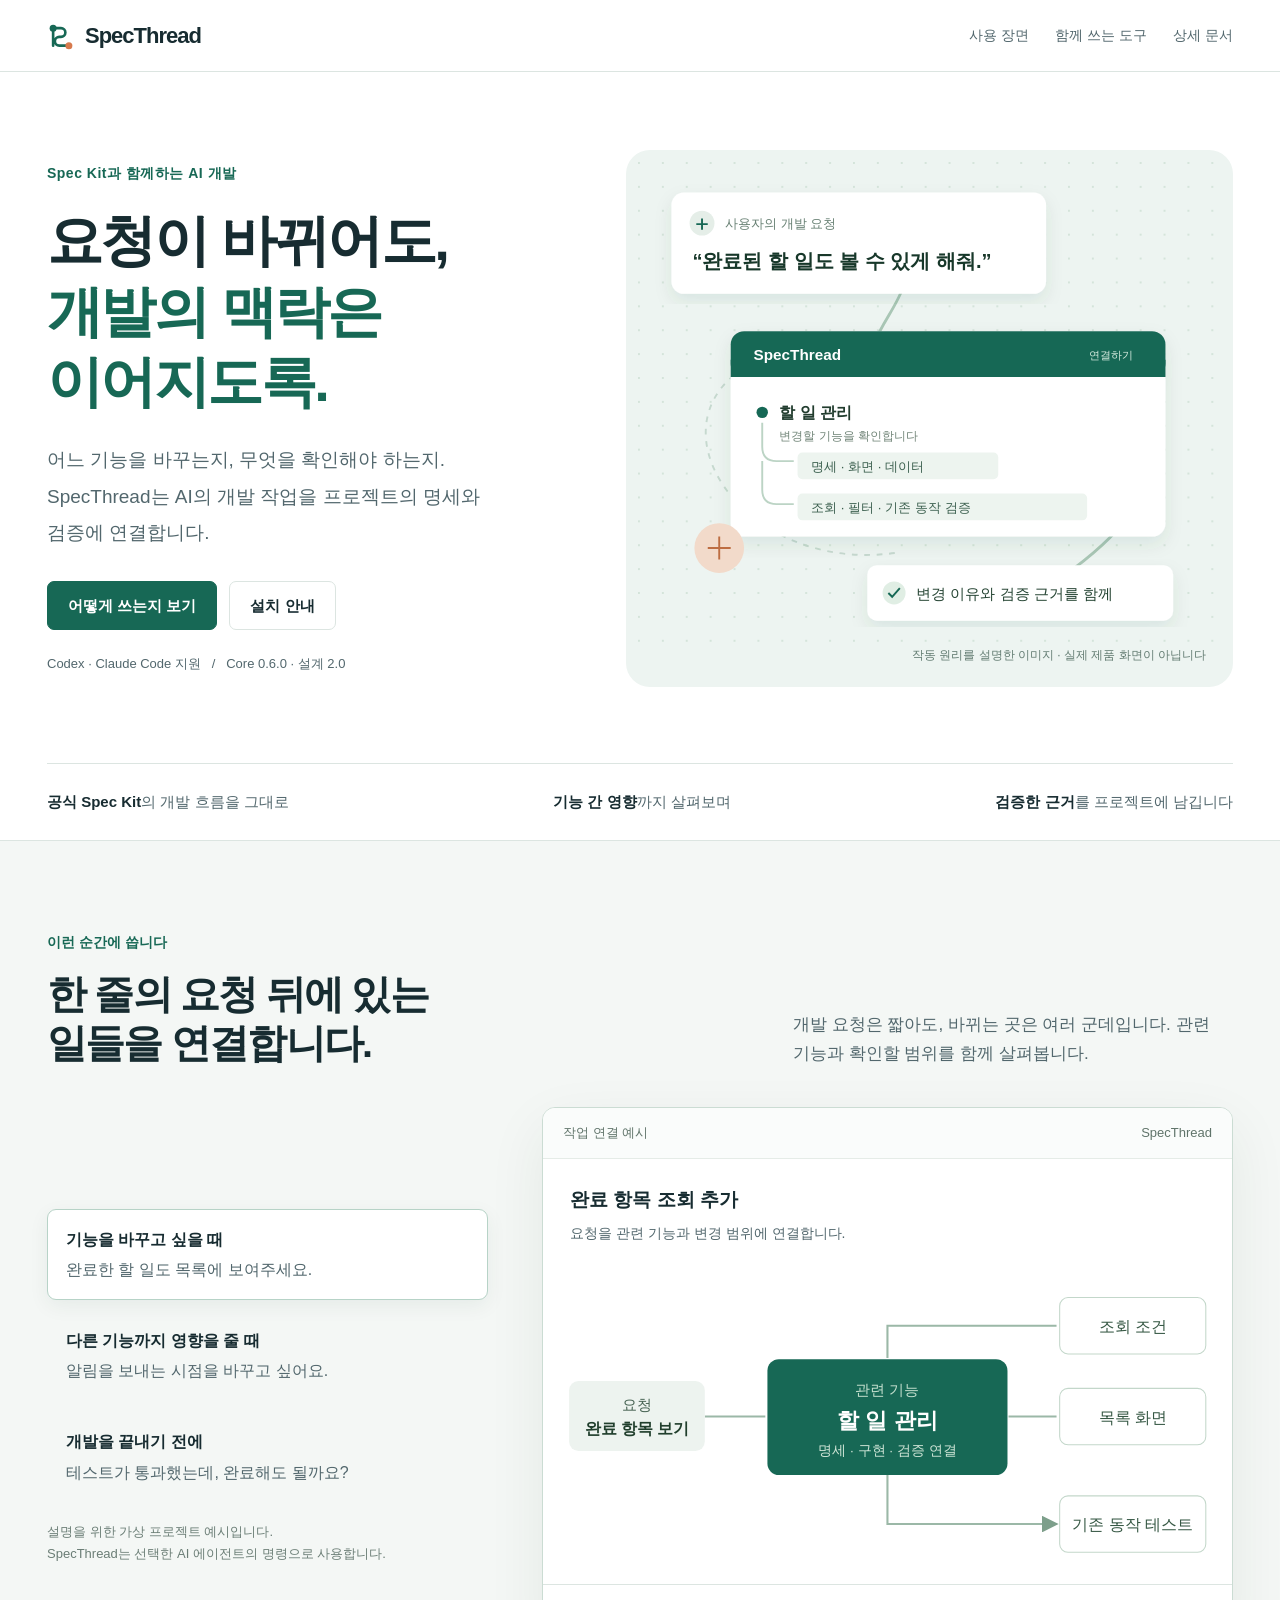
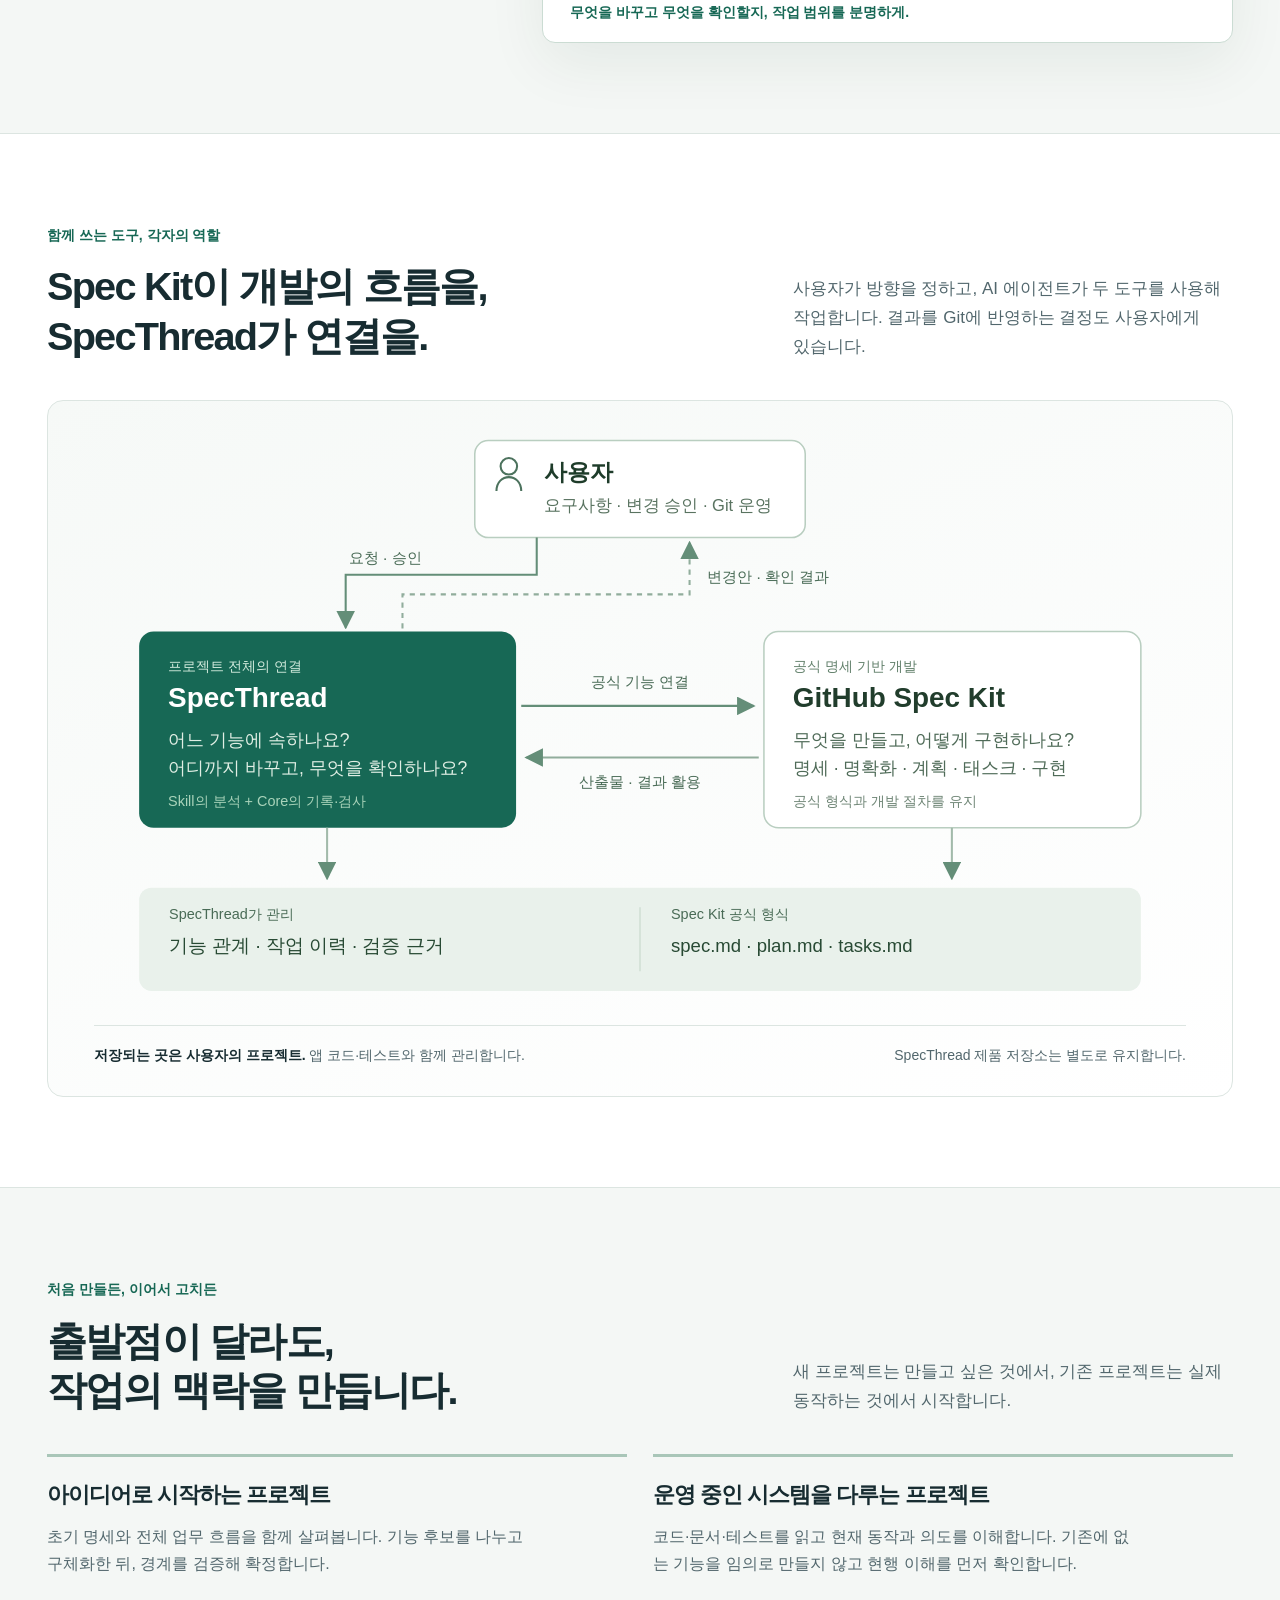
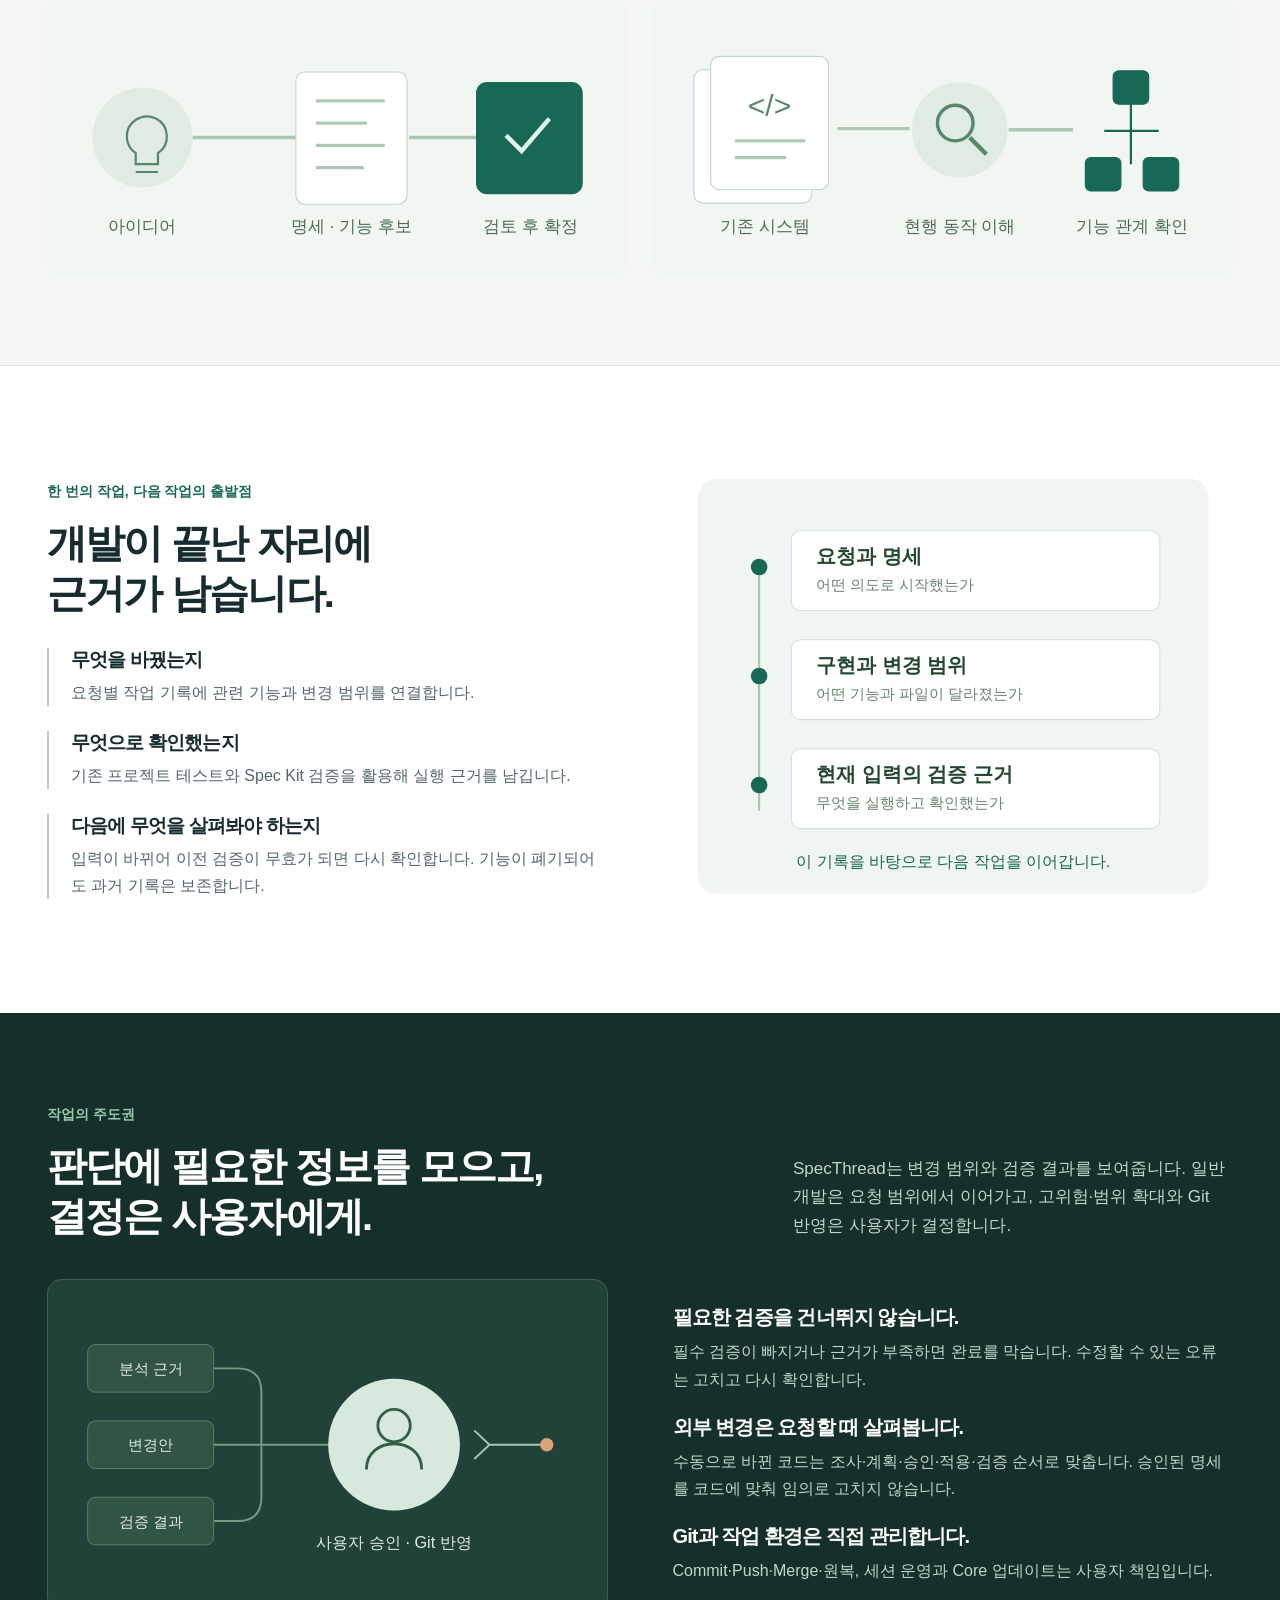
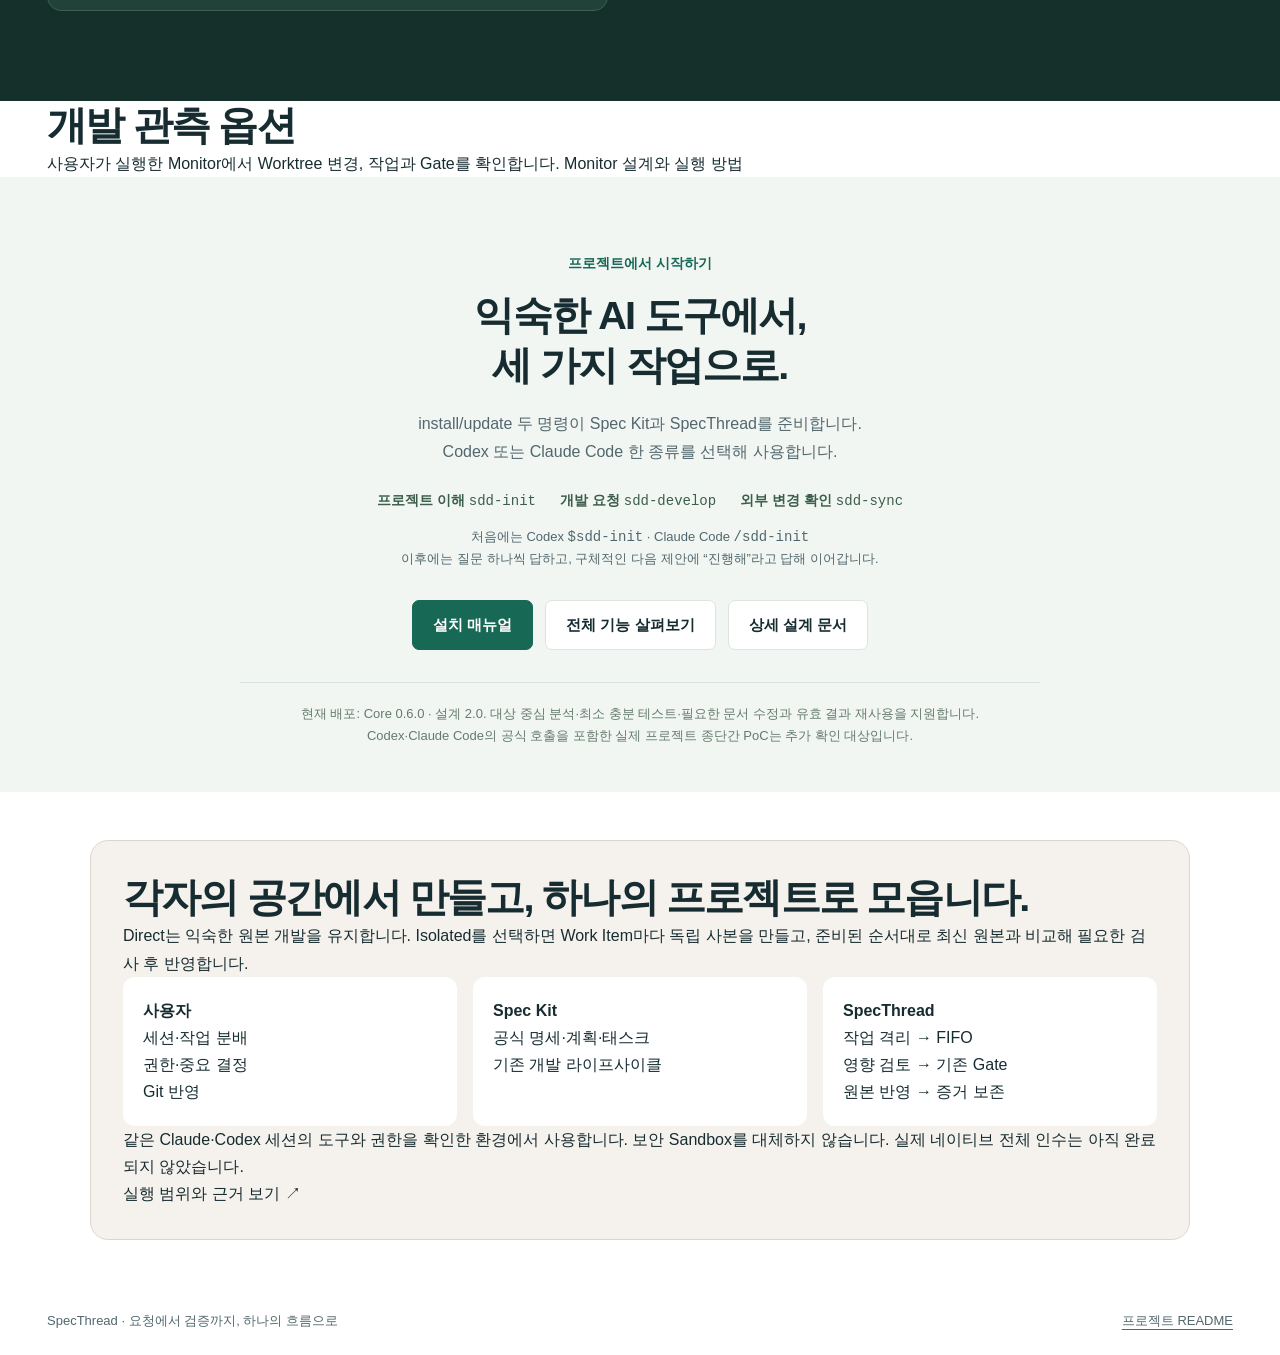
==== commit 280f6b3f: "Add isolated workspaces and cooperative Core concurrency" ====
--- a/docs/design/SpecThread-설계-소개.html
+++ b/docs/design/SpecThread-설계-소개.html
@@ -3,7 +3,7 @@
 :root{--ink:#172c31;--sub:#52676d;--green:#176855;--light:#eef5f2;--line:#dce5e1;--orange:#d77a4d;--white:#fff}*{box-sizing:border-box}html{scroll-behavior:smooth;scroll-padding-top:85px}body{margin:0;color:var(--ink);background:#fff;font:16px/1.7 -apple-system,BlinkMacSystemFont,"Apple SD Gothic Neo","Noto Sans KR",sans-serif}h1,h2,h3,p{margin:0}h1,h2,h3{word-break:keep-all;line-height:1.25;letter-spacing:-.045em}h1{font-size:clamp(38px,4.4vw,62px);font-weight:720}h2{font-size:clamp(30px,3.1vw,43px)}h3{font-size:22px}a{color:inherit;text-decoration:none}button{font:inherit;cursor:pointer}a:focus-visible,button:focus-visible{outline:3px solid #d77a4d;outline-offset:5px}svg{display:block;width:100%;height:auto}svg text{font-family:-apple-system,BlinkMacSystemFont,"Apple SD Gothic Neo",sans-serif}header{border-bottom:1px solid var(--line);background:#ffffffee;position:sticky;top:0;z-index:5;backdrop-filter:blur(12px)}.nav{max-width:1250px;margin:auto;padding:17px 32px;display:flex;align-items:center;justify-content:space-between;gap:24px}.logo{font-size:22px;font-weight:750;letter-spacing:-1px;display:flex;align-items:center;gap:10px}.logo svg{width:28px}.navlinks{display:flex;gap:26px;font-size:14px;color:var(--sub)}.container{max-width:1250px;margin:auto;padding:0 32px}.hero{display:grid;grid-template-columns:1fr 1.13fr;gap:42px;align-items:center;padding-top:78px;padding-bottom:76px}.eyebrow{color:var(--green);font-weight:650;font-size:14px;letter-spacing:.035em;margin-bottom:20px}.hero h1 em{font-style:normal;color:var(--green)}.intro{font-size:19px;color:var(--sub);line-height:1.9;margin-top:25px;max-width:490px;word-break:keep-all}.actions{display:flex;gap:12px;flex-wrap:wrap;margin-top:30px}.button{display:inline-flex;align-items:center;justify-content:center;border:1px solid var(--line);padding:11px 20px;border-radius:7px;font-size:15px;background:white;font-weight:600}.button.primary{background:var(--green);border-color:var(--green);color:white}.button:hover{filter:brightness(.94)}.meta{font-size:13px;color:var(--sub);margin-top:23px}.hero-art{position:relative;background:#edf4f1;border-radius:24px;padding:12px;overflow:hidden}.art-caption{font-size:12px;color:#637c72;text-align:right;margin:0 15px 10px}.promise{display:flex;align-items:center;justify-content:space-between;gap:28px;border-top:1px solid var(--line);padding:25px 0;color:var(--sub);font-size:15px}.promise strong{color:var(--ink);font-weight:650}.section{padding:90px 0;border-top:1px solid var(--line)}.section-head{display:flex;justify-content:space-between;gap:50px;align-items:flex-end;margin-bottom:38px}.section-head p{max-width:440px;color:var(--sub);font-size:17px;word-break:keep-all}.label{display:block;color:var(--green);font-size:14px;font-weight:650;margin-bottom:15px}.soft{background:#f4f7f5}.experience{display:grid;grid-template-columns:.83fr 1.3fr;gap:54px;align-items:center}.scenario-buttons{display:flex;flex-direction:column;gap:10px;margin-top:24px}.scenario-buttons button{border:1px solid transparent;background:transparent;text-align:left;padding:16px 18px;border-radius:9px;color:var(--sub);font-size:16px}.scenario-buttons button strong{display:block;color:var(--ink);font-weight:600;margin-bottom:3px}.scenario-buttons button[aria-pressed=true]{border-color:#b7d3c7;background:#fff;box-shadow:0 6px 20px #173e2910}.example-note{font-size:13px;color:#6b7e76;margin-top:18px}.workspace{border:1px solid #cbdcd3;border-radius:13px;background:#fff;box-shadow:0 20px 60px #0e392112;overflow:hidden}.workspace-top{background:#fafcfb;border-bottom:1px solid #e5ece7;padding:14px 20px;display:flex;justify-content:space-between;font-size:13px;color:#60746a}.workspace-title{padding:25px 27px 0;font-size:19px;font-weight:650}.workspace-sub{padding:6px 27px 14px;color:var(--sub);font-size:14px}.demo-footer{border-top:1px solid var(--line);padding:16px 27px;color:var(--green);font-size:14px;font-weight:600;min-height:58px}.relationship{border:1px solid var(--line);border-radius:16px;background:linear-gradient(160deg,#f6f9f7,#fff);padding:24px}.diagram-scroll{overflow-x:auto}.diagram-scroll svg{min-width:700px}.relationship-note{display:flex;justify-content:space-between;gap:24px;margin:12px 22px 4px;color:var(--sub);font-size:14px;border-top:1px solid var(--line);padding-top:18px}.relationship-note b{color:var(--ink)}.ways{display:grid;grid-template-columns:1fr 1fr;gap:26px}.way{border-top:3px solid #a9c6b8;padding-top:24px}.way p{color:var(--sub);margin-top:14px;max-width:480px}.way-visual{background:#f2f6f3;border-radius:12px;margin-top:24px;padding:12px}.journey{display:grid;grid-template-columns:1fr 1fr;gap:65px;align-items:center}.journey-list{margin-top:30px;display:grid;gap:25px}.journey-item{padding-left:22px;border-left:2px solid #b6d1c2}.journey-item h3{font-size:19px}.journey-item p{color:var(--sub);margin-top:7px}.dark{background:#152f2a;color:#fff;border:0}.dark .label{color:#96c9ad}.dark .section-head p{color:#c4d5cc}.control-art{background:#204238;border:1px solid #3d5e50;border-radius:14px;padding:12px}.control-list{display:grid;gap:22px}.control-list h3{font-size:20px}.control-list p{color:#c4d5cc;margin-top:8px}.bottom{padding:75px 0 45px;text-align:center;background:#f2f6f3}.bottom p{margin:20px auto 0;max-width:650px;color:var(--sub)}.bottom .actions{justify-content:center}.status{margin:32px auto 0;max-width:800px;border-top:1px solid #d9e4dc;padding-top:20px;font-size:13px;color:#657b6d}.footer{padding:22px 32px;display:flex;justify-content:space-between;gap:20px;font-size:13px;color:var(--sub);max-width:1250px;margin:auto}.textlink{text-decoration:underline;text-underline-offset:4px}code{font:14px/1.6 ui-monospace,monospace}.how-start{display:flex;gap:24px;margin-top:24px;justify-content:center;flex-wrap:wrap;color:#3c5e4c;font-size:14px}.how-start b{font-weight:600}@media(max-width:900px){.hero{grid-template-columns:1fr;padding-top:45px;gap:35px}.hero h1 br{display:none}.intro{max-width:650px}.hero-art{max-width:650px}.section{padding:60px 0}.experience,.journey{grid-template-columns:1fr;gap:32px}.section-head{display:block}.section-head p{margin-top:20px;max-width:650px}.promise{flex-wrap:wrap;gap:12px 28px}.navlinks{gap:16px}.diagram-scroll{margin:0 -12px}.relationship-note{margin:14px 0 0;flex-direction:column;gap:8px}.ways{gap:24px}.how-start{gap:10px 20px}}@media(max-width:560px){.container{padding:0 22px}.nav{padding:15px 22px}.navlinks a:nth-child(1),.navlinks a:nth-child(2){display:none}.navlinks{font-size:13px}.hero{padding-top:38px;padding-bottom:35px}.intro{font-size:17px}.hero-art{padding:2px;border-radius:15px}.promise{display:grid;padding:22px 0;font-size:14px;gap:10px}.section{padding:48px 0}.section-head{margin-bottom:27px}.section-head p{font-size:16px}.ways{grid-template-columns:1fr;gap:34px}.workspace-title{font-size:17px;padding:20px 18px 0}.workspace-sub{padding-left:18px;padding-right:18px}.demo-footer{padding:13px 18px;font-size:13px}.relationship{padding:15px}.relationship:after{content:'관계도는 좌우로 밀어 전체를 볼 수 있습니다.';display:block;color:#647a6b;font-size:12px;margin-top:15px}.hero h1{font-size:39px}.footer{padding:20px 22px;flex-direction:column;gap:6px}.bottom{padding:50px 0 30px}.control-art{padding:0}.meta{font-size:12px}.scenario-buttons button{padding:13px 15px}.art-caption{font-size:11px}}@media(prefers-reduced-motion:reduce){html{scroll-behavior:auto}}@media print{header{position:static}.section,.hero{break-inside:avoid;padding-top:30px;padding-bottom:30px}.navlinks,.actions{display:none}.container{padding:0 15px}.diagram-scroll{overflow:visible}.diagram-scroll svg{min-width:0}.dark{print-color-adjust:exact}.workspace,.hero-art{box-shadow:none}.section-head{margin-bottom:20px}h1{font-size:35px}h2{font-size:28px}}
 </style></head><body>
 <header><nav class="nav" aria-label="주 탐색"><a class="logo" href="#top"><svg viewBox="0 0 32 32" aria-hidden="true"><path d="M7 7h9a5 5 0 0 1 0 10H14a5 5 0 0 0 0 10h11M7 7v20" fill="none" stroke="#176855" stroke-width="3" stroke-linecap="round"/><circle cx="7" cy="7" r="4" fill="#176855"/><circle cx="25" cy="27" r="4" fill="#d77a4d"/></svg>SpecThread</a><div class="navlinks"><a href="#experience">사용 장면</a><a href="#roles">함께 쓰는 도구</a><a href="README.md">상세 문서</a></div></nav></header>
-<main id="top"><div class="container"><section class="hero"><div><p class="eyebrow">Spec Kit과 함께하는 AI 개발</p><h1>요청이 바뀌어도,<br><em>개발의 맥락은<br>이어지도록.</em></h1><p class="intro">어느 기능을 바꾸는지, 무엇을 확인해야 하는지.<br>SpecThread는 AI의 개발 작업을 프로젝트의 명세와 검증에 연결합니다.</p><div class="actions"><a class="button primary" href="#experience">어떻게 쓰는지 보기</a><a class="button" href="../SpecThread-설치-매뉴얼.md">설치 안내</a></div><p class="meta">Codex · Claude Code 지원 &nbsp; / &nbsp; Core 0.5.1 · 설계 1.2</p></div><figure class="hero-art" style="margin:0"><svg viewBox="0 0 610 505" role="img" aria-labelledby="hero-title"><title id="hero-title">사용자의 요청이 기능과 코드, 검증 기록으로 이어지는 SpecThread 개념 이미지</title><defs><pattern id="grid" width="25" height="25" patternUnits="userSpaceOnUse"><circle cx="1" cy="1" r="1" fill="#cbded2"/></pattern><filter id="shadow"><feDropShadow dx="0" dy="8" stdDeviation="9" flood-color="#174c2f" flood-opacity=".09"/></filter></defs><rect width="610" height="505" fill="url(#grid)"/><path d="M87 87C500 60 80 225 330 243S570 345 443 435" fill="none" stroke="#a9c6b5" stroke-width="3"/><path d="M122 209C3 270 108 432 270 409" fill="none" stroke="#c6d9cf" stroke-width="2" stroke-dasharray="6 7"/>
+<main id="top"><div class="container"><section class="hero"><div><p class="eyebrow">Spec Kit과 함께하는 AI 개발</p><h1>요청이 바뀌어도,<br><em>개발의 맥락은<br>이어지도록.</em></h1><p class="intro">어느 기능을 바꾸는지, 무엇을 확인해야 하는지.<br>SpecThread는 AI의 개발 작업을 프로젝트의 명세와 검증에 연결합니다.</p><div class="actions"><a class="button primary" href="#experience">어떻게 쓰는지 보기</a><a class="button" href="../SpecThread-설치-매뉴얼.md">설치 안내</a></div><p class="meta">Codex · Claude Code 지원 &nbsp; / &nbsp; Core 0.6.0 · 설계 2.0</p></div><figure class="hero-art" style="margin:0"><svg viewBox="0 0 610 505" role="img" aria-labelledby="hero-title"><title id="hero-title">사용자의 요청이 기능과 코드, 검증 기록으로 이어지는 SpecThread 개념 이미지</title><defs><pattern id="grid" width="25" height="25" patternUnits="userSpaceOnUse"><circle cx="1" cy="1" r="1" fill="#cbded2"/></pattern><filter id="shadow"><feDropShadow dx="0" dy="8" stdDeviation="9" flood-color="#174c2f" flood-opacity=".09"/></filter></defs><rect width="610" height="505" fill="url(#grid)"/><path d="M87 87C500 60 80 225 330 243S570 345 443 435" fill="none" stroke="#a9c6b5" stroke-width="3"/><path d="M122 209C3 270 108 432 270 409" fill="none" stroke="#c6d9cf" stroke-width="2" stroke-dasharray="6 7"/>
 <g filter="url(#shadow)"><rect x="35" y="32" width="392" height="106" rx="13" fill="white"/><circle cx="67" cy="64" r="13" fill="#e5eee8"/><path d="M61 65h12m-6-6v12" stroke="#176855" stroke-width="2"/><text x="91" y="69" font-size="14" fill="#688174">사용자의 개발 요청</text><text x="57" y="111" font-size="21" font-weight="600" fill="#19372a">“완료된 할 일도 볼 수 있게 해줘.”</text></g>
 <g filter="url(#shadow)"><rect x="97" y="177" width="455" height="215" rx="14" fill="white"/><rect x="97" y="177" width="455" height="48" rx="14" fill="#176855"/><path d="M97 207h455v18H97" fill="#176855"/><text x="121" y="207" font-size="16" font-weight="600" fill="white">SpecThread</text><text x="472" y="206" font-size="12" fill="#d6ece0">연결하기</text><circle cx="130" cy="262" r="6" fill="#176855"/><text x="148" y="268" font-size="17" font-weight="600" fill="#203c2e">할 일 관리</text><text x="148" y="291" font-size="13" fill="#718578">변경할 기능을 확인합니다</text><path d="M130 273v25q0 15 15 15h18m-33 0v30q0 15 15 15h18" stroke="#bcd4c5" stroke-width="2" fill="none"/><rect x="167" y="304" width="210" height="28" rx="5" fill="#edf4ef"/><text x="181" y="323" font-size="14" fill="#3d6150">명세 · 화면 · 데이터</text><rect x="167" y="347" width="303" height="28" rx="5" fill="#edf4ef"/><text x="181" y="366" font-size="14" fill="#3d6150">조회 · 필터 · 기존 동작 검증</text></g>
 <g filter="url(#shadow)"><rect x="240" y="422" width="320" height="58" rx="10" fill="#fff"/><circle cx="268" cy="451" r="12" fill="#e0eee4"/><path d="m262 451 4 4 8-9" fill="none" stroke="#176855" stroke-width="2"/><text x="291" y="457" font-size="16" fill="#264534">변경 이유와 검증 근거를 함께</text></g><circle cx="85" cy="404" r="26" fill="#f2daca"/><path d="M73 404h24m-12-12v24" stroke="#bd6d42" stroke-width="2"/></svg><figcaption class="art-caption">작동 원리를 설명한 이미지 · 실제 제품 화면이 아닙니다</figcaption></figure></section><div class="promise"><span><strong>공식 Spec Kit</strong>의 개발 흐름을 그대로</span><span><strong>기능 간 영향</strong>까지 살펴보며</span><span><strong>검증한 근거</strong>를 프로젝트에 남깁니다</span></div></div>
@@ -18,7 +18,7 @@
 <section class="section"><div class="container journey"><div><span class="label">한 번의 작업, 다음 작업의 출발점</span><h2>개발이 끝난 자리에<br>근거가 남습니다.</h2><div class="journey-list"><div class="journey-item"><h3>무엇을 바꿨는지</h3><p>요청별 작업 기록에 관련 기능과 변경 범위를 연결합니다.</p></div><div class="journey-item"><h3>무엇으로 확인했는지</h3><p>기존 프로젝트 테스트와 Spec Kit 검증을 활용해 실행 근거를 남깁니다.</p></div><div class="journey-item"><h3>다음에 무엇을 살펴봐야 하는지</h3><p>입력이 바뀌어 이전 검증이 무효가 되면 다시 확인합니다. 기능이 폐기되어도 과거 기록은 보존합니다.</p></div></div></div><svg viewBox="0 0 540 450" role="img" aria-label="명세와 구현, 검증 근거가 한 작업 기록에 연결되어 다음 작업으로 이어지는 그림"><rect x="24" y="22" width="492" height="400" rx="18" fill="#f1f5f2"/><path d="M83 107v235" stroke="#a5c6b1" stroke-width="2"/><g fill="#176855"><circle cx="83" cy="107" r="8"/><circle cx="83" cy="212" r="8"/><circle cx="83" cy="317" r="8"/></g><g fill="white" stroke="#d1e0d5"><rect x="114" y="72" width="355" height="77" rx="9"/><rect x="114" y="177" width="355" height="77" rx="9"/><rect x="114" y="282" width="355" height="77" rx="9"/></g><g fill="#23472f" font-size="19" font-weight="600"><text x="138" y="103">요청과 명세</text><text x="138" y="208">구현과 변경 범위</text><text x="138" y="313">현재 입력의 검증 근거</text></g><g fill="#688371" font-size="14"><text x="138" y="129">어떤 의도로 시작했는가</text><text x="138" y="234">어떤 기능과 파일이 달라졌는가</text><text x="138" y="339">무엇을 실행하고 확인했는가</text></g><text x="270" y="396" text-anchor="middle" fill="#176855" font-size="15">이 기록을 바탕으로 다음 작업을 이어갑니다.</text></svg></div></section>
 <section class="section dark"><div class="container"><div class="section-head"><div><span class="label">작업의 주도권</span><h2>판단에 필요한 정보를 모으고,<br>결정은 사용자에게.</h2></div><p>SpecThread는 변경 범위와 검증 결과를 보여줍니다. 일반 개발은 요청 범위에서 이어가고, 고위험·범위 확대와 Git 반영은 사용자가 결정합니다.</p></div><div class="journey"><div class="control-art"><svg viewBox="0 0 560 320" role="img" aria-label="분석과 변경안, 검증 결과를 받아 사용자가 승인하고 Git에 반영하는 그림"><path d="M81 80h105q25 0 25 25v55h79m-209 0h209M81 240h105q25 0 25-25v-55" fill="none" stroke="#719e84" stroke-width="2"/><g fill="#315445" stroke="#5c826d"><rect x="29" y="55" width="132" height="50" rx="8"/><rect x="29" y="135" width="132" height="50" rx="8"/><rect x="29" y="215" width="132" height="50" rx="8"/></g><g font-size="16" fill="#e0ece3" text-anchor="middle"><text x="95" y="86">분석 근거</text><text x="95" y="166">변경안</text><text x="95" y="246">검증 결과</text></g><circle cx="350" cy="160" r="69" fill="#d7e9dc"/><circle cx="350" cy="140" r="17" fill="none" stroke="#326047" stroke-width="3"/><path d="M321 186c0-36 58-36 58 0" fill="none" stroke="#326047" stroke-width="3"/><text x="350" y="268" text-anchor="middle" fill="#e0ece3" font-size="17">사용자 승인 · Git 반영</text><path d="m434 145 16 15-16 15m16-15h60" stroke="#a6c7b1" stroke-width="2" fill="none"/><circle cx="510" cy="160" r="7" fill="#dba377"/></svg></div><div class="control-list"><div><h3>필요한 검증을 건너뛰지 않습니다.</h3><p>필수 검증이 빠지거나 근거가 부족하면 완료를 막습니다. 수정할 수 있는 오류는 고치고 다시 확인합니다.</p></div><div><h3>외부 변경은 요청할 때 살펴봅니다.</h3><p>수동으로 바뀐 코드는 조사·계획·승인·적용·검증 순서로 맞춥니다. 승인된 명세를 코드에 맞춰 임의로 고치지 않습니다.</p></div><div><h3>Git과 작업 환경은 직접 관리합니다.</h3><p>Commit·Push·Merge·원복, 세션 운영과 Core 업데이트는 사용자 책임입니다.</p></div></div></div></div></section>
 <section><div class="container"><h2>개발 관측 옵션</h2><p>사용자가 실행한 Monitor에서 Worktree 변경, 작업과 Gate를 확인합니다. <a href="monitor.md">Monitor 설계와 실행 방법</a></p></div></section>
-<section class="bottom"><div class="container"><span class="label">프로젝트에서 시작하기</span><h2>익숙한 AI 도구에서,<br>세 가지 작업으로.</h2><p>install/update 두 명령이 Spec Kit과 SpecThread를 준비합니다.<br>Codex 또는 Claude Code 한 종류를 선택해 사용합니다.</p><div class="how-start"><span><b>프로젝트 이해</b> <code>sdd-init</code></span><span><b>개발 요청</b> <code>sdd-develop</code></span><span><b>외부 변경 확인</b> <code>sdd-sync</code></span></div><p style="font-size:13px;margin-top:13px">처음에는 Codex <code>$sdd-init</code> · Claude Code <code>/sdd-init</code><br>이후에는 질문 하나씩 답하고, 구체적인 다음 제안에 “진행해”라고 답해 이어갑니다.</p><div class="actions"><a class="button primary" href="../SpecThread-설치-매뉴얼.md">설치 매뉴얼</a><a class="button" href="SpecThread-전체-기능목록.html">전체 기능 살펴보기</a><a class="button" href="README.md">상세 설계 문서</a></div><div class="status">현재 배포: Core 0.5.1 · 설계 1.2. 대상 중심 분석·최소 충분 테스트·필요한 문서 수정과 유효 결과 재사용을 지원합니다.<br>Codex·Claude Code의 공식 호출을 포함한 실제 프로젝트 종단간 PoC는 추가 확인 대상입니다.</div></div></section></main><footer class="footer"><span>SpecThread · 요청에서 검증까지, 하나의 흐름으로</span><a class="textlink" href="../../README.md">프로젝트 README</a></footer>
+<section class="bottom"><div class="container"><span class="label">프로젝트에서 시작하기</span><h2>익숙한 AI 도구에서,<br>세 가지 작업으로.</h2><p>install/update 두 명령이 Spec Kit과 SpecThread를 준비합니다.<br>Codex 또는 Claude Code 한 종류를 선택해 사용합니다.</p><div class="how-start"><span><b>프로젝트 이해</b> <code>sdd-init</code></span><span><b>개발 요청</b> <code>sdd-develop</code></span><span><b>외부 변경 확인</b> <code>sdd-sync</code></span></div><p style="font-size:13px;margin-top:13px">처음에는 Codex <code>$sdd-init</code> · Claude Code <code>/sdd-init</code><br>이후에는 질문 하나씩 답하고, 구체적인 다음 제안에 “진행해”라고 답해 이어갑니다.</p><div class="actions"><a class="button primary" href="../SpecThread-설치-매뉴얼.md">설치 매뉴얼</a><a class="button" href="SpecThread-전체-기능목록.html">전체 기능 살펴보기</a><a class="button" href="README.md">상세 설계 문서</a></div><div class="status">현재 배포: Core 0.6.0 · 설계 2.0. 대상 중심 분석·최소 충분 테스트·필요한 문서 수정과 유효 결과 재사용을 지원합니다.<br>Codex·Claude Code의 공식 호출을 포함한 실제 프로젝트 종단간 PoC는 추가 확인 대상입니다.</div></div></section><section style="max-width:1100px;margin:48px auto;padding:32px;border:1px solid #ddd6cc;border-radius:18px;background:#f5f2ed"><h2>각자의 공간에서 만들고, 하나의 프로젝트로 모읍니다.</h2><p>Direct는 익숙한 원본 개발을 유지합니다. Isolated를 선택하면 Work Item마다 독립 사본을 만들고, 준비된 순서대로 최신 원본과 비교해 필요한 검사 후 반영합니다.</p><div style="display:flex;gap:16px;flex-wrap:wrap"><div style="flex:1;min-width:180px;padding:20px;background:white;border-radius:12px"><b>사용자</b><p>세션·작업 분배<br>권한·중요 결정<br>Git 반영</p></div><div style="flex:1;min-width:180px;padding:20px;background:white;border-radius:12px"><b>Spec Kit</b><p>공식 명세·계획·태스크<br>기존 개발 라이프사이클</p></div><div style="flex:1;min-width:180px;padding:20px;background:white;border-radius:12px"><b>SpecThread</b><p>작업 격리 → FIFO<br>영향 검토 → 기존 Gate<br>원본 반영 → 증거 보존</p></div></div><p>같은 Claude·Codex 세션의 도구와 권한을 확인한 환경에서 사용합니다. 보안 Sandbox를 대체하지 않습니다. 실제 네이티브 전체 인수는 아직 완료되지 않았습니다.</p><a href="parallel-development.md">실행 범위와 근거 보기 ↗</a></section></main><footer class="footer"><span>SpecThread · 요청에서 검증까지, 하나의 흐름으로</span><a class="textlink" href="../../README.md">프로젝트 README</a></footer>
 <script>
 const scenes=[['완료 항목 조회 추가','요청을 관련 기능과 변경 범위에 연결합니다.','완료 항목 보기','할 일 관리','명세 · 구현 · 검증 연결','조회 조건','목록 화면','기존 동작 테스트','무엇을 바꾸고 무엇을 확인할지, 작업 범위를 분명하게.'],['알림 발송 시점 변경','바꾸는 기능을 소비하는 다른 기능도 함께 살펴봅니다.','발송 시점 변경','알림 처리','의존관계 · 계약 영향 확인','일정 관리','발송 계약','연동 동작 검증','핵심 의존성이 불확실하거나 충돌하면 진행을 막습니다.'],['작업 완료 전 확인','필수 검증과 현재 입력에 대한 증거를 함께 확인합니다.','완료해도 될까?','완료 조건 확인','필수 Gate · 증거 유효성','필수 검사','실행 근거','변경 후 재검증','필수 검증의 유효한 PASS가 모두 있어야 완료합니다.']];
 const ids=['scene-title','scene-sub','demo-request','demo-feature','demo-detail','demo-a','demo-b','demo-c','scene-result'];
